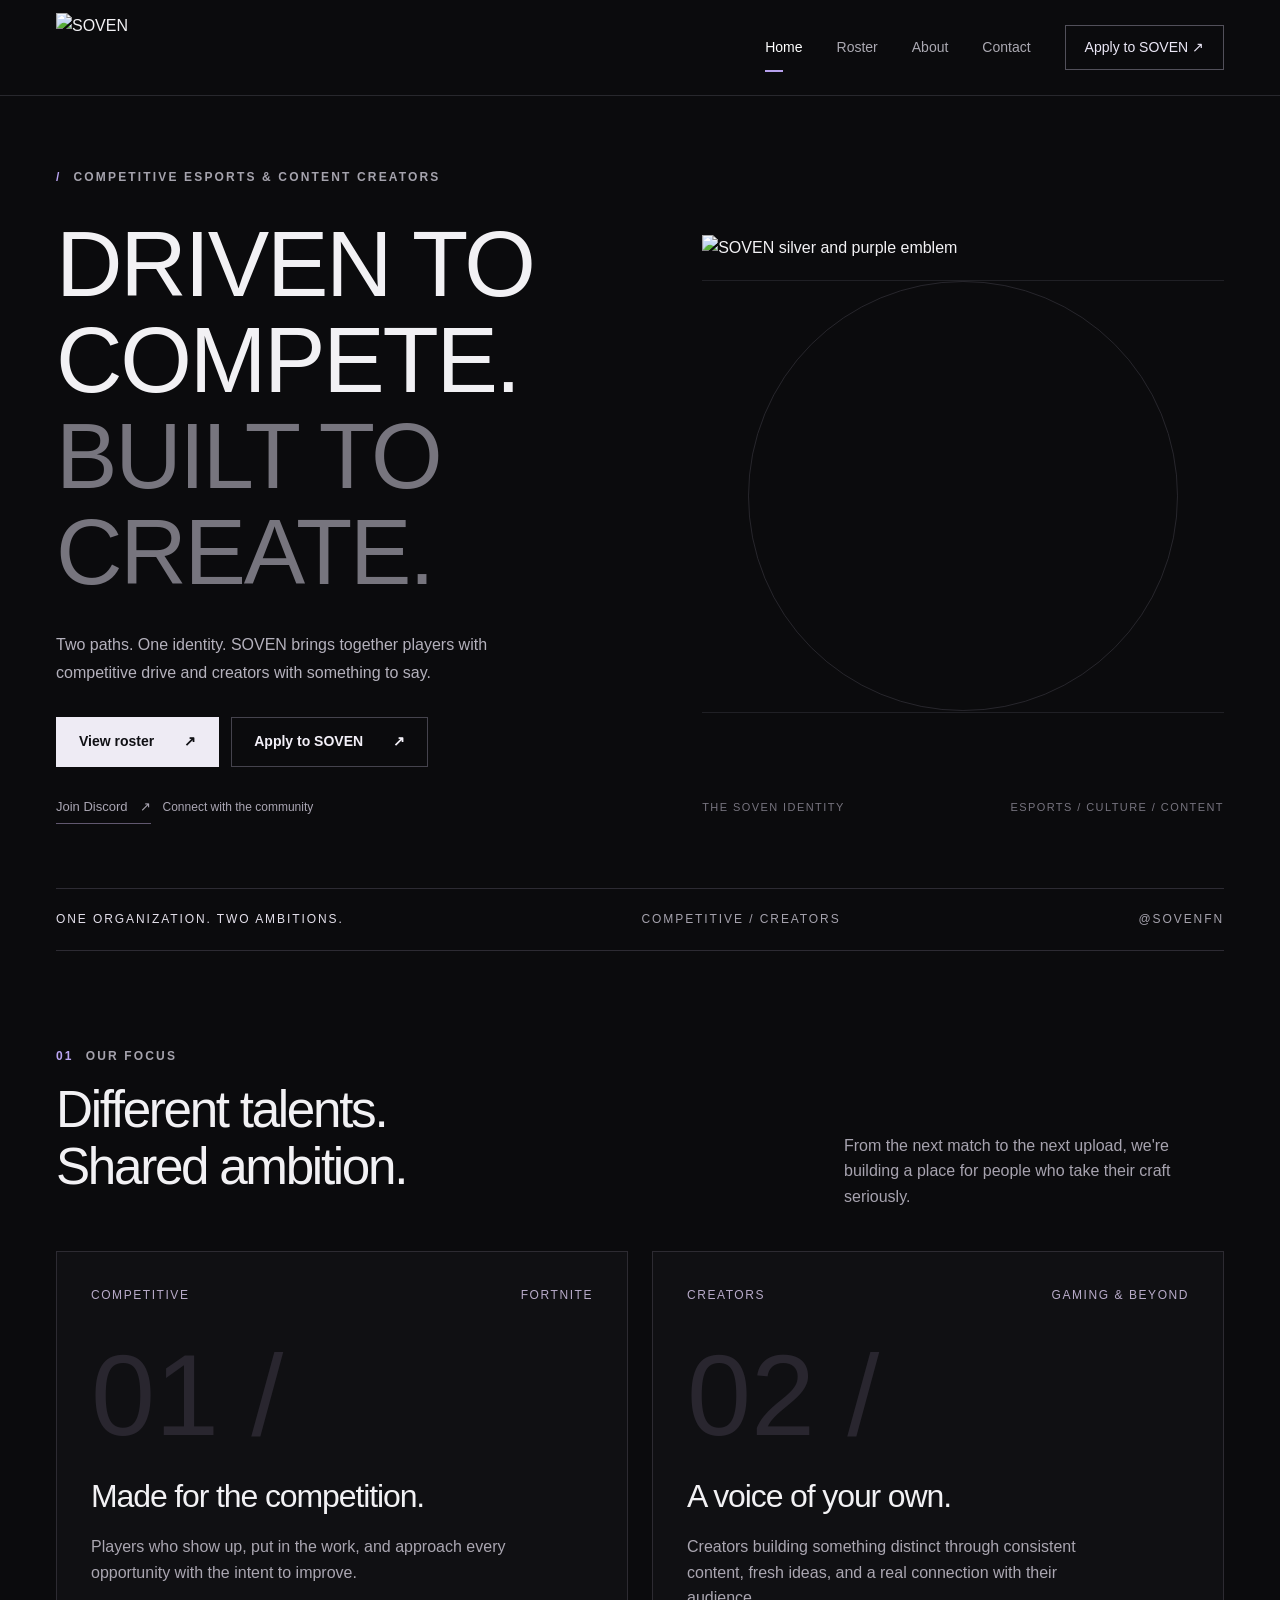
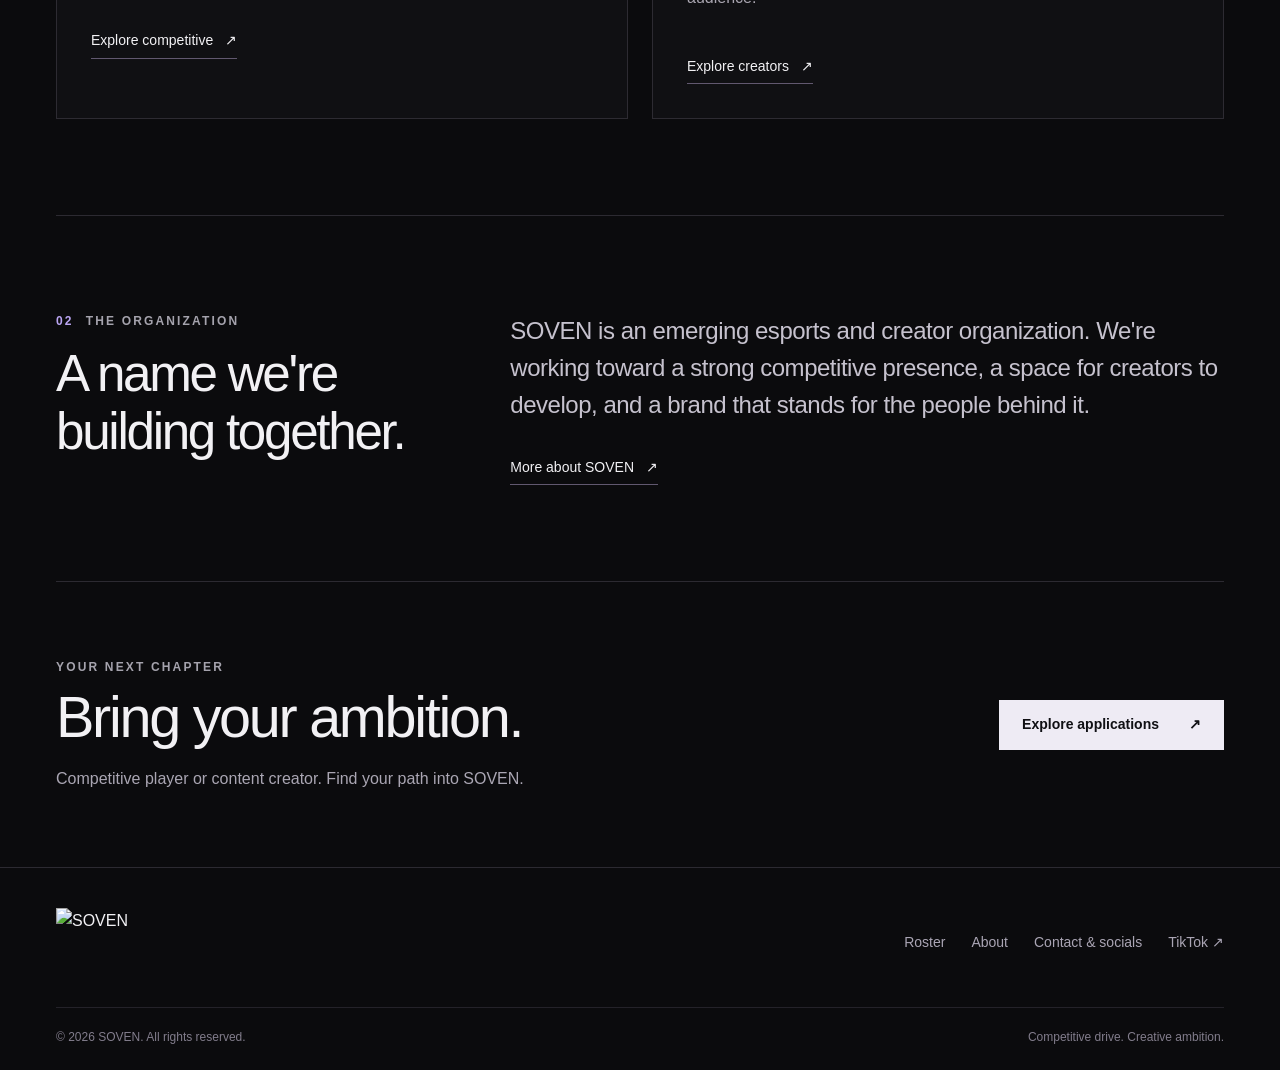
==== index.html @ 4619f9e5 "Add SOVEN website pages and application links" ====
<!doctype html>
<html lang="en">
<head>
<meta charset="utf-8">
<meta name="viewport" content="width=device-width, initial-scale=1">
<meta name="theme-color" content="#0b0b0d">
<title>SOVEN — Esports & Creators</title>
<meta name="description" content="SOVEN brings competitive players and content creators together. Explore the organization, meet the roster, and find your place.">
<meta property="og:title" content="SOVEN — Esports & Creators">
<meta property="og:description" content="Competitive drive. Creative ambition. One identity.">
<meta property="og:type" content="website">
<link rel="icon" href="assets/favicon.png">
<link rel="preload" href="assets/anton.ttf" as="font" type="font/ttf" crossorigin>
<link rel="stylesheet" href="styles.css">
<script src="site-config.js" defer>
</script>
<script src="site.js" defer>
</script>
<noscript>
<style>@media(max-width:700px){.header{height:auto}.header-inner{flex-wrap:wrap;padding-bottom:20px}.nav{position:static;display:flex;flex-wrap:wrap;width:100%;padding:0;border:0}.menu-toggle{display:none}}</style>
</noscript>
</head>
<body>
<a class="skip" href="#main">Skip to content</a>
<header class="header">
<div class="wrap header-inner">
<a class="brand" href="index.html" aria-label="SOVEN home">
<img src="assets/wordmark.webp" width="142" height="70" alt="SOVEN">
</a>
<button class="menu-toggle" aria-expanded="false" aria-controls="navigation">Menu</button>
<nav class="nav" id="navigation" aria-label="Main navigation">
<a href="index.html" aria-current="page">Home</a>
<a href="roster.html">Roster</a>
<a href="about.html">About</a>
<a href="contact.html">Contact</a>
<a class="nav-apply" href="apply.html">Apply to SOVEN <span aria-hidden="true">↗</span>
</a>
</nav>
</div>
</header>
<main id="main">
<section class="wrap hero">
<div class="hero-copy">
<div class="eyebrow">
<span class="slash">/</span>Competitive esports & content creators</div>
<h1>DRIVEN TO<br>COMPETE.<br>
<span class="muted-heading">BUILT TO<br>CREATE.</span>
</h1>
<p>Two paths. One identity. SOVEN brings together players with competitive drive and creators with something to say.</p>
<div class="actions">
<a class="button primary" href="roster.html">View roster <span aria-hidden="true">↗</span>
</a>
<a class="button" href="apply.html">Apply to SOVEN <span aria-hidden="true">↗</span>
</a>
</div>
<div class="hero-community">
<a class="text-link" href="contact.html#discord" data-discord>Join Discord <span aria-hidden="true">↗</span>
</a>
<span>Community invite coming soon</span>
</div>
</div>
<div class="hero-art">
<img src="assets/emblem.webp" width="800" height="800" alt="SOVEN silver and purple emblem" fetchpriority="high">
<div class="art-caption">
<span>THE SOVEN IDENTITY</span>
<span>ESPORTS / CULTURE / CONTENT</span>
</div>
</div>
</section>
<div class="wrap ribbon">
<strong>One organization. Two ambitions.</strong>
<span>Competitive / Creators</span>
<span>@SOVENFN</span>
</div>
<section class="wrap section">
<div class="section-heading">
<div>
<div class="eyebrow">
<span class="slash">01</span>Our focus</div>
<h2>Different talents.<br>Shared ambition.</h2>
</div>
<p>From the next match to the next upload, we're building a place for people who take their craft seriously.</p>
</div>
<div class="divisions">
<article class="division">
<div class="division-top">
<span>Competitive</span>
<span>Fortnite</span>
</div>
<div class="division-number" aria-hidden="true">01 /</div>
<h3>Made for the competition.</h3>
<p>Players who show up, put in the work, and approach every opportunity with the intent to improve.</p>
<a class="text-link" href="roster.html#competitive">Explore competitive <span aria-hidden="true">↗</span>
</a>
</article>
<article class="division">
<div class="division-top">
<span>Creators</span>
<span>Gaming & beyond</span>
</div>
<div class="division-number" aria-hidden="true">02 /</div>
<h3>A voice of your own.</h3>
<p>Creators building something distinct through consistent content, fresh ideas, and a real connection with their audience.</p>
<a class="text-link" href="roster.html#creators">Explore creators <span aria-hidden="true">↗</span>
</a>
</article>
</div>
</section>
<section class="wrap section about-teaser">
<div>
<div class="eyebrow">
<span class="slash">02</span>The organization</div>
<h2>A name we're<br>building together.</h2>
</div>
<div>
<p>SOVEN is an emerging esports and creator organization. We're working toward a strong competitive presence, a space for creators to develop, and a brand that stands for the people behind it.</p>
<a class="text-link" href="about.html">More about SOVEN <span aria-hidden="true">↗</span>
</a>
</div>
</section>
<section class="wrap cta-strip">
<div>
<div class="eyebrow">Your next chapter</div>
<h2>Bring your ambition.</h2>
<p>Competitive player or content creator. Find your path into SOVEN.</p>
</div>
<a class="button primary" href="apply.html">Explore applications <span aria-hidden="true">↗</span>
</a>
</section>
</main>
<footer class="footer">
<div class="wrap">
<div class="footer-top">
<a href="index.html" aria-label="SOVEN home">
<img src="assets/wordmark.webp" width="130" height="67" alt="SOVEN" loading="lazy">
</a>
<div class="footer-links">
<a href="roster.html">Roster</a>
<a href="about.html">About</a>
<a href="contact.html">Contact & socials</a>
<a href="https://www.tiktok.com/@sovenfn" data-tiktok target="_blank" rel="noopener noreferrer">TikTok ↗</a>
</div>
</div>
<div class="footer-bottom">
<span>© 2026 SOVEN. All rights reserved.</span>
<span>Competitive drive. Creative ambition.</span>
</div>
</div>
</footer>
</body>
</html>
---- styles.css ----
@font-face{font-family:SovenDisplay;
src:url('assets/anton.ttf') format('truetype');
font-weight:400;
font-style:normal;
font-display:swap}
*{box-sizing:border-box}
html{scroll-behavior:smooth;
scroll-padding-top:100px}
body{margin:0;
background:#0b0b0d;
color:#f2f1f4;
font-family:Arial,Helvetica,sans-serif;
font-size:16px;
line-height:1.6}
a{color:inherit;
text-decoration:none}
button,input,select,textarea{font:inherit}
button,a,input,textarea,select{-webkit-tap-highlight-color:transparent}
a:focus-visible,button:focus-visible,input:focus-visible,textarea:focus-visible,select:focus-visible{outline:2px solid #bdadf5;
outline-offset:5px}
button{cursor:pointer}
img{max-width:100%;
display:block}
::selection{background:#a28bdc;
color:#0b0b0d}
.wrap{width:min(1440px,calc(100% - 112px));
margin:auto}
.eyebrow{font-size:12px;
letter-spacing:.18em;
text-transform:uppercase;
font-weight:700;
color:#a5a3ad}
.eyebrow .slash{color:#baa5f2;
margin-right:12px}
.header{height:96px;
border-bottom:1px solid #28282d;
position:relative;
z-index:5;
background:#0b0b0d}
.header-inner{height:100%;
display:flex;
align-items:center;
justify-content:space-between;
gap:30px}
.brand img{width:142px;
height:70px;
object-fit:contain}
.nav{display:flex;
align-items:center;
gap:34px}
.nav a{font-size:14px;
color:#aba9b2;
transition:color .2s}
.nav a:hover,.nav a[aria-current=page]{color:#fff}
.nav a[aria-current=page]:not(.nav-apply){position:relative}
.nav a[aria-current=page]:not(.nav-apply):after{content:'';
position:absolute;
bottom:-13px;
left:0;
width:18px;
height:2px;
background:#b7a1ed}
.nav .nav-apply{color:#ece8f7;
border:1px solid #52505a;
padding:10px 19px}
.nav .nav-apply:hover{background:#eeecf4;
color:#101014}
.menu-toggle{display:none;
background:none;
border:1px solid #48464e;
color:white;
padding:8px 15px}
.hero{position:relative;
min-height:660px;
display:grid;
grid-template-columns:1.2fr 1fr;
align-items:center;
gap:20px;
padding-top:72px;
padding-bottom:64px}
.hero-copy{position:relative;
z-index:1}
.hero h1,.page-title,.statement{font-family:SovenDisplay,Impact,'Arial Narrow',Arial,sans-serif;
font-weight:400;
text-transform:uppercase;
letter-spacing:-.025em;
font-size:clamp(64px,7.2vw,104px);
line-height:.97;
margin:30px 0}
.muted-heading{color:#77757e}
.hero p{max-width:440px;
color:#b4b1bc;
margin:25px 0 30px;
line-height:1.75}
.hero-art{position:relative;
align-self:stretch;
display:flex;
align-items:center;
justify-content:center;
min-width:0}
.hero-art:before{content:'';
position:absolute;
width:82%;
aspect-ratio:1;
border:1px solid #27262c;
border-radius:50%}
.hero-art:after{content:'';
position:absolute;
inset:17% 0;
border-top:1px solid #202025;
border-bottom:1px solid #202025;
z-index:-1}
.hero-art img{width:100%;
height:auto;
max-width:550px;
position:relative;
animation:arrive 1s ease both}
.art-caption{position:absolute;
bottom:8px;
left:0;
right:0;
display:flex;
justify-content:space-between;
gap:20px;
font-size:11px;
color:#77747f;
letter-spacing:.13em}
.actions{display:flex;
gap:12px;
align-items:center;
flex-wrap:wrap}
.button{display:inline-flex;
align-items:center;
justify-content:space-between;
gap:30px;
min-height:50px;
padding:12px 22px;
border:1px solid #45434d;
background:transparent;
color:#f3f0f8;
font-size:14px;
font-weight:600;
transition:background .2s,color .2s,transform .2s}
.button:hover{background:#222127;
transform:translateY(-2px)}
.button.primary{background:#eeebf4;
color:#101014;
border-color:#eeebf4}
.button.primary:hover{background:#c6b3f4}
.text-link{display:inline-flex;
gap:12px;
align-items:center;
font-size:14px;
border-bottom:1px solid #61586f;
padding:6px 0}
.hero-community{margin-top:24px;
display:flex;
align-items:center;
gap:12px;
color:#aaa6b3;
font-size:12px}
.hero-community a{font-size:13px}
.ribbon{border-top:1px solid #2d2b33;
border-bottom:1px solid #2d2b33;
display:flex;
justify-content:space-between;
gap:20px;
padding:21px 0;
text-transform:uppercase;
letter-spacing:.16em;
font-size:12px;
color:#a5a2ad}
.ribbon strong{color:#e4e0eb;
font-weight:500}
.section{padding:96px 0;
border-bottom:1px solid #2c2a31}
.section-heading{display:flex;
justify-content:space-between;
align-items:flex-end;
gap:35px;
margin-bottom:42px}
.section-heading h2,.section h2{font-size:clamp(32px,4vw,52px);
font-weight:500;
line-height:1.12;
letter-spacing:-.045em;
margin:14px 0}
.section-heading p{max-width:380px;
margin:0;
color:#a7a3af}
.divisions{display:grid;
grid-template-columns:1fr 1fr;
gap:24px}
.division{padding:34px;
background:#101013;
border:1px solid #2d2b32;
position:relative;
overflow:hidden;
transition:border-color .2s}
.division:hover{border-color:#746580}
.division-top{display:flex;
align-items:center;
justify-content:space-between;
gap:20px;
color:#b8abc9;
font-size:12px;
letter-spacing:.13em;
text-transform:uppercase}
.division-number{font-size:clamp(76px,9vw,130px);
line-height:1;
color:#29262f;
font-family:SovenDisplay,Impact,Arial,sans-serif;
margin:32px 0 18px}
.division h3{font-size:32px;
font-weight:500;
letter-spacing:-.035em;
margin:12px 0}
.division p{color:#aaa6b1;
max-width:420px;
margin:10px 0 28px}
.division .text-link{margin-top:10px}
.about-teaser{display:grid;
grid-template-columns:.7fr 1.3fr;
gap:70px}
.about-teaser p{font-size:24px;
line-height:1.55;
letter-spacing:-.02em;
color:#c6c2ce;
margin:0 0 26px}
.cta-strip{padding:76px 0;
display:flex;
justify-content:space-between;
align-items:center;
gap:36px}
.cta-strip h2{font-size:clamp(34px,4.5vw,62px);
line-height:1.05;
letter-spacing:-.04em;
font-weight:500;
margin:10px 0 18px}
.cta-strip p{color:#aaa6b3;
margin:0}
.footer{border-top:1px solid #2c2a31;
padding:40px 0 22px}
.footer-top{display:flex;
justify-content:space-between;
gap:30px;
align-items:center}
.footer-top img{width:130px}
.footer-links{display:flex;
gap:26px;
font-size:14px;
color:#aaa5b4}
.footer-bottom{border-top:1px solid #242229;
margin-top:32px;
padding-top:20px;
display:flex;
justify-content:space-between;
gap:20px;
font-size:12px;
color:#827d8c}
.skip{position:fixed;
left:15px;
top:-100px;
padding:12px;
background:white;
color:black;
z-index:20}
.skip:focus{top:10px}
.page-intro{padding:82px 0 52px;
border-bottom:1px solid #2b2831}
.page-title{font-size:clamp(60px,8vw,108px);
margin:24px 0}
.lead{max-width:630px;
font-size:18px;
color:#b5afbe}
.tag{display:inline-flex;
border:1px solid #45404e;
padding:6px 10px;
font-size:12px;
color:#b9accb}
.page-tabs{display:flex;
gap:26px;
margin-top:30px}
.page-tabs a{padding:12px 0;
border-bottom:1px solid #9580b6;
font-size:14px}
.empty-roster{padding:50px;
border:1px solid #312c39;
display:flex;
align-items:center;
justify-content:space-between;
gap:30px;
background:#101013}
.empty-roster h3{font-size:26px;
font-weight:500;
margin:0 0 8px}
.empty-roster p{color:#aca5b6;
margin:0;
max-width:480px}
.empty-mark{width:85px;
opacity:.75;
flex-shrink:0}
.roster-grid{display:grid;
grid-template-columns:repeat(3,1fr);
gap:24px}
.profile{border:1px solid #35303c;
background:#111014;
overflow:hidden}
.profile>img,.profile-placeholder{width:100%;
aspect-ratio:4/5;
object-fit:cover;
background:#19161f}
.profile-placeholder{display:grid;
place-items:center;
font-size:80px;
color:#83758d}
.profile-body{padding:24px}
.profile h3{font-size:26px;
margin:0}
.profile p{color:#aaa0b6}
.profile-socials{display:flex;
gap:15px;
flex-wrap:wrap}
.profile-socials a{font-size:14px;
text-decoration:underline}
.intro-grid{display:grid;
grid-template-columns:1fr 1fr;
gap:72px}
.intro-grid h2{margin-top:0}
.intro-grid p{color:#b8afc1;
font-size:18px}
.principles{display:grid;
grid-template-columns:repeat(3,1fr);
gap:34px;
margin-top:50px}
.principles article{border-top:1px solid #51445f;
padding-top:24px}
.principles h3{font-size:22px;
font-weight:500}
.principles p{color:#afa7b8}
.social-list{border-top:1px solid #38303f}
.social-row{padding:30px 0;
border-bottom:1px solid #38303f;
display:grid;
grid-template-columns:1fr 1fr auto;
align-items:center;
gap:28px}
.social-row h2{font-size:28px;
margin:0}
.social-row p{color:#aaa0b6;
margin:0}
.unavailable{font-size:13px;
color:#a99bb9}
.notice{border-left:2px solid #aa93ce;
background:#18141e;
padding:18px 22px;
color:#bdb2c9;
font-size:14px;
margin:26px 0}
.application-layout{display:grid;
grid-template-columns:280px 1fr;
gap:72px;
padding:60px 0 90px}
.application-aside{align-self:start;
position:sticky;
top:30px}
.application-aside h2{font-size:26px;
font-weight:500;
line-height:1.2}
.application-aside p{color:#afa3bc;
font-size:14px}
.path-switch{display:flex;
border-bottom:1px solid #48404f;
gap:25px;
margin-bottom:32px}
.path-switch a{padding:15px 0;
font-size:16px;
color:#9f92af}
.path-switch a[aria-current=page]{border-bottom:2px solid #c0a3e5;
color:#fff}
.application-form fieldset{border:0;
border-bottom:1px solid #322a3b;
margin:0 0 32px;
padding:0 0 32px;
min-width:0}
.application-form legend{font-size:22px;
letter-spacing:-.02em;
margin-bottom:24px}
.fields{display:grid;
grid-template-columns:1fr 1fr;
gap:24px}
.field{display:flex;
flex-direction:column;
gap:8px;
min-width:0}
.field.full{grid-column:1/-1}
.field label{font-size:14px;
color:#e0d8e9}
.field input,.field textarea,.field select{width:100%;
background:#121016;
color:#f0eaf6;
border:1px solid #494050;
border-radius:0;
padding:12px 14px;
min-height:48px}
.field textarea{min-height:126px;
resize:vertical}
.field small{font-size:12px;
color:#a79ab5}
.form-actions{display:flex;
flex-wrap:wrap;
gap:14px}
.form-status{color:#c3afd9;
font-size:14px;
margin-top:18px}
.button:disabled{cursor:not-allowed;
opacity:.45;
transform:none}
.required-note{color:#a99cb7;
font-size:13px;
margin:0 0 25px}
.back-link{font-size:14px;
color:#baafc7}
.body-copy{max-width:720px}
.body-copy p{color:#b9afc5}
.not-found{text-align:center;
padding:100px 24px}
.not-found h1{font-size:70px}
@keyframes arrive{from{opacity:0;
transform:translateY(14px)}
to{opacity:1;
transform:none}
}
@media(min-width:1600px){.hero{min-height:760px}
}
@media(max-width:1000px){.wrap{width:calc(100% - 64px)}
.nav{gap:22px}
.hero{min-height:580px}
.hero h1{font-size:clamp(64px,8.6vw,100px)}
.hero-art img{width:115%;
max-width:none}
.application-layout{grid-template-columns:220px 1fr;
gap:35px}
.about-teaser{gap:35px}
.roster-grid{grid-template-columns:repeat(2,1fr)}
}
@media(max-width:700px){.wrap{width:calc(100% - 40px)}
.header{height:80px}
.brand img{width:112px;
height:64px}
.menu-toggle{display:block}
.nav{display:none;
position:absolute;
top:79px;
left:0;
right:0;
background:#101013;
border-bottom:1px solid #49404f;
padding:24px 20px;
align-items:stretch}
.nav.open{display:flex;
flex-direction:column;
gap:18px}
.nav a{padding:7px 0}
.nav a[aria-current=page]:after{display:none}
.nav .nav-apply{padding:12px}
.hero{grid-template-columns:1fr;
padding:46px 0 35px;
gap:10px}
.hero h1{font-size:clamp(64px,15vw,100px);
margin:25px 0}
.hero p{font-size:16px;
margin-top:22px}
.hero-art{height:310px;
max-width:350px;
width:100%;
margin:10px auto 0}
.hero-art img{width:90%;
height:290px;
object-fit:contain}
.hero-art:before{width:75%}
.art-caption{bottom:0;
font-size:10px}
.ribbon{font-size:10px;
letter-spacing:.1em;
gap:12px}
.ribbon span:last-child{display:none}
.section{padding:62px 0}
.section-heading{display:block;
margin-bottom:28px}
.section-heading p{margin-top:20px}
.divisions,.about-teaser,.intro-grid,.principles{grid-template-columns:1fr;
gap:24px}
.division{padding:26px}
.division-number{margin:28px 0 20px;
font-size:88px}
.about-teaser p{font-size:21px}
.cta-strip{align-items:flex-start;
flex-direction:column;
padding:55px 0}
.footer-top,.footer-bottom{align-items:flex-start;
flex-direction:column;
gap:20px}
.footer-links{flex-wrap:wrap;
gap:20px}
.page-intro{padding:48px 0 36px}
.page-title{font-size:clamp(36px,9vw,60px)}
.lead{font-size:17px}
.empty-roster{padding:27px;
flex-wrap:wrap}
.empty-mark{width:60px}
.roster-grid{grid-template-columns:1fr}
.application-layout{grid-template-columns:1fr;
gap:25px;
padding-top:35px}
.application-aside{position:static}
.fields{grid-template-columns:1fr;
gap:22px}
.field.full{grid-column:auto}
.path-switch{gap:20px}
.path-switch a{font-size:14px}
.social-row{grid-template-columns:1fr auto;
gap:12px}
.social-row p{grid-column:1/-1;
grid-row:2}
.social-row .button{padding:10px 15px;
gap:12px}
.social-row h2{font-size:24px}
.principles{margin-top:30px}
.intro-grid{gap:20px}
}
@media(prefers-reduced-motion:reduce){html{scroll-behavior:auto}
*,*:before,*:after{animation:none!important;
transition:none!important}
}

[hidden]{display:none!important}
.profile-body,.social-row p{overflow-wrap:anywhere}
#google-form-link{margin-bottom:32px}
.page-title{overflow-wrap:normal}
.application-layout>div{min-width:0}



.hero-art img{object-fit:contain}
.empty-mark{height:auto}
.footer-top img{height:auto}
.hero-community{flex-wrap:wrap}
.not-found h1{font-size:clamp(36px,8vw,70px)}
.profile>img{height:auto}
.hero h1{line-height:1.04}
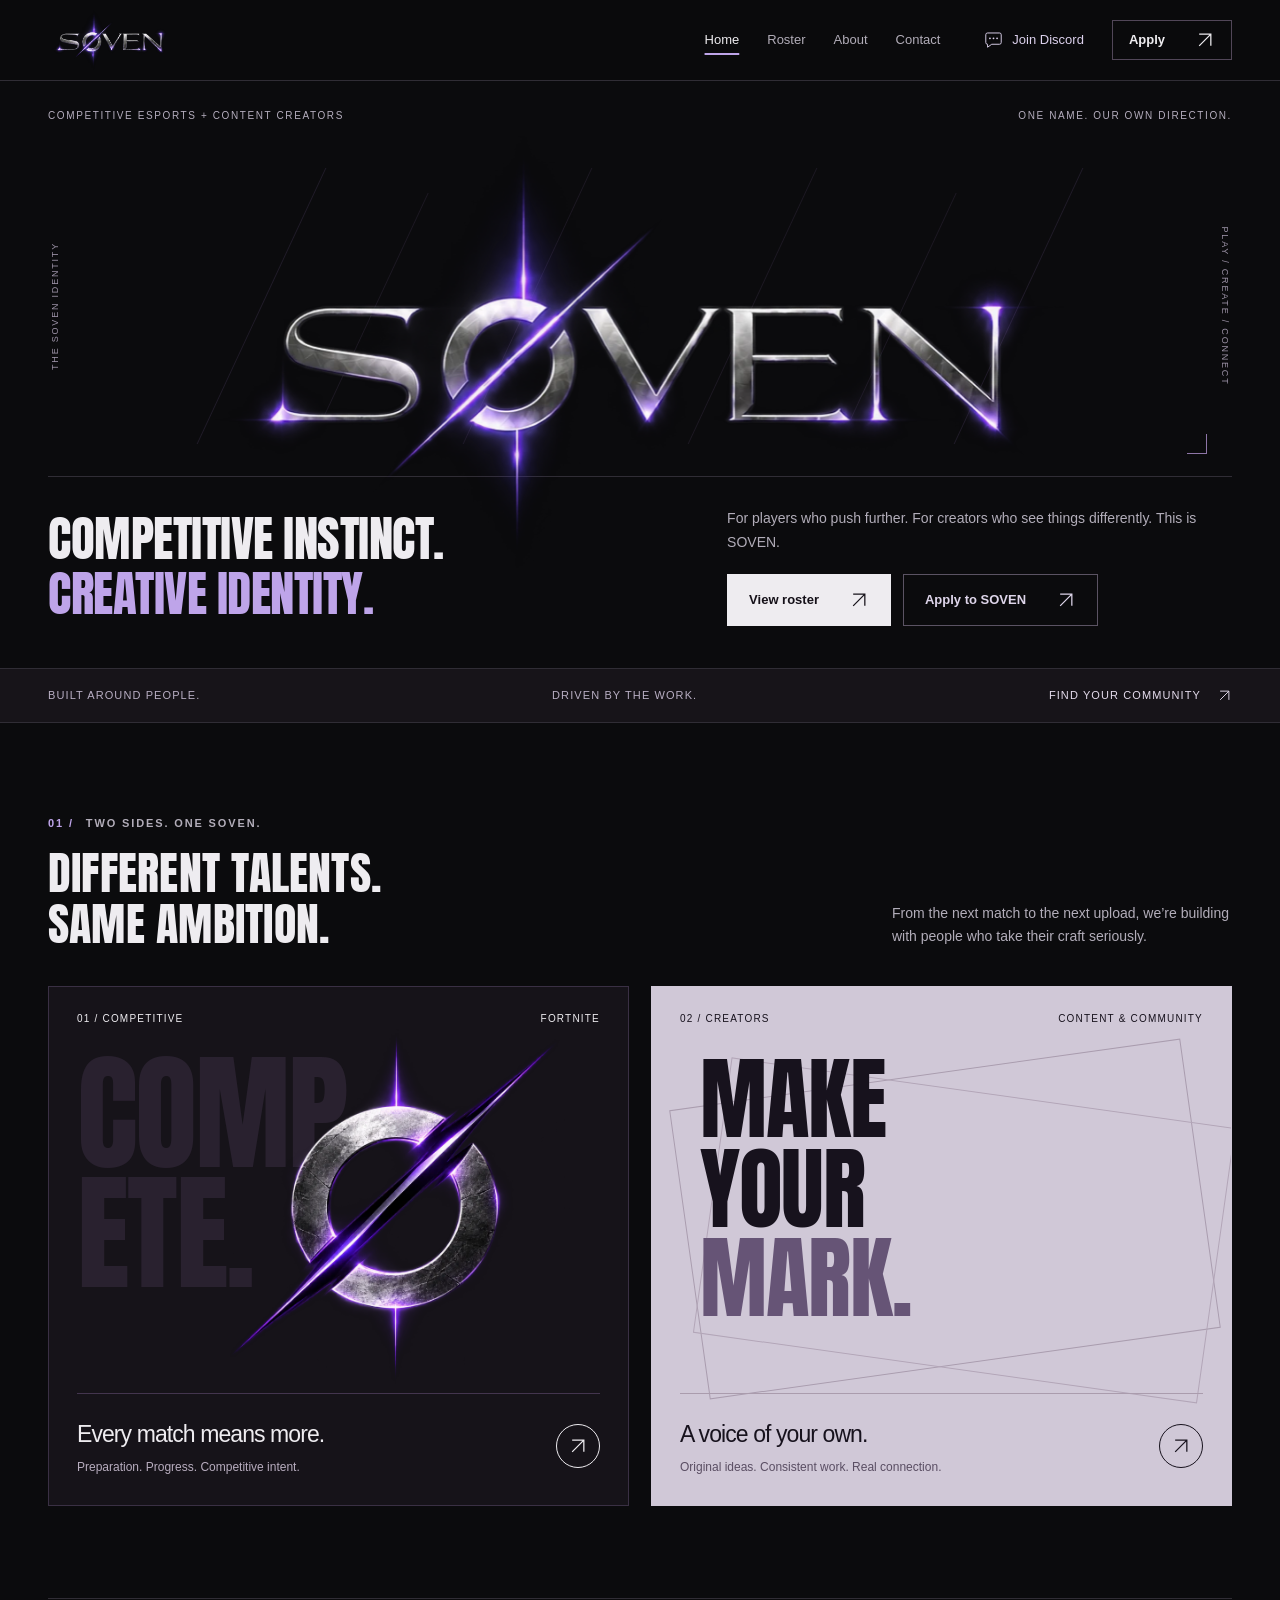
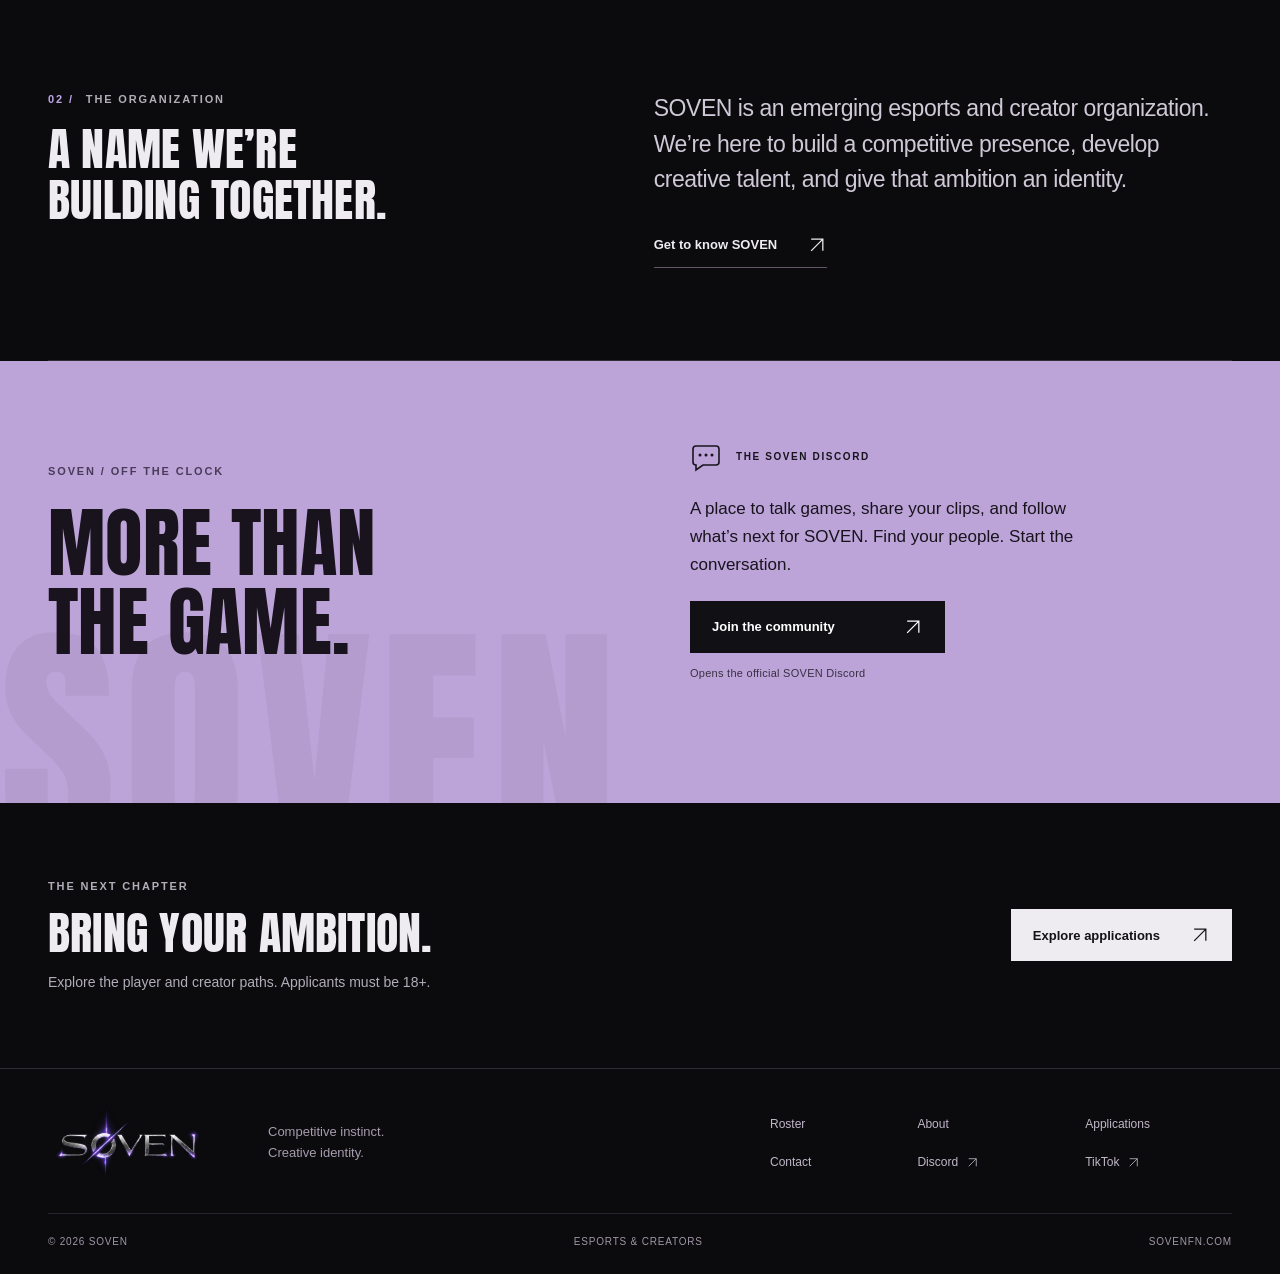
==== commit fd615aac: "Redesign SOVEN website and Discord experience Refresh all pages with SOVEN branding, stronger editor" ====
--- a/index.html
+++ b/index.html
@@ -1,151 +1,17 @@
-<!doctype html>
-<html lang="en">
-<head>
-<meta charset="utf-8">
-<meta name="viewport" content="width=device-width, initial-scale=1">
-<meta name="theme-color" content="#0b0b0d">
-<title>SOVEN — Esports & Creators</title>
-<meta name="description" content="SOVEN brings competitive players and content creators together. Explore the organization, meet the roster, and find your place.">
-<meta property="og:title" content="SOVEN — Esports & Creators">
-<meta property="og:description" content="Competitive drive. Creative ambition. One identity.">
-<meta property="og:type" content="website">
-<link rel="icon" href="assets/favicon.png">
-<link rel="preload" href="assets/anton.ttf" as="font" type="font/ttf" crossorigin>
-<link rel="stylesheet" href="styles.css">
-<script src="site-config.js" defer>
-</script>
-<script src="site.js" defer>
-</script>
-<noscript>
-<style>@media(max-width:700px){.header{height:auto}.header-inner{flex-wrap:wrap;padding-bottom:20px}.nav{position:static;display:flex;flex-wrap:wrap;width:100%;padding:0;border:0}.menu-toggle{display:none}}</style>
-</noscript>
-</head>
-<body>
-<a class="skip" href="#main">Skip to content</a>
-<header class="header">
-<div class="wrap header-inner">
-<a class="brand" href="index.html" aria-label="SOVEN home">
-<img src="assets/wordmark.webp" width="142" height="70" alt="SOVEN">
-</a>
-<button class="menu-toggle" aria-expanded="false" aria-controls="navigation">Menu</button>
-<nav class="nav" id="navigation" aria-label="Main navigation">
-<a href="index.html" aria-current="page">Home</a>
-<a href="roster.html">Roster</a>
-<a href="about.html">About</a>
-<a href="contact.html">Contact</a>
-<a class="nav-apply" href="apply.html">Apply to SOVEN <span aria-hidden="true">↗</span>
-</a>
-</nav>
-</div>
-</header>
-<main id="main">
-<section class="wrap hero">
-<div class="hero-copy">
-<div class="eyebrow">
-<span class="slash">/</span>Competitive esports & content creators</div>
-<h1>DRIVEN TO<br>COMPETE.<br>
-<span class="muted-heading">BUILT TO<br>CREATE.</span>
-</h1>
-<p>Two paths. One identity. SOVEN brings together players with competitive drive and creators with something to say.</p>
-<div class="actions">
-<a class="button primary" href="roster.html">View roster <span aria-hidden="true">↗</span>
-</a>
-<a class="button" href="apply.html">Apply to SOVEN <span aria-hidden="true">↗</span>
-</a>
-</div>
-<div class="hero-community">
-<a class="text-link" href="contact.html#discord" data-discord>Join Discord <span aria-hidden="true">↗</span>
-</a>
-<span>Community invite coming soon</span>
-</div>
-</div>
-<div class="hero-art">
-<img src="assets/emblem.webp" width="800" height="800" alt="SOVEN silver and purple emblem" fetchpriority="high">
-<div class="art-caption">
-<span>THE SOVEN IDENTITY</span>
-<span>ESPORTS / CULTURE / CONTENT</span>
-</div>
-</div>
-</section>
-<div class="wrap ribbon">
-<strong>One organization. Two ambitions.</strong>
-<span>Competitive / Creators</span>
-<span>@SOVENFN</span>
-</div>
-<section class="wrap section">
-<div class="section-heading">
-<div>
-<div class="eyebrow">
-<span class="slash">01</span>Our focus</div>
-<h2>Different talents.<br>Shared ambition.</h2>
-</div>
-<p>From the next match to the next upload, we're building a place for people who take their craft seriously.</p>
-</div>
-<div class="divisions">
-<article class="division">
-<div class="division-top">
-<span>Competitive</span>
-<span>Fortnite</span>
-</div>
-<div class="division-number" aria-hidden="true">01 /</div>
-<h3>Made for the competition.</h3>
-<p>Players who show up, put in the work, and approach every opportunity with the intent to improve.</p>
-<a class="text-link" href="roster.html#competitive">Explore competitive <span aria-hidden="true">↗</span>
-</a>
-</article>
-<article class="division">
-<div class="division-top">
-<span>Creators</span>
-<span>Gaming & beyond</span>
-</div>
-<div class="division-number" aria-hidden="true">02 /</div>
-<h3>A voice of your own.</h3>
-<p>Creators building something distinct through consistent content, fresh ideas, and a real connection with their audience.</p>
-<a class="text-link" href="roster.html#creators">Explore creators <span aria-hidden="true">↗</span>
-</a>
-</article>
-</div>
-</section>
-<section class="wrap section about-teaser">
-<div>
-<div class="eyebrow">
-<span class="slash">02</span>The organization</div>
-<h2>A name we're<br>building together.</h2>
-</div>
-<div>
-<p>SOVEN is an emerging esports and creator organization. We're working toward a strong competitive presence, a space for creators to develop, and a brand that stands for the people behind it.</p>
-<a class="text-link" href="about.html">More about SOVEN <span aria-hidden="true">↗</span>
-</a>
-</div>
-</section>
-<section class="wrap cta-strip">
-<div>
-<div class="eyebrow">Your next chapter</div>
-<h2>Bring your ambition.</h2>
-<p>Competitive player or content creator. Find your path into SOVEN.</p>
-</div>
-<a class="button primary" href="apply.html">Explore applications <span aria-hidden="true">↗</span>
-</a>
-</section>
-</main>
-<footer class="footer">
-<div class="wrap">
-<div class="footer-top">
-<a href="index.html" aria-label="SOVEN home">
-<img src="assets/wordmark.webp" width="130" height="67" alt="SOVEN" loading="lazy">
-</a>
-<div class="footer-links">
-<a href="roster.html">Roster</a>
-<a href="about.html">About</a>
-<a href="contact.html">Contact & socials</a>
-<a href="https://www.tiktok.com/@sovenfn" data-tiktok target="_blank" rel="noopener noreferrer">TikTok ↗</a>
-</div>
-</div>
-<div class="footer-bottom">
-<span>© 2026 SOVEN. All rights reserved.</span>
-<span>Competitive drive. Creative ambition.</span>
-</div>
-</div>
-</footer>
-</body>
-</html>
+<!doctype html><html lang="en"><head><meta charset="utf-8"><meta name="viewport" content="width=device-width, initial-scale=1"><meta name="theme-color" content="#0b0b0d"><title>SOVEN — Esports & Creators</title><meta name="description" content="Competitive instinct. Creative identity. Meet SOVEN, explore our players and creators, and join the community."><meta property="og:title" content="SOVEN — Esports & Creators"><meta property="og:description" content="Competitive instinct. Creative identity. Meet SOVEN, explore our players and creators, and join the community."><meta property="og:type" content="website"><meta property="og:url" content="https://sovenfn.com/"><meta property="og:image" content="https://sovenfn.com/assets/social-card.png"><meta property="og:image:alt" content="SOVEN — competitive esports and content creators"><meta name="twitter:card" content="summary_large_image"><link rel="canonical" href="https://sovenfn.com/"><link rel="icon" href="assets/favicon.png"><link rel="preload" href="assets/anton.ttf" as="font" type="font/ttf" crossorigin><link rel="stylesheet" href="styles.css?v=soven-20260913"><script src="site-config.js?v=soven-20260913" defer></script><script src="site.js?v=soven-20260913" defer></script><noscript><style>@media(max-width:800px){.header{position:relative}.header-inner{flex-wrap:wrap;padding-bottom:18px}.nav{position:static;display:flex;flex-wrap:wrap;width:100%;padding:0;border:0}.menu-toggle{display:none}}</style></noscript></head><body class="home"><a class="skip" href="#main">Skip to content</a>
+<header class="header"><div class="wrap header-inner">
+<a class="brand" href="index.html" aria-label="SOVEN home"><img src="assets/wordmark.webp" width="142" height="70" alt="SOVEN"></a>
+<button class="menu-toggle" aria-expanded="false" aria-controls="navigation"><span class="menu-label">Menu</span><span class="menu-lines" aria-hidden="true"></span></button>
+<nav class="nav" id="navigation" aria-label="Main navigation"><a href="index.html" aria-current="page">Home</a><a href="roster.html">Roster</a><a href="about.html">About</a><a href="contact.html">Contact</a>
+<a class="nav-discord" href="discord.html"><svg class="icon chat-icon" viewBox="0 0 32 32" fill="none" stroke="currentColor" stroke-width="1.6" aria-hidden="true" focusable="false"><path d="M6 5h20a3 3 0 0 1 3 3v13a3 3 0 0 1-3 3H13l-7 5v-5a3 3 0 0 1-3-3V8a3 3 0 0 1 3-3Z"/><path d="M10 14h.01M16 14h.01M22 14h.01" stroke-width="3" stroke-linecap="round"/></svg><span>Join Discord</span></a>
+<a class="button nav-apply" href="apply.html" ><span>Apply</span><svg class="icon arrow" viewBox="0 0 24 24" fill="none" stroke="currentColor" stroke-width="1.5" aria-hidden="true" focusable="false"><path d="M5 19 19 5M5 5h14v14"/></svg></a></nav></div></header><main id="main">
+<section class="home-hero"><div class="wrap"><div class="hero-topline"><span>COMPETITIVE ESPORTS + CONTENT CREATORS</span><span>ONE NAME. OUR OWN DIRECTION.</span></div>
+<div class="brand-stage"><span class="stage-side">THE SOVEN IDENTITY</span><div class="stage-lines" aria-hidden="true"></div><img class="hero-wordmark" src="assets/wordmark.webp" width="1000" height="510" alt="SOVEN" fetchpriority="high"><span class="stage-side right">PLAY / CREATE / CONNECT</span><span class="stage-corner" aria-hidden="true"></span></div>
+<div class="hero-bottom"><h1>COMPETITIVE INSTINCT.<br><span>CREATIVE IDENTITY.</span></h1><div class="hero-description"><p>For players who push further.<br> For creators who see things differently.<br> This is SOVEN.</p><div class="actions"><a class="button primary" href="roster.html" ><span>View roster</span><svg class="icon arrow" viewBox="0 0 24 24" fill="none" stroke="currentColor" stroke-width="1.5" aria-hidden="true" focusable="false"><path d="M5 19 19 5M5 5h14v14"/></svg></a><a class="button secondary" href="apply.html" ><span>Apply to SOVEN</span><svg class="icon arrow" viewBox="0 0 24 24" fill="none" stroke="currentColor" stroke-width="1.5" aria-hidden="true" focusable="false"><path d="M5 19 19 5M5 5h14v14"/></svg></a></div></div></div></div></section>
+<div class="identity-strip"><div class="wrap"><span>Built around people.</span><span>Driven by the work.</span><a href="discord.html">Find your community <svg class="icon arrow" viewBox="0 0 24 24" fill="none" stroke="currentColor" stroke-width="1.5" aria-hidden="true" focusable="false"><path d="M5 19 19 5M5 5h14v14"/></svg></a></div></div>
+<section class="wrap section focus-section"><div class="section-heading"><div><div class="eyebrow"><span class="section-index">01 /</span>Two sides. One SOVEN.</div><h2>DIFFERENT TALENTS.<br>SAME AMBITION.</h2></div><p>From the next match to the next upload, we’re building with people who take their craft seriously.</p></div>
+<div class="division-panels"><a class="division-panel competitive-panel" href="roster.html#competitive"><div class="panel-top"><span>01 / COMPETITIVE</span><span>FORTNITE</span></div><div class="panel-art" aria-hidden="true"><span class="panel-type">COMP<br>ETE.</span><img src="assets/emblem.webp" width="400" height="400" alt="" loading="lazy"></div><div class="panel-bottom"><div><h3>Every match means more.</h3><p>Preparation. Progress. Competitive intent.</p></div><span class="round-arrow"><svg class="icon arrow" viewBox="0 0 24 24" fill="none" stroke="currentColor" stroke-width="1.5" aria-hidden="true" focusable="false"><path d="M5 19 19 5M5 5h14v14"/></svg></span></div></a>
+<a class="division-panel creator-panel" href="roster.html#creators"><div class="panel-top"><span>02 / CREATORS</span><span>CONTENT &amp; COMMUNITY</span></div><div class="creator-art" aria-hidden="true"><span>MAKE<br>YOUR<br><i>MARK.</i></span><div class="crop-frame"></div></div><div class="panel-bottom"><div><h3>A voice of your own.</h3><p>Original ideas. Consistent work. Real connection.</p></div><span class="round-arrow"><svg class="icon arrow" viewBox="0 0 24 24" fill="none" stroke="currentColor" stroke-width="1.5" aria-hidden="true" focusable="false"><path d="M5 19 19 5M5 5h14v14"/></svg></span></div></a></div></section>
+<section class="wrap section about-teaser"><div><div class="eyebrow"><span class="section-index">02 /</span>The organization</div><h2>A NAME WE’RE<br>BUILDING TOGETHER.</h2></div><div><p>SOVEN is an emerging esports and creator organization. We’re here to build a competitive presence, develop creative talent, and give that ambition an identity.</p><a class="button text-button" href="about.html" ><span>Get to know SOVEN</span><svg class="icon arrow" viewBox="0 0 24 24" fill="none" stroke="currentColor" stroke-width="1.5" aria-hidden="true" focusable="false"><path d="M5 19 19 5M5 5h14v14"/></svg></a></div></section>
+<section class="community-section " aria-labelledby="community-title"><div class="wrap community-grid"><div class="community-heading"><div class="eyebrow">SOVEN / Off the clock</div><h2 id="community-title">MORE THAN<br>THE GAME.</h2></div><div class="community-copy"><div class="community-symbol"><svg class="icon chat-icon" viewBox="0 0 32 32" fill="none" stroke="currentColor" stroke-width="1.6" aria-hidden="true" focusable="false"><path d="M6 5h20a3 3 0 0 1 3 3v13a3 3 0 0 1-3 3H13l-7 5v-5a3 3 0 0 1-3-3V8a3 3 0 0 1 3-3Z"/><path d="M10 14h.01M16 14h.01M22 14h.01" stroke-width="3" stroke-linecap="round"/></svg><span>THE SOVEN DISCORD</span></div><p>A place to talk games, share your clips, and follow what’s next for SOVEN. Find your people. Start the conversation.</p><a class="button ink" href="https://discord.gg/PHqZQjW3sS" data-discord target="_blank" rel="noopener noreferrer"><span>Join the community</span><svg class="icon arrow" viewBox="0 0 24 24" fill="none" stroke="currentColor" stroke-width="1.5" aria-hidden="true" focusable="false"><path d="M5 19 19 5M5 5h14v14"/></svg></a><span class="link-note">Opens the official SOVEN Discord</span></div></div><div class="community-word" aria-hidden="true">SOVEN</div></section>
+<section class="wrap cta-strip"><div><div class="eyebrow">The next chapter</div><h2>BRING YOUR AMBITION.</h2><p>Explore the player and creator paths. Applicants must be 18+.</p></div><a class="button primary" href="apply.html" ><span>Explore applications</span><svg class="icon arrow" viewBox="0 0 24 24" fill="none" stroke="currentColor" stroke-width="1.5" aria-hidden="true" focusable="false"><path d="M5 19 19 5M5 5h14v14"/></svg></a></section></main><footer class="footer"><div class="wrap"><div class="footer-top"><a class="footer-brand" href="index.html" aria-label="SOVEN home"><img src="assets/wordmark.webp" width="160" height="80" alt="SOVEN" loading="lazy"></a><p>Competitive instinct.<br>Creative identity.</p><div class="footer-links"><a href="roster.html">Roster</a><a href="about.html">About</a><a href="apply.html">Applications</a><a href="contact.html">Contact</a><a href="discord.html">Discord <svg class="icon arrow" viewBox="0 0 24 24" fill="none" stroke="currentColor" stroke-width="1.5" aria-hidden="true" focusable="false"><path d="M5 19 19 5M5 5h14v14"/></svg></a><a href="https://www.tiktok.com/@sovenfn" target="_blank" rel="noopener noreferrer">TikTok <svg class="icon arrow" viewBox="0 0 24 24" fill="none" stroke="currentColor" stroke-width="1.5" aria-hidden="true" focusable="false"><path d="M5 19 19 5M5 5h14v14"/></svg></a></div></div><div class="footer-bottom"><span>© 2026 SOVEN</span><span>Esports &amp; creators</span><a href="index.html">SOVENFN.COM</a></div></div></footer></body></html>
--- a/styles.css
+++ b/styles.css
@@ -1,551 +1,25 @@
-@font-face{font-family:SovenDisplay;
-src:url('assets/anton.ttf') format('truetype');
-font-weight:400;
-font-style:normal;
-font-display:swap}
-*{box-sizing:border-box}
-html{scroll-behavior:smooth;
-scroll-padding-top:100px}
-body{margin:0;
-background:#0b0b0d;
-color:#f2f1f4;
-font-family:Arial,Helvetica,sans-serif;
-font-size:16px;
-line-height:1.6}
-a{color:inherit;
-text-decoration:none}
-button,input,select,textarea{font:inherit}
-button,a,input,textarea,select{-webkit-tap-highlight-color:transparent}
-a:focus-visible,button:focus-visible,input:focus-visible,textarea:focus-visible,select:focus-visible{outline:2px solid #bdadf5;
-outline-offset:5px}
-button{cursor:pointer}
-img{max-width:100%;
-display:block}
-::selection{background:#a28bdc;
-color:#0b0b0d}
-.wrap{width:min(1440px,calc(100% - 112px));
-margin:auto}
-.eyebrow{font-size:12px;
-letter-spacing:.18em;
-text-transform:uppercase;
-font-weight:700;
-color:#a5a3ad}
-.eyebrow .slash{color:#baa5f2;
-margin-right:12px}
-.header{height:96px;
-border-bottom:1px solid #28282d;
-position:relative;
-z-index:5;
-background:#0b0b0d}
-.header-inner{height:100%;
-display:flex;
-align-items:center;
-justify-content:space-between;
-gap:30px}
-.brand img{width:142px;
-height:70px;
-object-fit:contain}
-.nav{display:flex;
-align-items:center;
-gap:34px}
-.nav a{font-size:14px;
-color:#aba9b2;
-transition:color .2s}
-.nav a:hover,.nav a[aria-current=page]{color:#fff}
-.nav a[aria-current=page]:not(.nav-apply){position:relative}
-.nav a[aria-current=page]:not(.nav-apply):after{content:'';
-position:absolute;
-bottom:-13px;
-left:0;
-width:18px;
-height:2px;
-background:#b7a1ed}
-.nav .nav-apply{color:#ece8f7;
-border:1px solid #52505a;
-padding:10px 19px}
-.nav .nav-apply:hover{background:#eeecf4;
-color:#101014}
-.menu-toggle{display:none;
-background:none;
-border:1px solid #48464e;
-color:white;
-padding:8px 15px}
-.hero{position:relative;
-min-height:660px;
-display:grid;
-grid-template-columns:1.2fr 1fr;
-align-items:center;
-gap:20px;
-padding-top:72px;
-padding-bottom:64px}
-.hero-copy{position:relative;
-z-index:1}
-.hero h1,.page-title,.statement{font-family:SovenDisplay,Impact,'Arial Narrow',Arial,sans-serif;
-font-weight:400;
-text-transform:uppercase;
-letter-spacing:-.025em;
-font-size:clamp(64px,7.2vw,104px);
-line-height:.97;
-margin:30px 0}
-.muted-heading{color:#77757e}
-.hero p{max-width:440px;
-color:#b4b1bc;
-margin:25px 0 30px;
-line-height:1.75}
-.hero-art{position:relative;
-align-self:stretch;
-display:flex;
-align-items:center;
-justify-content:center;
-min-width:0}
-.hero-art:before{content:'';
-position:absolute;
-width:82%;
-aspect-ratio:1;
-border:1px solid #27262c;
-border-radius:50%}
-.hero-art:after{content:'';
-position:absolute;
-inset:17% 0;
-border-top:1px solid #202025;
-border-bottom:1px solid #202025;
-z-index:-1}
-.hero-art img{width:100%;
-height:auto;
-max-width:550px;
-position:relative;
-animation:arrive 1s ease both}
-.art-caption{position:absolute;
-bottom:8px;
-left:0;
-right:0;
-display:flex;
-justify-content:space-between;
-gap:20px;
-font-size:11px;
-color:#77747f;
-letter-spacing:.13em}
-.actions{display:flex;
-gap:12px;
-align-items:center;
-flex-wrap:wrap}
-.button{display:inline-flex;
-align-items:center;
-justify-content:space-between;
-gap:30px;
-min-height:50px;
-padding:12px 22px;
-border:1px solid #45434d;
-background:transparent;
-color:#f3f0f8;
-font-size:14px;
-font-weight:600;
-transition:background .2s,color .2s,transform .2s}
-.button:hover{background:#222127;
-transform:translateY(-2px)}
-.button.primary{background:#eeebf4;
-color:#101014;
-border-color:#eeebf4}
-.button.primary:hover{background:#c6b3f4}
-.text-link{display:inline-flex;
-gap:12px;
-align-items:center;
-font-size:14px;
-border-bottom:1px solid #61586f;
-padding:6px 0}
-.hero-community{margin-top:24px;
-display:flex;
-align-items:center;
-gap:12px;
-color:#aaa6b3;
-font-size:12px}
-.hero-community a{font-size:13px}
-.ribbon{border-top:1px solid #2d2b33;
-border-bottom:1px solid #2d2b33;
-display:flex;
-justify-content:space-between;
-gap:20px;
-padding:21px 0;
-text-transform:uppercase;
-letter-spacing:.16em;
-font-size:12px;
-color:#a5a2ad}
-.ribbon strong{color:#e4e0eb;
-font-weight:500}
-.section{padding:96px 0;
-border-bottom:1px solid #2c2a31}
-.section-heading{display:flex;
-justify-content:space-between;
-align-items:flex-end;
-gap:35px;
-margin-bottom:42px}
-.section-heading h2,.section h2{font-size:clamp(32px,4vw,52px);
-font-weight:500;
-line-height:1.12;
-letter-spacing:-.045em;
-margin:14px 0}
-.section-heading p{max-width:380px;
-margin:0;
-color:#a7a3af}
-.divisions{display:grid;
-grid-template-columns:1fr 1fr;
-gap:24px}
-.division{padding:34px;
-background:#101013;
-border:1px solid #2d2b32;
-position:relative;
-overflow:hidden;
-transition:border-color .2s}
-.division:hover{border-color:#746580}
-.division-top{display:flex;
-align-items:center;
-justify-content:space-between;
-gap:20px;
-color:#b8abc9;
-font-size:12px;
-letter-spacing:.13em;
-text-transform:uppercase}
-.division-number{font-size:clamp(76px,9vw,130px);
-line-height:1;
-color:#29262f;
-font-family:SovenDisplay,Impact,Arial,sans-serif;
-margin:32px 0 18px}
-.division h3{font-size:32px;
-font-weight:500;
-letter-spacing:-.035em;
-margin:12px 0}
-.division p{color:#aaa6b1;
-max-width:420px;
-margin:10px 0 28px}
-.division .text-link{margin-top:10px}
-.about-teaser{display:grid;
-grid-template-columns:.7fr 1.3fr;
-gap:70px}
-.about-teaser p{font-size:24px;
-line-height:1.55;
-letter-spacing:-.02em;
-color:#c6c2ce;
-margin:0 0 26px}
-.cta-strip{padding:76px 0;
-display:flex;
-justify-content:space-between;
-align-items:center;
-gap:36px}
-.cta-strip h2{font-size:clamp(34px,4.5vw,62px);
-line-height:1.05;
-letter-spacing:-.04em;
-font-weight:500;
-margin:10px 0 18px}
-.cta-strip p{color:#aaa6b3;
-margin:0}
-.footer{border-top:1px solid #2c2a31;
-padding:40px 0 22px}
-.footer-top{display:flex;
-justify-content:space-between;
-gap:30px;
-align-items:center}
-.footer-top img{width:130px}
-.footer-links{display:flex;
-gap:26px;
-font-size:14px;
-color:#aaa5b4}
-.footer-bottom{border-top:1px solid #242229;
-margin-top:32px;
-padding-top:20px;
-display:flex;
-justify-content:space-between;
-gap:20px;
-font-size:12px;
-color:#827d8c}
-.skip{position:fixed;
-left:15px;
-top:-100px;
-padding:12px;
-background:white;
-color:black;
-z-index:20}
-.skip:focus{top:10px}
-.page-intro{padding:82px 0 52px;
-border-bottom:1px solid #2b2831}
-.page-title{font-size:clamp(60px,8vw,108px);
-margin:24px 0}
-.lead{max-width:630px;
-font-size:18px;
-color:#b5afbe}
-.tag{display:inline-flex;
-border:1px solid #45404e;
-padding:6px 10px;
-font-size:12px;
-color:#b9accb}
-.page-tabs{display:flex;
-gap:26px;
-margin-top:30px}
-.page-tabs a{padding:12px 0;
-border-bottom:1px solid #9580b6;
-font-size:14px}
-.empty-roster{padding:50px;
-border:1px solid #312c39;
-display:flex;
-align-items:center;
-justify-content:space-between;
-gap:30px;
-background:#101013}
-.empty-roster h3{font-size:26px;
-font-weight:500;
-margin:0 0 8px}
-.empty-roster p{color:#aca5b6;
-margin:0;
-max-width:480px}
-.empty-mark{width:85px;
-opacity:.75;
-flex-shrink:0}
-.roster-grid{display:grid;
-grid-template-columns:repeat(3,1fr);
-gap:24px}
-.profile{border:1px solid #35303c;
-background:#111014;
-overflow:hidden}
-.profile>img,.profile-placeholder{width:100%;
-aspect-ratio:4/5;
-object-fit:cover;
-background:#19161f}
-.profile-placeholder{display:grid;
-place-items:center;
-font-size:80px;
-color:#83758d}
-.profile-body{padding:24px}
-.profile h3{font-size:26px;
-margin:0}
-.profile p{color:#aaa0b6}
-.profile-socials{display:flex;
-gap:15px;
-flex-wrap:wrap}
-.profile-socials a{font-size:14px;
-text-decoration:underline}
-.intro-grid{display:grid;
-grid-template-columns:1fr 1fr;
-gap:72px}
-.intro-grid h2{margin-top:0}
-.intro-grid p{color:#b8afc1;
-font-size:18px}
-.principles{display:grid;
-grid-template-columns:repeat(3,1fr);
-gap:34px;
-margin-top:50px}
-.principles article{border-top:1px solid #51445f;
-padding-top:24px}
-.principles h3{font-size:22px;
-font-weight:500}
-.principles p{color:#afa7b8}
-.social-list{border-top:1px solid #38303f}
-.social-row{padding:30px 0;
-border-bottom:1px solid #38303f;
-display:grid;
-grid-template-columns:1fr 1fr auto;
-align-items:center;
-gap:28px}
-.social-row h2{font-size:28px;
-margin:0}
-.social-row p{color:#aaa0b6;
-margin:0}
-.unavailable{font-size:13px;
-color:#a99bb9}
-.notice{border-left:2px solid #aa93ce;
-background:#18141e;
-padding:18px 22px;
-color:#bdb2c9;
-font-size:14px;
-margin:26px 0}
-.application-layout{display:grid;
-grid-template-columns:280px 1fr;
-gap:72px;
-padding:60px 0 90px}
-.application-aside{align-self:start;
-position:sticky;
-top:30px}
-.application-aside h2{font-size:26px;
-font-weight:500;
-line-height:1.2}
-.application-aside p{color:#afa3bc;
-font-size:14px}
-.path-switch{display:flex;
-border-bottom:1px solid #48404f;
-gap:25px;
-margin-bottom:32px}
-.path-switch a{padding:15px 0;
-font-size:16px;
-color:#9f92af}
-.path-switch a[aria-current=page]{border-bottom:2px solid #c0a3e5;
-color:#fff}
-.application-form fieldset{border:0;
-border-bottom:1px solid #322a3b;
-margin:0 0 32px;
-padding:0 0 32px;
-min-width:0}
-.application-form legend{font-size:22px;
-letter-spacing:-.02em;
-margin-bottom:24px}
-.fields{display:grid;
-grid-template-columns:1fr 1fr;
-gap:24px}
-.field{display:flex;
-flex-direction:column;
-gap:8px;
-min-width:0}
-.field.full{grid-column:1/-1}
-.field label{font-size:14px;
-color:#e0d8e9}
-.field input,.field textarea,.field select{width:100%;
-background:#121016;
-color:#f0eaf6;
-border:1px solid #494050;
-border-radius:0;
-padding:12px 14px;
-min-height:48px}
-.field textarea{min-height:126px;
-resize:vertical}
-.field small{font-size:12px;
-color:#a79ab5}
-.form-actions{display:flex;
-flex-wrap:wrap;
-gap:14px}
-.form-status{color:#c3afd9;
-font-size:14px;
-margin-top:18px}
-.button:disabled{cursor:not-allowed;
-opacity:.45;
-transform:none}
-.required-note{color:#a99cb7;
-font-size:13px;
-margin:0 0 25px}
-.back-link{font-size:14px;
-color:#baafc7}
-.body-copy{max-width:720px}
-.body-copy p{color:#b9afc5}
-.not-found{text-align:center;
-padding:100px 24px}
-.not-found h1{font-size:70px}
-@keyframes arrive{from{opacity:0;
-transform:translateY(14px)}
-to{opacity:1;
-transform:none}
-}
-@media(min-width:1600px){.hero{min-height:760px}
-}
-@media(max-width:1000px){.wrap{width:calc(100% - 64px)}
-.nav{gap:22px}
-.hero{min-height:580px}
-.hero h1{font-size:clamp(64px,8.6vw,100px)}
-.hero-art img{width:115%;
-max-width:none}
-.application-layout{grid-template-columns:220px 1fr;
-gap:35px}
-.about-teaser{gap:35px}
-.roster-grid{grid-template-columns:repeat(2,1fr)}
-}
-@media(max-width:700px){.wrap{width:calc(100% - 40px)}
-.header{height:80px}
-.brand img{width:112px;
-height:64px}
-.menu-toggle{display:block}
-.nav{display:none;
-position:absolute;
-top:79px;
-left:0;
-right:0;
-background:#101013;
-border-bottom:1px solid #49404f;
-padding:24px 20px;
-align-items:stretch}
-.nav.open{display:flex;
-flex-direction:column;
-gap:18px}
-.nav a{padding:7px 0}
-.nav a[aria-current=page]:after{display:none}
-.nav .nav-apply{padding:12px}
-.hero{grid-template-columns:1fr;
-padding:46px 0 35px;
-gap:10px}
-.hero h1{font-size:clamp(64px,15vw,100px);
-margin:25px 0}
-.hero p{font-size:16px;
-margin-top:22px}
-.hero-art{height:310px;
-max-width:350px;
-width:100%;
-margin:10px auto 0}
-.hero-art img{width:90%;
-height:290px;
-object-fit:contain}
-.hero-art:before{width:75%}
-.art-caption{bottom:0;
-font-size:10px}
-.ribbon{font-size:10px;
-letter-spacing:.1em;
-gap:12px}
-.ribbon span:last-child{display:none}
-.section{padding:62px 0}
-.section-heading{display:block;
-margin-bottom:28px}
-.section-heading p{margin-top:20px}
-.divisions,.about-teaser,.intro-grid,.principles{grid-template-columns:1fr;
-gap:24px}
-.division{padding:26px}
-.division-number{margin:28px 0 20px;
-font-size:88px}
-.about-teaser p{font-size:21px}
-.cta-strip{align-items:flex-start;
-flex-direction:column;
-padding:55px 0}
-.footer-top,.footer-bottom{align-items:flex-start;
-flex-direction:column;
-gap:20px}
-.footer-links{flex-wrap:wrap;
-gap:20px}
-.page-intro{padding:48px 0 36px}
-.page-title{font-size:clamp(36px,9vw,60px)}
-.lead{font-size:17px}
-.empty-roster{padding:27px;
-flex-wrap:wrap}
-.empty-mark{width:60px}
-.roster-grid{grid-template-columns:1fr}
-.application-layout{grid-template-columns:1fr;
-gap:25px;
-padding-top:35px}
-.application-aside{position:static}
-.fields{grid-template-columns:1fr;
-gap:22px}
-.field.full{grid-column:auto}
-.path-switch{gap:20px}
-.path-switch a{font-size:14px}
-.social-row{grid-template-columns:1fr auto;
-gap:12px}
-.social-row p{grid-column:1/-1;
-grid-row:2}
-.social-row .button{padding:10px 15px;
-gap:12px}
-.social-row h2{font-size:24px}
-.principles{margin-top:30px}
-.intro-grid{gap:20px}
-}
-@media(prefers-reduced-motion:reduce){html{scroll-behavior:auto}
-*,*:before,*:after{animation:none!important;
-transition:none!important}
-}
-
-[hidden]{display:none!important}
-.profile-body,.social-row p{overflow-wrap:anywhere}
-#google-form-link{margin-bottom:32px}
-.page-title{overflow-wrap:normal}
-.application-layout>div{min-width:0}
-
-
-
-.hero-art img{object-fit:contain}
-.empty-mark{height:auto}
-.footer-top img{height:auto}
-.hero-community{flex-wrap:wrap}
-.not-found h1{font-size:clamp(36px,8vw,70px)}
-.profile>img{height:auto}
-.hero h1{line-height:1.04}
-
+/* SOVEN — a lightweight editorial identity. All fonts and artwork are local. */
+@font-face{font-family:SovenDisplay;src:url('assets/anton.ttf') format('truetype');font-weight:400;font-style:normal;font-display:swap}
+:root{--bg:#0b0b0d;--surface:#141317;--line:#302d35;--ink:#eeecf0;--muted:#b2adb9;--accent:#bea4e9;--display:SovenDisplay,Impact,'Arial Narrow',sans-serif}
+*{box-sizing:border-box}html{scroll-behavior:smooth;scroll-padding-top:110px}body{margin:0;background:var(--bg);color:var(--ink);font:16px/1.6 Arial,Helvetica,sans-serif;-webkit-font-smoothing:antialiased}a{color:inherit;text-decoration:none}button,input,select,textarea{font:inherit}button{cursor:pointer}img{max-width:100%;display:block}button,a{-webkit-tap-highlight-color:transparent}::selection{background:var(--accent);color:var(--bg)}a:focus-visible,button:focus-visible,input:focus-visible,textarea:focus-visible,select:focus-visible{outline:2px solid var(--accent);outline-offset:5px}[hidden]{display:none!important}
+.wrap{width:min(1360px,calc(100% - 96px));margin-inline:auto}.eyebrow{display:flex;align-items:center;gap:12px;font-size:11px;letter-spacing:.17em;line-height:1.6;font-weight:600;text-transform:uppercase;color:var(--muted)}.section-index,.slash{color:var(--accent)}.icon{width:20px;height:20px;flex-shrink:0;vertical-align:middle}.arrow{transition:transform .25s}.button:hover .arrow,.division-panel:hover .arrow,.contact-discord:hover .arrow{transform:translate(2px,-2px)}.chat-icon{width:25px;height:25px}
+.header{position:sticky;top:0;z-index:20;background:#0b0b0df5;border-bottom:1px solid var(--line);backdrop-filter:blur(12px)}.header-inner{min-height:80px;display:flex;align-items:center;justify-content:space-between;gap:28px}.brand{flex-shrink:0}.brand img{width:125px;height:62px;object-fit:contain}.nav{display:flex;align-items:center;gap:28px}.nav>a{font-size:13px;color:var(--muted);transition:color .2s}.nav>a:hover,.nav>a[aria-current=page]{color:var(--ink)}.nav>a[aria-current=page]:not(.button){text-decoration:underline;text-underline-offset:9px;text-decoration-color:var(--accent);text-decoration-thickness:2px}.nav .nav-discord{display:flex;align-items:center;gap:9px;margin-left:16px;color:#ddd2ee}.nav-discord .chat-icon{width:19px;height:19px}.nav .nav-apply{min-height:40px;padding:8px 16px;color:var(--ink);border-color:#514658}.menu-toggle{display:none}.skip{position:fixed;z-index:100;top:-100px;left:16px;background:white;color:#111;padding:12px 20px}.skip:focus{top:12px}
+.button{display:inline-flex;align-items:center;justify-content:space-between;gap:30px;min-height:52px;border:1px solid #5b5363;padding:13px 21px;font-weight:600;font-size:13px;line-height:1.5;transition:background .22s,border-color .22s,color .22s}.button:hover{background:#242029;border-color:var(--accent)}.button.primary{background:var(--ink);color:#151119;border-color:var(--ink)}.button.primary:hover{background:var(--accent);border-color:var(--accent)}.button.ink{background:#111014;color:white;border-color:#111014}.button.ink:hover{background:#302537}.button.secondary{color:#ded5ea}.button.text-button{border:0;border-bottom:1px solid #615568;padding:12px 0;min-height:44px}.button.text-button:hover{background:transparent;border-color:var(--accent);color:var(--accent)}.actions{display:flex;align-items:center;gap:12px;flex-wrap:wrap}.link-note{display:block;margin:12px 0 0;font-size:11px;letter-spacing:.025em;opacity:.8}.text-link,.back-link{display:inline-flex;align-items:center;gap:12px;border-bottom:1px solid #605368;padding:10px 0;font-size:14px}.small-copy{font-size:13px;color:var(--muted)}.small-copy a,.notice a{text-decoration:underline;text-underline-offset:3px}
+/* Opening brand plate */
+.home-hero{overflow:hidden;border-bottom:1px solid var(--line)}.hero-topline{display:flex;justify-content:space-between;gap:20px;padding-top:27px;color:#b5aebe;font-size:10px;letter-spacing:.16em}.brand-stage{position:relative;display:grid;place-items:center;height:340px;margin-top:12px;isolation:isolate}.hero-wordmark{width:min(85%,850px);height:100%;object-fit:contain;animation:brand-enter 1.3s cubic-bezier(.2,.7,.2,1) both}.stage-lines{position:absolute;inset:32px 18%;z-index:-1;border-inline:1px solid #211c29;transform:skew(-25deg)}.stage-lines:before,.stage-lines:after{content:'';position:absolute;inset:25px 15%;border-inline:1px solid #1d1923}.stage-lines:after{inset:0 35%}.stage-side{position:absolute;left:0;top:50%;writing-mode:vertical-rl;transform:rotate(180deg) translateY(50%);font-size:9px;letter-spacing:.2em;color:#9d93a7}.stage-side.right{left:auto;right:0;transform:translateY(-50%)}.stage-corner{position:absolute;bottom:22px;right:25px;width:20px;height:20px;border-right:1px solid #8e76a7;border-bottom:1px solid #8e76a7}.hero-bottom{border-top:1px solid var(--line);padding:30px 0 42px;display:grid;grid-template-columns:1.25fr 1fr;gap:48px;align-items:center}.hero-bottom h1{font:400 clamp(31px,3.8vw,56px)/1.14 var(--display);letter-spacing:-.01em;margin:0}.hero-bottom h1 span{color:var(--accent)}.hero-description{display:grid;grid-template-columns:1fr;gap:19px}.hero-description p{color:var(--muted);font-size:14px;line-height:1.7;margin:0}.hero-description p br{display:none}.hero-description p br:after{content:' '}.identity-strip{background:#171419;border-bottom:1px solid var(--line)}.identity-strip .wrap{display:flex;justify-content:space-between;gap:20px;align-items:center;padding:18px 0;font-size:11px;letter-spacing:.1em;text-transform:uppercase;color:#b9afc4}.identity-strip a{display:flex;align-items:center;gap:16px;color:#e5dced}.identity-strip .icon{width:15px;height:15px}
+.section{padding:92px 0;border-bottom:1px solid var(--line)}.section-heading{display:flex;justify-content:space-between;align-items:end;gap:48px;margin-bottom:36px}.section h2,.section-heading h2,.cta-strip h2,.community-heading h2{font:400 clamp(30px,3.6vw,51px)/1.12 var(--display);letter-spacing:.005em;margin:14px 0 0}.section-heading>p{max-width:340px;color:var(--muted);font-size:14px;margin:0 0 3px}.division-panels{display:grid;grid-template-columns:1fr 1fr;gap:22px}.division-panel{position:relative;display:block;overflow:hidden;min-width:0;padding:24px 28px 28px;transition:transform .3s}.division-panel:hover{transform:translateY(-4px)}.competitive-panel{background:#161319;border:1px solid #3a3044}.creator-panel{background:#d0c8d7;color:#17121d;border:1px solid #d0c8d7}.panel-top{display:flex;justify-content:space-between;gap:16px;font-size:10px;letter-spacing:.12em;position:relative;z-index:2}.panel-art,.creator-art{height:310px;position:relative;margin:28px 0}.panel-type{font:400 clamp(90px,10vw,150px)/.9 var(--display);color:#29212f;letter-spacing:-.02em;position:relative;z-index:0}.panel-art img{position:absolute;right:-25px;top:-26px;width:88%;height:355px;object-fit:contain;transition:transform .6s}.competitive-panel:hover img{transform:translateY(-6px) rotate(2deg)}.creator-art>span{position:absolute;left:20px;top:0;font:400 clamp(72px,7vw,101px)/1 var(--display);z-index:1;letter-spacing:-.015em}.creator-art i{font-style:normal;color:#665476}.crop-frame{position:absolute;inset:18px 0 0 7px;border:1px solid #aa9daf;transform:rotate(-8deg)}.crop-frame:after{content:'';position:absolute;inset:20px -15px -8px 20px;border:1px solid #b3a6b8;transform:rotate(16deg)}.panel-bottom{position:relative;z-index:2;display:flex;align-items:center;justify-content:space-between;gap:15px;border-top:1px solid #43354e;padding-top:22px}.creator-panel .panel-bottom{border-color:#aa9cad}.panel-bottom h3{font-size:23px;letter-spacing:-.04em;font-weight:500;margin:0 0 5px}.panel-bottom p{font-size:12px;color:#b8adbf;margin:0}.creator-panel .panel-bottom p{color:#5a4e63}.round-arrow{display:grid;place-items:center;border:1px solid currentColor;width:44px;height:44px;border-radius:50%;flex-shrink:0}.about-teaser{display:grid;grid-template-columns:1fr 1.1fr;gap:80px}.about-teaser p{font-size:23px;line-height:1.55;letter-spacing:-.02em;color:#cfc8d7;margin:0 0 25px}
+/* Community is a signature lavender panel, not an embedded third-party widget. */
+.community-section{position:relative;background:#bca4d8;color:#18131d;overflow:hidden;padding:80px 0 120px}.community-grid{position:relative;z-index:1;display:grid;grid-template-columns:1fr 1fr;gap:100px;align-items:center}.community-heading .eyebrow{color:#493b59}.community-heading h2{font-size:clamp(52px,6vw,84px);line-height:1.02;margin-top:24px}.community-copy p{font-size:17px;line-height:1.65;max-width:410px;margin:22px 0}.community-symbol{display:flex;gap:14px;align-items:center;font-size:10px;letter-spacing:.16em;font-weight:700}.community-symbol .chat-icon{width:32px;height:32px}.community-copy .button{min-width:255px}.community-word{position:absolute;bottom:-65px;left:0;font:400 250px/1 var(--display);letter-spacing:.035em;color:#18131d0c;white-space:nowrap;pointer-events:none}.community-section.compact{padding:70px 0 95px}.cta-strip{display:flex;align-items:center;justify-content:space-between;gap:30px;padding:75px 0}.cta-strip h2{margin:12px 0}.cta-strip p{font-size:14px;color:var(--muted);margin:0}
+.footer{border-top:1px solid var(--line);padding:34px 0 24px}.footer-top{display:grid;grid-template-columns:180px 1fr 1fr;align-items:center;gap:40px;padding-bottom:30px}.footer-brand img{width:160px;height:80px;object-fit:contain}.footer-top>p{font-size:13px;color:#a79caf;line-height:1.6}.footer-links{display:grid;grid-template-columns:repeat(3,auto);gap:12px 24px;font-size:12px;color:#c0b7c8}.footer-links a{display:flex;align-items:center;gap:8px;min-height:26px}.footer-links a:hover{color:var(--accent)}.footer-links .icon{height:13px;width:13px}.footer-bottom{border-top:1px solid #28232e;padding-top:20px;display:flex;justify-content:space-between;gap:20px;font-size:10px;letter-spacing:.08em;text-transform:uppercase;color:#a097a8}
+/* Interior pages */
+.page-intro{position:relative;isolation:isolate;overflow:hidden;padding:66px 0 44px;border-bottom:1px solid var(--line)}.page-title{font:400 clamp(52px,7.6vw,108px)/1.08 var(--display);letter-spacing:-.01em;margin:24px 0;color:#eee9f2;position:relative;z-index:1}.lead{font-size:17px;color:var(--muted);max-width:600px;line-height:1.65;position:relative;z-index:1}.intro-emblem{position:absolute;right:0;top:10px;width:320px;height:320px;object-fit:contain;opacity:.16;z-index:-1;transform:rotate(8deg)}.page-tabs{display:flex;gap:28px;margin-top:25px}.page-tabs a{font-size:12px;padding:12px 0;border-bottom:1px solid #9784ad;color:#d3c6e0}.empty-roster{display:flex;gap:32px;align-items:center;padding:42px;border:1px solid #3b3243;background:#131016}.empty-mark{width:110px;height:110px;object-fit:contain}.empty-roster h3{font-size:27px;font-weight:500;letter-spacing:-.025em;margin:8px 0}.empty-roster p{color:var(--muted);font-size:14px;margin:0;max-width:490px}.tag{display:inline-flex;border:1px solid #504259;color:#bfaecb;font-size:10px;padding:7px 12px;white-space:nowrap;margin-left:auto}.creators-layout{display:grid;grid-template-columns:1.1fr 1fr;gap:70px;align-items:center}.roster-grid{display:grid;grid-template-columns:repeat(auto-fit,minmax(min(100%,280px),1fr));gap:24px}.profile{background:#141017;border:1px solid #3b3044;overflow:hidden;max-width:480px;width:100%}.profile>img,.profile-placeholder{width:100%;aspect-ratio:5/4;object-fit:cover;position:relative;background:#1b1422}.profile-placeholder{display:grid;place-items:center;isolation:isolate;overflow:hidden;font:400 125px/1 var(--display);color:#89739c;letter-spacing:.02em}.profile-placeholder:before{content:'';position:absolute;inset:25px 25px 50px;border:1px solid #52405e;transform:skew(-15deg);z-index:-1}.profile-placeholder:after{content:'SOVEN / CREATORS';position:absolute;bottom:20px;left:24px;font:10px/1.5 Arial,sans-serif;letter-spacing:.17em;color:#b4a2c2}.profile-body{padding:24px 28px;overflow-wrap:anywhere}.profile h3{font-size:30px;line-height:1.2;font-weight:500;margin:0 0 10px}.profile-name-tag{display:inline-block;font-size:11px;letter-spacing:.09em;vertical-align:super;color:#c9b2df;margin-right:5px}.profile p{color:var(--muted);font-size:13px;margin:8px 0 22px}.profile-socials{border-top:1px solid var(--line);padding-top:14px;display:flex;gap:24px;flex-wrap:wrap}.profile-socials a{display:flex;gap:20px;align-items:center;font-size:12px;min-height:30px}.profile-socials .icon{width:16px;height:16px}.roster-editorial>p{font:400 clamp(32px,4vw,56px)/1.15 var(--display);color:#b8a8c6;margin:20px 0}.roster-editorial>div{max-width:320px;font-size:14px;color:var(--muted)}.intro-grid{display:grid;grid-template-columns:1fr 1fr;gap:70px}.body-copy p{color:var(--muted);margin:0 0 23px}.principles{display:grid;grid-template-columns:repeat(3,1fr);gap:36px;margin-top:38px}.principles article{border-top:1px solid #5a4468;padding-top:22px}.principle-index{font:400 36px/1 var(--display);color:#9b7cb6}.principles h3{font-size:21px;letter-spacing:-.025em;font-weight:500;margin:20px 0 10px}.principles p{font-size:14px;color:var(--muted);margin:0}.divisions{display:grid;grid-template-columns:1fr 1fr;gap:24px}.division{background:#16111b;padding:30px;border:1px solid #463650;min-width:0}.division-top{display:flex;justify-content:space-between;gap:16px;font-size:11px;letter-spacing:.13em;text-transform:uppercase;color:#c3a8d9}.division h3{font:400 clamp(40px,4.4vw,62px)/1.1 var(--display);margin:38px 0 22px}.division p{font-size:14px;color:var(--muted);max-width:420px;margin:0 0 30px}.notice{background:#1d1723;border-left:2px solid #ad87cb;padding:20px 24px;color:#cfc1dc;font-size:14px;line-height:1.7;margin:26px 0}.notice strong{display:block;color:#eee6f4;margin-bottom:4px}.eligibility{font-size:12px;color:#d2c4de;display:flex;align-items:center;gap:12px;margin:26px 0 0}.eligibility>span{border:1px solid #9272ab;padding:5px 8px;color:#ddc8ee;font-weight:700;flex-shrink:0}
+/* Contact and shareable Discord landing */
+.contact-section{display:grid;grid-template-columns:1fr 1.25fr;gap:56px}.contact-discord{background:#bca4d8;color:#19121e;padding:32px;display:flex;flex-direction:column;justify-content:space-between;min-height:360px}.contact-discord h2{font-size:65px;margin:26px 0}.contact-discord-bottom{display:flex;justify-content:space-between;gap:24px;align-items:center}.contact-discord-bottom p{font-size:13px}.social-row{display:flex;justify-content:space-between;gap:25px;align-items:center;padding:27px 0;border-bottom:1px solid var(--line);min-width:0}.social-row:first-child{padding-top:0}.social-row h2{font-size:36px;margin:12px 0 6px}.social-row p{font-size:13px;color:var(--muted);margin:0;overflow-wrap:anywhere}.social-row .button{white-space:nowrap}.social-row .eyebrow{font-size:10px}.discord-landing{display:grid;grid-template-columns:1fr 1fr;gap:70px;padding-block:60px 75px;align-items:center}.discord-identity{background:#141018;border:1px solid #3e304a;padding:30px;position:relative;overflow:hidden}.discord-identity:before{content:'';position:absolute;inset:90px 50px;border:1px solid #392941;transform:skew(-15deg);pointer-events:none}.discord-identity>img{width:100%;height:auto;position:relative;margin-block:40px}.discord-identity .eyebrow{font-size:10px;color:#c4afd5}.identity-label{display:flex;justify-content:space-between;gap:20px;padding-top:20px;border-top:1px solid #493651;font-size:10px;letter-spacing:.13em;color:#b7a0c6}.discord-invite>.community-symbol{color:#bca4d8}.discord-invite h1{font:400 clamp(42px,4.5vw,65px)/1.08 var(--display);margin:24px 0}.discord-invite h1 span{color:var(--accent)}.discord-invite .lead{font-size:15px;max-width:440px}.discord-join{margin-top:12px;width:100%;max-width:440px;min-height:58px}.invite-details{margin-top:28px;border-top:1px solid #3d2e49}.invite-details>div{display:flex;gap:22px;padding:16px 0;border-bottom:1px solid #33283c;align-items:center}.invite-details>div>span{font-size:11px;color:#b59ac7}.invite-details p{font-size:12px;color:var(--muted);margin:0}.invite-details strong{display:block;color:#e6dfed;font-size:14px;font-weight:500;margin-bottom:2px}
+/* Application drafts retain native labels, validation and local download. */
+.application-layout{display:grid;grid-template-columns:260px minmax(0,1fr);gap:64px;padding-block:55px 80px}.application-aside{position:sticky;top:110px;align-self:start}.application-aside h2{font-size:25px;line-height:1.2;font-weight:500;letter-spacing:-.03em}.application-aside p{font-size:13px;color:var(--muted)}.application-aside .notice{font-size:12px;padding:15px}.path-switch{display:flex;gap:28px;border-bottom:1px solid #4b3a58;margin-bottom:25px}.path-switch a{font-size:14px;padding:12px 0;color:var(--muted)}.path-switch a[aria-current=page]{color:#f1e4fa;border-bottom:2px solid var(--accent)}.required-note,.unavailable{font-size:12px;color:var(--muted)}#google-form-link{margin:0 0 32px;min-height:56px}.application-form fieldset{border:0;border-bottom:1px solid #3e3149;margin:0 0 30px;padding:0 0 32px;min-width:0}.application-form legend{font-size:23px;letter-spacing:-.02em;margin-bottom:24px;padding:0}.fields{display:grid;grid-template-columns:1fr 1fr;gap:22px}.field{display:flex;flex-direction:column;gap:8px;min-width:0}.field.full{grid-column:1/-1}.field label{font-size:13px;color:#e6d9ee}.field input,.field textarea,.field select{width:100%;background:#141017;color:#f4eff8;border:1px solid #56435f;border-radius:0;padding:12px 14px;min-height:48px}.field input:hover,.field textarea:hover{border-color:#a287b0}.field textarea{min-height:126px;resize:vertical}.field small{font-size:12px;color:#b5a3c2}.form-actions{display:flex;gap:15px;flex-wrap:wrap}.button:disabled{cursor:not-allowed;opacity:.5}.form-status{font-size:14px;color:#d5b8e9}.not-found{padding:100px 0;min-height:60vh}.not-found h1{font:400 clamp(48px,7vw,90px)/1.1 var(--display)}.not-found p{color:var(--muted)}
+@keyframes brand-enter{from{opacity:.1;transform:translateY(15px) scale(.98)}to{opacity:1;transform:none}}
+@media(min-width:1600px){.brand-stage{height:420px}.hero-bottom{padding-block:40px 50px}.hero-description{grid-template-columns:1fr}.hero-description p{max-width:420px}}
+@media(max-width:1100px){.wrap{width:calc(100% - 64px)}.nav{gap:20px}.nav .nav-discord{margin-left:0}.hero-bottom{gap:30px;grid-template-columns:1.05fr 1fr}.hero-bottom h1{font-size:36px}.hero-description .button{padding:12px 16px;gap:20px}.community-grid{gap:50px}.creator-art>span{font-size:83px}.panel-art,.creator-art{height:280px}.panel-art img{height:300px}.panel-bottom h3{font-size:21px}.panel-bottom p{max-width:240px}.about-teaser{gap:40px}.intro-grid{gap:45px}.creators-layout{gap:45px}.contact-section{gap:35px}.social-row{align-items:start;flex-direction:column;gap:12px}.social-row .button{padding-top:5px}.discord-landing{gap:42px}.discord-identity{padding:24px}.application-layout{gap:36px;grid-template-columns:230px minmax(0,1fr)}}
+@media(max-width:800px){.wrap{width:calc(100% - 40px)}.header-inner{min-height:72px}.brand img{width:115px;height:58px}.menu-toggle{display:flex;align-items:center;gap:13px;background:none;color:white;border:1px solid #4b3e54;padding:10px 13px;font-size:12px;min-height:42px}.menu-lines{position:relative;width:17px;height:12px;display:block;border-block:1px solid currentColor;transition:transform .2s}.menu-toggle[aria-expanded=true] .menu-lines{border-bottom:0;transform:rotate(45deg);height:1px}.menu-toggle[aria-expanded=true] .menu-lines:after{content:'';width:17px;border-top:1px solid currentColor;position:absolute;top:-1px;left:0;transform:rotate(90deg)}.nav{display:none;position:absolute;top:100%;left:0;right:0;padding:22px 20px 28px;background:#100d13;border-bottom:1px solid #50405b;box-shadow:0 15px 30px #0005}.nav.open{display:grid;grid-template-columns:1fr 1fr;gap:10px 20px}.nav>a{min-height:44px;display:flex;align-items:center;padding:10px 0;font-size:14px}.nav>a[aria-current=page]:not(.button){text-underline-offset:5px}.nav .nav-discord{border:1px solid #4e3e58;padding:12px;font-size:12px;gap:8px}.nav .nav-apply{font-size:12px;padding:12px;min-height:48px;gap:12px}.hero-topline{padding-top:22px;font-size:9px;letter-spacing:.1em}.hero-topline>span:last-child{display:none}.brand-stage{height:270px}.hero-wordmark{width:95%}.stage-side{display:none}.stage-lines{inset:28px 14%}.stage-corner{width:14px;height:14px;right:0}.hero-bottom{grid-template-columns:1fr;gap:21px;padding:24px 0 30px}.hero-bottom h1{font-size:clamp(30px,5.7vw,43px)}.hero-description{gap:22px}.hero-description p{max-width:490px;font-size:14px}.hero-description p br{display:initial}.hero-description .actions{flex-wrap:nowrap}.hero-description .button{flex:1;max-width:240px;gap:15px;min-height:50px}.identity-strip .wrap{font-size:9px;letter-spacing:.05em;padding-block:16px}.identity-strip span:nth-child(2){display:none}.identity-strip a{gap:10px}.section{padding:60px 0}.section-heading{display:block;margin-bottom:28px}.section-heading>p{margin-top:22px;max-width:430px}.section-heading>.button{margin-top:18px}.section h2,.section-heading h2{font-size:clamp(32px,5.5vw,43px)}.division-panels{gap:16px}.division-panel{padding:22px}.panel-top{font-size:9px;letter-spacing:.08em}.panel-top span:last-child{display:none}.panel-type{font-size:90px}.panel-art,.creator-art{height:215px;margin:26px 0}.panel-art img{height:250px;width:120%;max-width:none;right:-35px;top:-10px}.creator-art>span{font-size:65px;left:5px}.panel-bottom{align-items:start}.panel-bottom h3{font-size:20px}.panel-bottom p{font-size:11px}.round-arrow{width:36px;height:36px}.round-arrow .icon{width:17px;height:17px}.about-teaser{grid-template-columns:1fr;gap:28px}.about-teaser p{font-size:21px;max-width:640px}.community-section,.community-section.compact{padding:55px 0 75px}.community-grid{gap:35px}.community-heading h2{font-size:52px}.community-copy p{font-size:14px}.community-copy .button{min-width:0;width:100%;gap:20px}.community-symbol{font-size:9px;letter-spacing:.1em}.community-word{font-size:190px;bottom:-48px}.cta-strip{padding:55px 0}.cta-strip h2{font-size:33px}.cta-strip p{font-size:13px}.footer-top{grid-template-columns:1fr 1fr;gap:20px}.footer-top>p{text-align:right}.footer-links{grid-column:1/-1;grid-template-columns:repeat(3,1fr);gap:8px 20px}.footer-links a{min-height:36px}.page-intro{padding:48px 0 34px}.page-title{font-size:clamp(46px,8vw,76px);margin:24px 0 20px}.lead{font-size:16px}.intro-emblem{width:230px;height:230px;right:-50px;top:10px;opacity:.11}.page-tabs{gap:24px}.page-tabs a{font-size:11px}.empty-roster{padding:28px;gap:25px;flex-wrap:wrap}.empty-mark{width:80px;height:80px}.empty-roster>div{flex:1;min-width:200px}.empty-roster h3{font-size:23px}.tag{margin-left:0}.creators-layout{grid-template-columns:1.2fr 1fr;gap:28px}.roster-editorial>p{font-size:32px}.roster-editorial>.eyebrow{font-size:9px}.roster-editorial>div{font-size:12px}.profile-body{padding:24px}.profile-placeholder{font-size:100px}.intro-grid{grid-template-columns:1fr;gap:28px}.body-copy{max-width:630px}.principles{gap:22px}.principles h3{font-size:19px}.principles p{font-size:13px}.division{padding:25px}.division h3{font-size:42px}.division .button{gap:20px;font-size:12px}.contact-section{grid-template-columns:1fr 1fr;gap:30px}.contact-discord{padding:26px;min-height:330px}.contact-discord h2{font-size:50px}.contact-discord-bottom p{font-size:12px}.social-row .eyebrow{font-size:9px}.social-row h2{font-size:32px}.discord-landing{grid-template-columns:.9fr 1.1fr;gap:30px;padding-block:40px 55px}.discord-identity{padding:20px}.discord-identity>img{margin-block:38px}.discord-identity .eyebrow{font-size:9px}.identity-label{font-size:8px;letter-spacing:.08em;flex-wrap:wrap;gap:8px}.discord-invite h1{font-size:42px}.discord-invite .lead{font-size:14px}.discord-invite .button{font-size:12px;gap:20px}.application-layout{grid-template-columns:1fr;padding-top:32px;gap:24px}.application-aside{position:static}.application-aside h2{margin-bottom:10px}.application-aside .notice{max-width:none}.application-aside p{max-width:600px}.path-switch a{min-height:48px}.application-page .page-title{font-size:clamp(43px,8vw,72px)}}
+@media(max-width:540px){.brand-stage{height:205px;margin-top:0}.hero-wordmark{width:100%}.hero-topline{font-size:8px;letter-spacing:.09em}.hero-bottom h1{font-size:clamp(28px,7.3vw,40px);line-height:1.17}.hero-description .button{font-size:12px;padding:13px;gap:12px}.hero-description .button .icon{width:17px;height:17px}.hero-description p{font-size:13px;line-height:1.65}.identity-strip .wrap{gap:15px;font-size:8px}.identity-strip .icon{width:13px;height:13px}.division-panels,.divisions{grid-template-columns:1fr;gap:20px}.division-panel{padding:24px}.panel-top span:last-child{display:block}.panel-art,.creator-art{height:270px}.panel-type{font-size:125px}.panel-art img{height:320px;width:100%;right:-20px;top:-25px}.creator-art>span{font-size:86px;left:20px}.panel-bottom h3{font-size:23px}.panel-bottom p{font-size:12px}.round-arrow{width:41px;height:41px}.community-grid{grid-template-columns:1fr;gap:28px}.community-heading h2{font-size:58px;line-height:1}.community-copy p{font-size:15px;max-width:410px}.community-copy .button{min-height:58px}.community-symbol{font-size:10px}.community-section .link-note{font-size:10px}.community-word{font-size:145px;bottom:-36px}.cta-strip{flex-direction:column;align-items:start;gap:24px}.cta-strip>.button{width:100%;min-height:54px}.footer-top>p{font-size:11px}.footer-brand img{width:132px;height:67px}.footer-bottom{font-size:9px;flex-wrap:wrap;gap:14px}.footer-bottom>span:nth-child(2){display:none}.footer-links{font-size:11px}.page-title{font-size:clamp(40px,10.4vw,60px)}.page-intro .eyebrow{font-size:10px}.page-tabs{gap:20px}.eligibility{font-size:11px;align-items:start}.eligibility>span{padding:3px 7px}.empty-roster{padding:26px;gap:18px}.empty-roster>div{flex-basis:100%}.empty-mark{width:88px;height:88px}.empty-roster .tag{margin-top:8px}.creators-layout{grid-template-columns:1fr;gap:32px}.profile{max-width:none}.profile-placeholder{font-size:125px}.roster-editorial>p{font-size:38px}.roster-editorial>div{font-size:14px;max-width:100%}.principles{grid-template-columns:1fr;gap:30px}.principles h3{font-size:23px}.principles p{font-size:14px;max-width:420px}.principle-index{font-size:32px}.division{padding:26px}.division h3{font-size:clamp(38px,11vw,52px)}.division .button{width:100%}.notice{padding:18px;font-size:13px}.contact-section{grid-template-columns:1fr;gap:38px}.contact-discord{min-height:330px;padding:28px}.contact-discord h2{font-size:62px}.social-row{flex-direction:row;align-items:center;gap:20px;padding-block:25px}.social-row .button{font-size:11px;gap:12px}.social-row p{font-size:12px}.social-row>div{min-width:0}.social-row .eyebrow{font-size:8px;letter-spacing:.08em}.social-row h2{font-size:32px}.discord-landing{display:flex;flex-direction:column;gap:32px;padding-top:25px}.discord-identity{width:100%;padding:18px 22px;min-height:0}.discord-identity>img{height:185px;width:auto;max-width:100%;margin:14px auto}.discord-identity:before{inset:55px 65px 60px}.identity-label{font-size:8px;flex-wrap:nowrap;padding-top:12px}.discord-identity .eyebrow{justify-content:center;font-size:9px}.discord-invite{width:100%}.discord-invite h1{font-size:clamp(42px,12vw,63px);margin-block:22px}.discord-invite>.community-symbol{font-size:10px}.discord-invite .lead{font-size:15px}.discord-invite .button{min-height:60px;font-size:14px}.discord-invite .link-note{font-size:10px}.invite-details strong{font-size:15px}.invite-details p{font-size:13px}.small-copy{font-size:12px}.fields{grid-template-columns:1fr;gap:22px}.field.full{grid-column:auto}.field input,.field select,.field textarea{font-size:16px}.path-switch{gap:24px}.path-switch a{font-size:12px}.form-actions .button{width:100%}.application-page .page-title{font-size:clamp(40px,10vw,58px)}.application-form legend{font-size:21px}.application-aside .notice{font-size:13px}#google-form-link{width:100%}.back-link{font-size:12px}.intro-grid h2{overflow-wrap:normal}}
+@media(prefers-reduced-motion:reduce){html{scroll-behavior:auto}*,*:before,*:after{animation:none!important;transition:none!important}}
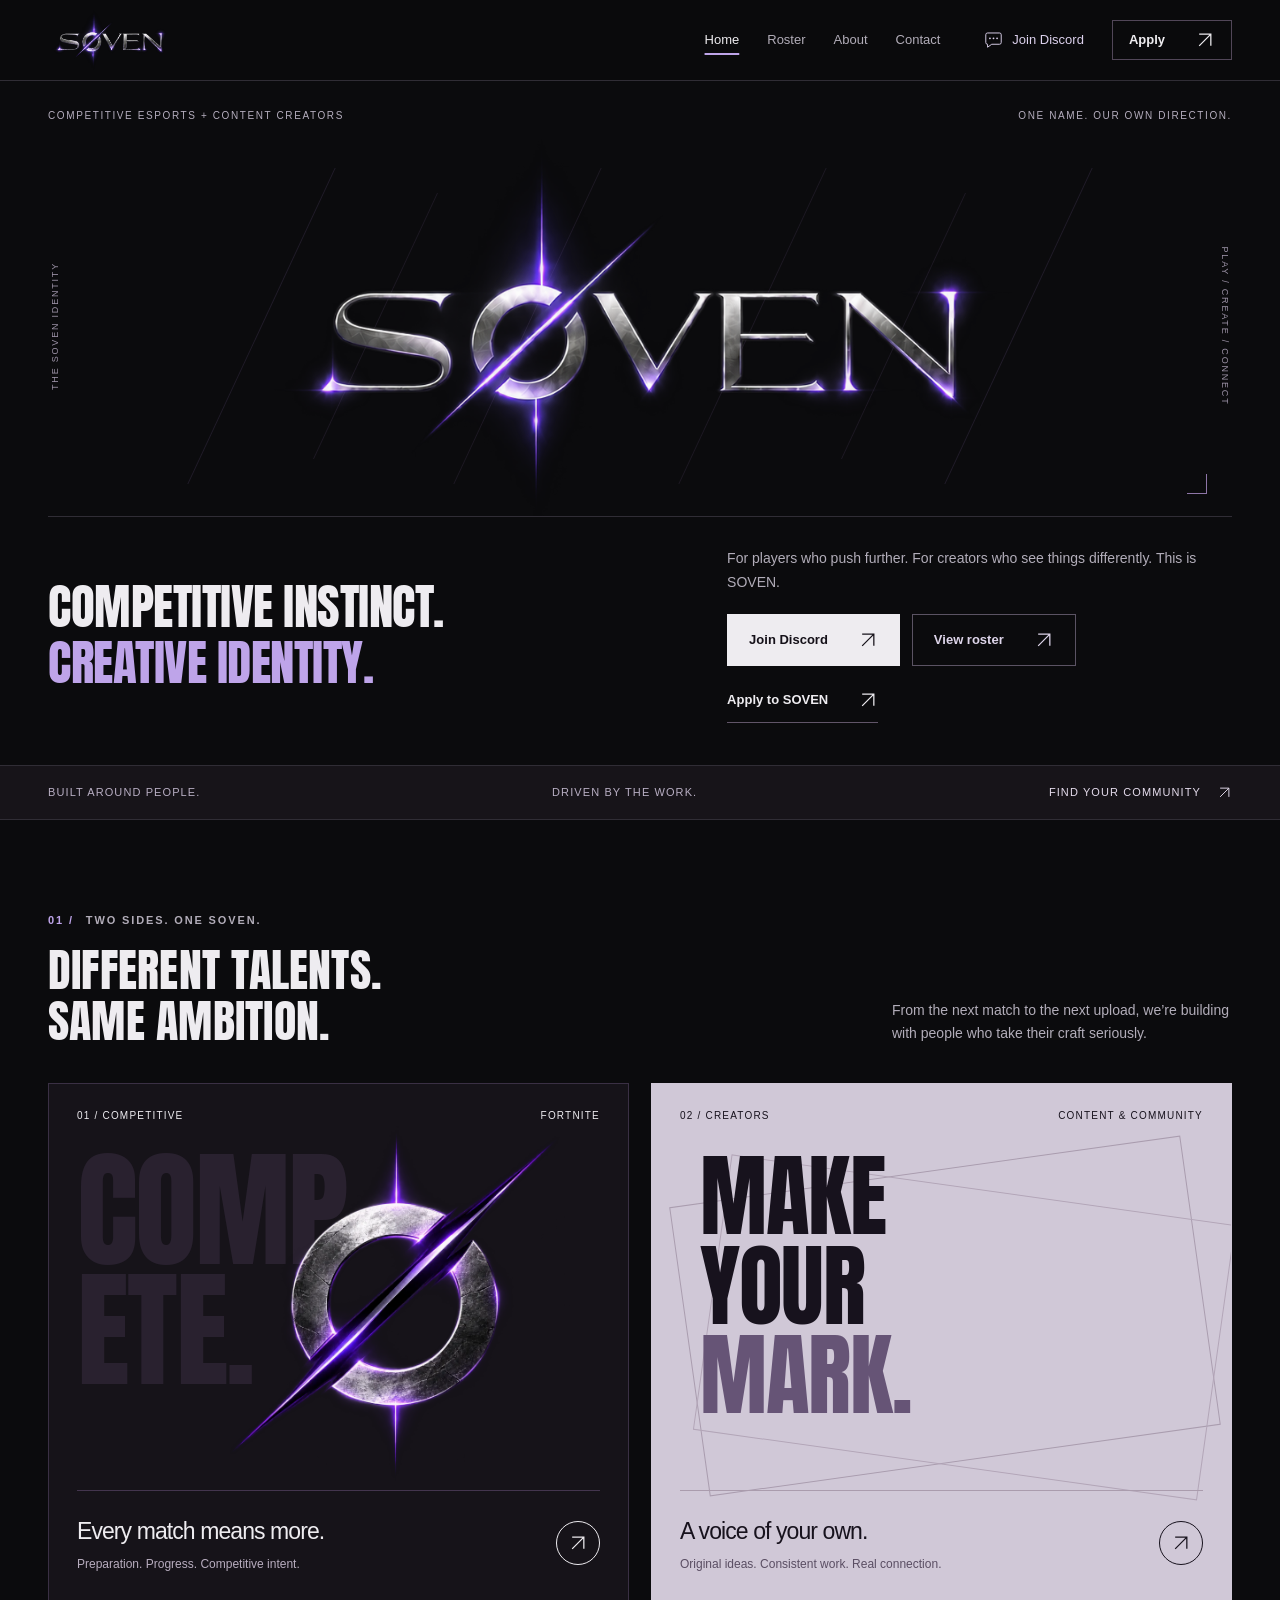
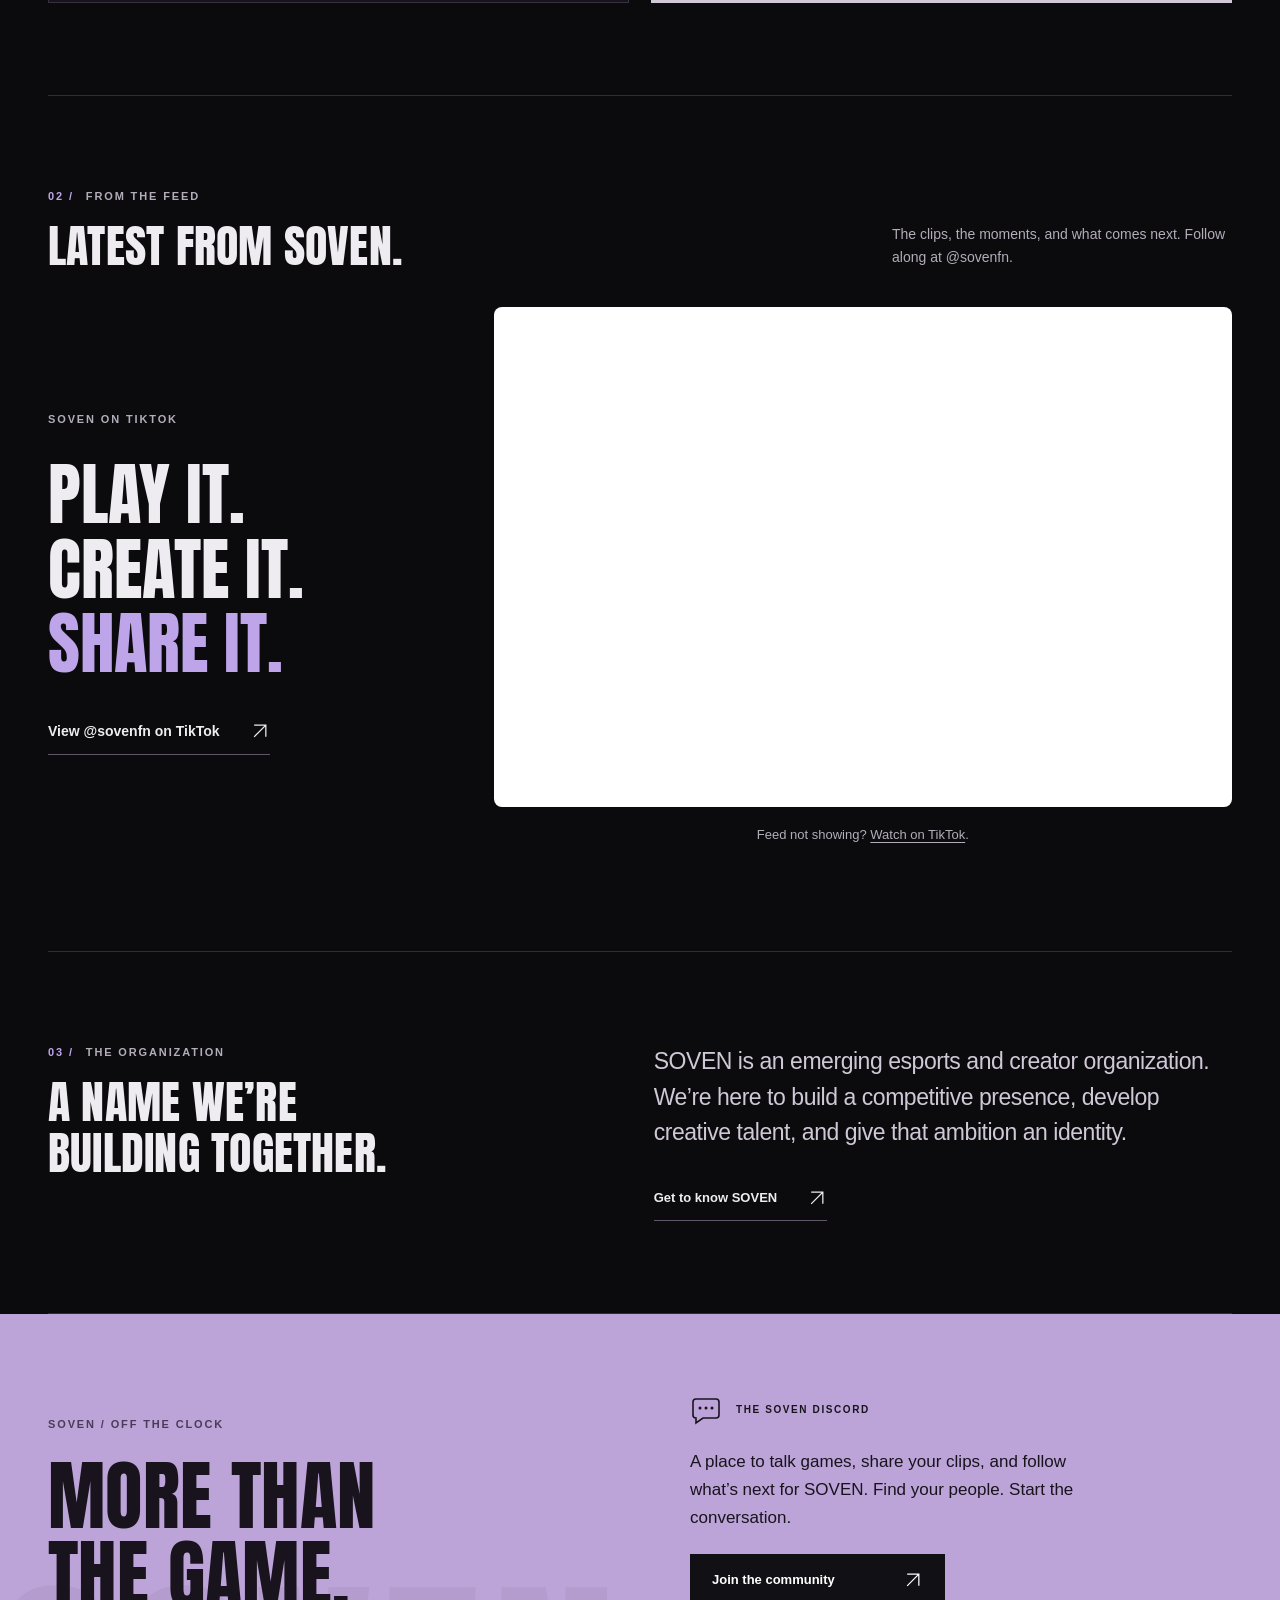
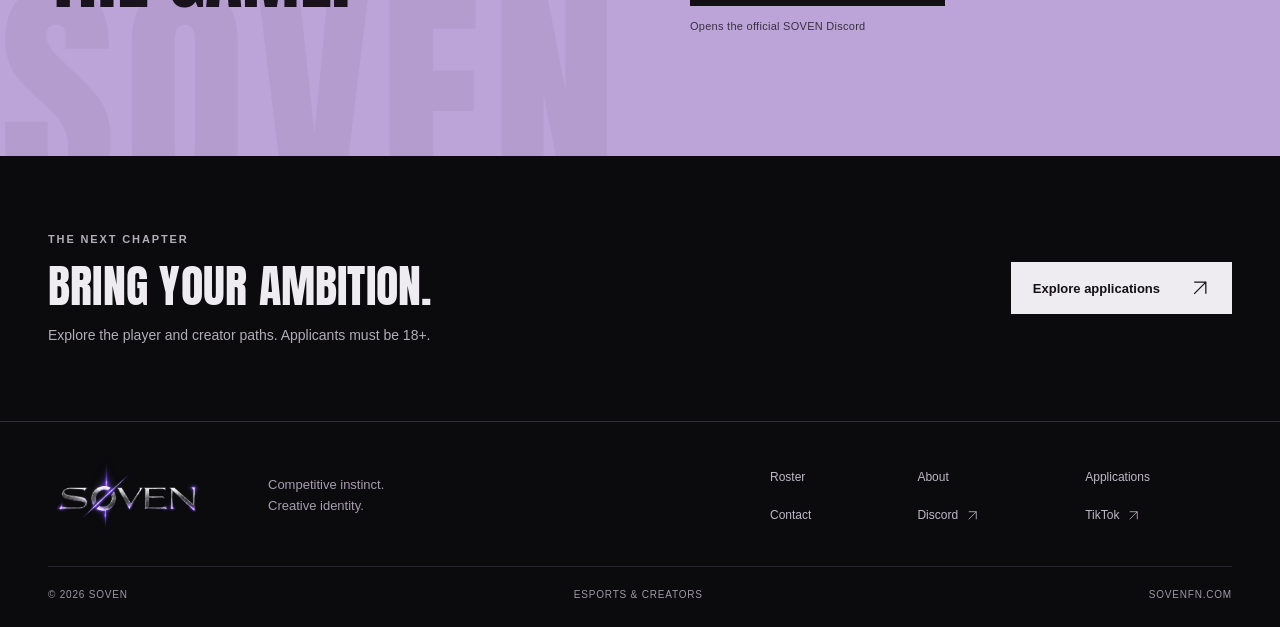
==== commit e21af201: "Show recent TikTok posts and prioritize Discord access Add TikTok hosted profile feed with a permane" ====
--- a/index.html
+++ b/index.html
@@ -1,17 +1,19 @@
-<!doctype html><html lang="en"><head><meta charset="utf-8"><meta name="viewport" content="width=device-width, initial-scale=1"><meta name="theme-color" content="#0b0b0d"><title>SOVEN — Esports & Creators</title><meta name="description" content="Competitive instinct. Creative identity. Meet SOVEN, explore our players and creators, and join the community."><meta property="og:title" content="SOVEN — Esports & Creators"><meta property="og:description" content="Competitive instinct. Creative identity. Meet SOVEN, explore our players and creators, and join the community."><meta property="og:type" content="website"><meta property="og:url" content="https://sovenfn.com/"><meta property="og:image" content="https://sovenfn.com/assets/social-card.png"><meta property="og:image:alt" content="SOVEN — competitive esports and content creators"><meta name="twitter:card" content="summary_large_image"><link rel="canonical" href="https://sovenfn.com/"><link rel="icon" href="assets/favicon.png"><link rel="preload" href="assets/anton.ttf" as="font" type="font/ttf" crossorigin><link rel="stylesheet" href="styles.css?v=soven-20260913"><script src="site-config.js?v=soven-20260913" defer></script><script src="site.js?v=soven-20260913" defer></script><noscript><style>@media(max-width:800px){.header{position:relative}.header-inner{flex-wrap:wrap;padding-bottom:18px}.nav{position:static;display:flex;flex-wrap:wrap;width:100%;padding:0;border:0}.menu-toggle{display:none}}</style></noscript></head><body class="home"><a class="skip" href="#main">Skip to content</a>
+<!doctype html><html lang="en"><head><meta charset="utf-8"><meta name="viewport" content="width=device-width, initial-scale=1"><meta name="theme-color" content="#0b0b0d"><title>SOVEN — Esports & Creators</title><meta name="description" content="Competitive instinct. Creative identity. Meet SOVEN, explore our players and creators, and join the community."><meta property="og:title" content="SOVEN — Esports & Creators"><meta property="og:description" content="Competitive instinct. Creative identity. Meet SOVEN, explore our players and creators, and join the community."><meta property="og:type" content="website"><meta property="og:url" content="https://sovenfn.com/"><meta property="og:image" content="https://sovenfn.com/assets/social-card.png"><meta property="og:image:alt" content="SOVEN — competitive esports and content creators"><meta name="twitter:card" content="summary_large_image"><link rel="canonical" href="https://sovenfn.com/"><link rel="icon" href="assets/favicon.png"><link rel="preload" href="assets/anton.ttf" as="font" type="font/ttf" crossorigin><link rel="stylesheet" href="styles.css?v=soven-20260913-social"><script src="site-config.js?v=soven-20260913-social" defer></script><script src="site.js?v=soven-20260913-social" defer></script><noscript><style>@media(max-width:800px){.header{position:relative}.header-inner{flex-wrap:wrap;padding-bottom:18px}.nav{position:static;display:flex;flex-wrap:wrap;width:100%;padding:0;border:0}.menu-toggle{display:none}}</style></noscript></head><body class="home"><a class="skip" href="#main">Skip to content</a>
 <header class="header"><div class="wrap header-inner">
 <a class="brand" href="index.html" aria-label="SOVEN home"><img src="assets/wordmark.webp" width="142" height="70" alt="SOVEN"></a>
+<a class="mobile-discord" href="https://discord.gg/PHqZQjW3sS" data-discord target="_blank" rel="noopener noreferrer"><svg class="icon chat-icon" viewBox="0 0 32 32" fill="none" stroke="currentColor" stroke-width="1.6" aria-hidden="true" focusable="false"><path d="M6 5h20a3 3 0 0 1 3 3v13a3 3 0 0 1-3 3H13l-7 5v-5a3 3 0 0 1-3-3V8a3 3 0 0 1 3-3Z"/><path d="M10 14h.01M16 14h.01M22 14h.01" stroke-width="3" stroke-linecap="round"/></svg><span>Join Discord</span></a>
 <button class="menu-toggle" aria-expanded="false" aria-controls="navigation"><span class="menu-label">Menu</span><span class="menu-lines" aria-hidden="true"></span></button>
 <nav class="nav" id="navigation" aria-label="Main navigation"><a href="index.html" aria-current="page">Home</a><a href="roster.html">Roster</a><a href="about.html">About</a><a href="contact.html">Contact</a>
 <a class="nav-discord" href="discord.html"><svg class="icon chat-icon" viewBox="0 0 32 32" fill="none" stroke="currentColor" stroke-width="1.6" aria-hidden="true" focusable="false"><path d="M6 5h20a3 3 0 0 1 3 3v13a3 3 0 0 1-3 3H13l-7 5v-5a3 3 0 0 1-3-3V8a3 3 0 0 1 3-3Z"/><path d="M10 14h.01M16 14h.01M22 14h.01" stroke-width="3" stroke-linecap="round"/></svg><span>Join Discord</span></a>
 <a class="button nav-apply" href="apply.html" ><span>Apply</span><svg class="icon arrow" viewBox="0 0 24 24" fill="none" stroke="currentColor" stroke-width="1.5" aria-hidden="true" focusable="false"><path d="M5 19 19 5M5 5h14v14"/></svg></a></nav></div></header><main id="main">
 <section class="home-hero"><div class="wrap"><div class="hero-topline"><span>COMPETITIVE ESPORTS + CONTENT CREATORS</span><span>ONE NAME. OUR OWN DIRECTION.</span></div>
-<div class="brand-stage"><span class="stage-side">THE SOVEN IDENTITY</span><div class="stage-lines" aria-hidden="true"></div><img class="hero-wordmark" src="assets/wordmark.webp" width="1000" height="510" alt="SOVEN" fetchpriority="high"><span class="stage-side right">PLAY / CREATE / CONNECT</span><span class="stage-corner" aria-hidden="true"></span></div>
-<div class="hero-bottom"><h1>COMPETITIVE INSTINCT.<br><span>CREATIVE IDENTITY.</span></h1><div class="hero-description"><p>For players who push further.<br> For creators who see things differently.<br> This is SOVEN.</p><div class="actions"><a class="button primary" href="roster.html" ><span>View roster</span><svg class="icon arrow" viewBox="0 0 24 24" fill="none" stroke="currentColor" stroke-width="1.5" aria-hidden="true" focusable="false"><path d="M5 19 19 5M5 5h14v14"/></svg></a><a class="button secondary" href="apply.html" ><span>Apply to SOVEN</span><svg class="icon arrow" viewBox="0 0 24 24" fill="none" stroke="currentColor" stroke-width="1.5" aria-hidden="true" focusable="false"><path d="M5 19 19 5M5 5h14v14"/></svg></a></div></div></div></div></section>
+<div class="brand-stage"><span class="stage-side">THE SOVEN IDENTITY</span><div class="stage-lines" aria-hidden="true"></div><div class="hero-wordmark hero-selected"><img src="assets/hero-wordmark.png" width="945" height="1680" alt="SOVEN" fetchpriority="high"></div><span class="stage-side right">PLAY / CREATE / CONNECT</span><span class="stage-corner" aria-hidden="true"></span></div>
+<div class="hero-bottom"><h1>COMPETITIVE INSTINCT.<br><span>CREATIVE IDENTITY.</span></h1><div class="hero-description"><p>For players who push further.<br> For creators who see things differently.<br> This is SOVEN.</p><div class="actions"><a class="button primary" href="https://discord.gg/PHqZQjW3sS" data-discord target="_blank" rel="noopener noreferrer"><span>Join Discord</span><svg class="icon arrow" viewBox="0 0 24 24" fill="none" stroke="currentColor" stroke-width="1.5" aria-hidden="true" focusable="false"><path d="M5 19 19 5M5 5h14v14"/></svg></a><a class="button secondary" href="roster.html" ><span>View roster</span><svg class="icon arrow" viewBox="0 0 24 24" fill="none" stroke="currentColor" stroke-width="1.5" aria-hidden="true" focusable="false"><path d="M5 19 19 5M5 5h14v14"/></svg></a><a class="button text-button" href="apply.html" ><span>Apply to SOVEN</span><svg class="icon arrow" viewBox="0 0 24 24" fill="none" stroke="currentColor" stroke-width="1.5" aria-hidden="true" focusable="false"><path d="M5 19 19 5M5 5h14v14"/></svg></a></div></div></div></div></section>
 <div class="identity-strip"><div class="wrap"><span>Built around people.</span><span>Driven by the work.</span><a href="discord.html">Find your community <svg class="icon arrow" viewBox="0 0 24 24" fill="none" stroke="currentColor" stroke-width="1.5" aria-hidden="true" focusable="false"><path d="M5 19 19 5M5 5h14v14"/></svg></a></div></div>
 <section class="wrap section focus-section"><div class="section-heading"><div><div class="eyebrow"><span class="section-index">01 /</span>Two sides. One SOVEN.</div><h2>DIFFERENT TALENTS.<br>SAME AMBITION.</h2></div><p>From the next match to the next upload, we’re building with people who take their craft seriously.</p></div>
 <div class="division-panels"><a class="division-panel competitive-panel" href="roster.html#competitive"><div class="panel-top"><span>01 / COMPETITIVE</span><span>FORTNITE</span></div><div class="panel-art" aria-hidden="true"><span class="panel-type">COMP<br>ETE.</span><img src="assets/emblem.webp" width="400" height="400" alt="" loading="lazy"></div><div class="panel-bottom"><div><h3>Every match means more.</h3><p>Preparation. Progress. Competitive intent.</p></div><span class="round-arrow"><svg class="icon arrow" viewBox="0 0 24 24" fill="none" stroke="currentColor" stroke-width="1.5" aria-hidden="true" focusable="false"><path d="M5 19 19 5M5 5h14v14"/></svg></span></div></a>
 <a class="division-panel creator-panel" href="roster.html#creators"><div class="panel-top"><span>02 / CREATORS</span><span>CONTENT &amp; COMMUNITY</span></div><div class="creator-art" aria-hidden="true"><span>MAKE<br>YOUR<br><i>MARK.</i></span><div class="crop-frame"></div></div><div class="panel-bottom"><div><h3>A voice of your own.</h3><p>Original ideas. Consistent work. Real connection.</p></div><span class="round-arrow"><svg class="icon arrow" viewBox="0 0 24 24" fill="none" stroke="currentColor" stroke-width="1.5" aria-hidden="true" focusable="false"><path d="M5 19 19 5M5 5h14v14"/></svg></span></div></a></div></section>
-<section class="wrap section about-teaser"><div><div class="eyebrow"><span class="section-index">02 /</span>The organization</div><h2>A NAME WE’RE<br>BUILDING TOGETHER.</h2></div><div><p>SOVEN is an emerging esports and creator organization. We’re here to build a competitive presence, develop creative talent, and give that ambition an identity.</p><a class="button text-button" href="about.html" ><span>Get to know SOVEN</span><svg class="icon arrow" viewBox="0 0 24 24" fill="none" stroke="currentColor" stroke-width="1.5" aria-hidden="true" focusable="false"><path d="M5 19 19 5M5 5h14v14"/></svg></a></div></section>
+<section class="wrap section latest-section" id="latest" aria-labelledby="latest-title"><div class="section-heading"><div><div class="eyebrow"><span class="section-index">02 /</span>From the feed</div><h2 id="latest-title">LATEST FROM SOVEN.</h2></div><p>The clips, the moments, and what comes next. Follow along at @sovenfn.</p></div><div class="tiktok-layout"><div class="tiktok-editorial"><span class="eyebrow">SOVEN ON TIKTOK</span><p>PLAY IT.<br>CREATE IT.<br><span>SHARE IT.</span></p><a class="button text-button" href="https://www.tiktok.com/@sovenfn" target="_blank" rel="noopener noreferrer"><span>View @sovenfn on TikTok</span><svg class="icon arrow" viewBox="0 0 24 24" fill="none" stroke="currentColor" stroke-width="1.5" aria-hidden="true" focusable="false"><path d="M5 19 19 5M5 5h14v14"/></svg></a></div><div class="tiktok-feed"><iframe class="tiktok-profile" src="https://www.tiktok.com/embed/@sovenfn" title="Recent posts from SOVEN on TikTok" width="720" height="540" loading="eager" allow="fullscreen" referrerpolicy="strict-origin-when-cross-origin"></iframe><p class="small-copy tiktok-fallback">Feed not showing? <a href="https://www.tiktok.com/@sovenfn" target="_blank" rel="noopener noreferrer">Watch on TikTok</a>.</p></div></div></section>
+<section class="wrap section about-teaser"><div><div class="eyebrow"><span class="section-index">03 /</span>The organization</div><h2>A NAME WE’RE<br>BUILDING TOGETHER.</h2></div><div><p>SOVEN is an emerging esports and creator organization. We’re here to build a competitive presence, develop creative talent, and give that ambition an identity.</p><a class="button text-button" href="about.html" ><span>Get to know SOVEN</span><svg class="icon arrow" viewBox="0 0 24 24" fill="none" stroke="currentColor" stroke-width="1.5" aria-hidden="true" focusable="false"><path d="M5 19 19 5M5 5h14v14"/></svg></a></div></section>
 <section class="community-section " aria-labelledby="community-title"><div class="wrap community-grid"><div class="community-heading"><div class="eyebrow">SOVEN / Off the clock</div><h2 id="community-title">MORE THAN<br>THE GAME.</h2></div><div class="community-copy"><div class="community-symbol"><svg class="icon chat-icon" viewBox="0 0 32 32" fill="none" stroke="currentColor" stroke-width="1.6" aria-hidden="true" focusable="false"><path d="M6 5h20a3 3 0 0 1 3 3v13a3 3 0 0 1-3 3H13l-7 5v-5a3 3 0 0 1-3-3V8a3 3 0 0 1 3-3Z"/><path d="M10 14h.01M16 14h.01M22 14h.01" stroke-width="3" stroke-linecap="round"/></svg><span>THE SOVEN DISCORD</span></div><p>A place to talk games, share your clips, and follow what’s next for SOVEN. Find your people. Start the conversation.</p><a class="button ink" href="https://discord.gg/PHqZQjW3sS" data-discord target="_blank" rel="noopener noreferrer"><span>Join the community</span><svg class="icon arrow" viewBox="0 0 24 24" fill="none" stroke="currentColor" stroke-width="1.5" aria-hidden="true" focusable="false"><path d="M5 19 19 5M5 5h14v14"/></svg></a><span class="link-note">Opens the official SOVEN Discord</span></div></div><div class="community-word" aria-hidden="true">SOVEN</div></section>
 <section class="wrap cta-strip"><div><div class="eyebrow">The next chapter</div><h2>BRING YOUR AMBITION.</h2><p>Explore the player and creator paths. Applicants must be 18+.</p></div><a class="button primary" href="apply.html" ><span>Explore applications</span><svg class="icon arrow" viewBox="0 0 24 24" fill="none" stroke="currentColor" stroke-width="1.5" aria-hidden="true" focusable="false"><path d="M5 19 19 5M5 5h14v14"/></svg></a></section></main><footer class="footer"><div class="wrap"><div class="footer-top"><a class="footer-brand" href="index.html" aria-label="SOVEN home"><img src="assets/wordmark.webp" width="160" height="80" alt="SOVEN" loading="lazy"></a><p>Competitive instinct.<br>Creative identity.</p><div class="footer-links"><a href="roster.html">Roster</a><a href="about.html">About</a><a href="apply.html">Applications</a><a href="contact.html">Contact</a><a href="discord.html">Discord <svg class="icon arrow" viewBox="0 0 24 24" fill="none" stroke="currentColor" stroke-width="1.5" aria-hidden="true" focusable="false"><path d="M5 19 19 5M5 5h14v14"/></svg></a><a href="https://www.tiktok.com/@sovenfn" target="_blank" rel="noopener noreferrer">TikTok <svg class="icon arrow" viewBox="0 0 24 24" fill="none" stroke="currentColor" stroke-width="1.5" aria-hidden="true" focusable="false"><path d="M5 19 19 5M5 5h14v14"/></svg></a></div></div><div class="footer-bottom"><span>© 2026 SOVEN</span><span>Esports &amp; creators</span><a href="index.html">SOVENFN.COM</a></div></div></footer></body></html>
--- a/styles.css
+++ b/styles.css
@@ -23,3 +23,17 @@
 @media(max-width:800px){.wrap{width:calc(100% - 40px)}.header-inner{min-height:72px}.brand img{width:115px;height:58px}.menu-toggle{display:flex;align-items:center;gap:13px;background:none;color:white;border:1px solid #4b3e54;padding:10px 13px;font-size:12px;min-height:42px}.menu-lines{position:relative;width:17px;height:12px;display:block;border-block:1px solid currentColor;transition:transform .2s}.menu-toggle[aria-expanded=true] .menu-lines{border-bottom:0;transform:rotate(45deg);height:1px}.menu-toggle[aria-expanded=true] .menu-lines:after{content:'';width:17px;border-top:1px solid currentColor;position:absolute;top:-1px;left:0;transform:rotate(90deg)}.nav{display:none;position:absolute;top:100%;left:0;right:0;padding:22px 20px 28px;background:#100d13;border-bottom:1px solid #50405b;box-shadow:0 15px 30px #0005}.nav.open{display:grid;grid-template-columns:1fr 1fr;gap:10px 20px}.nav>a{min-height:44px;display:flex;align-items:center;padding:10px 0;font-size:14px}.nav>a[aria-current=page]:not(.button){text-underline-offset:5px}.nav .nav-discord{border:1px solid #4e3e58;padding:12px;font-size:12px;gap:8px}.nav .nav-apply{font-size:12px;padding:12px;min-height:48px;gap:12px}.hero-topline{padding-top:22px;font-size:9px;letter-spacing:.1em}.hero-topline>span:last-child{display:none}.brand-stage{height:270px}.hero-wordmark{width:95%}.stage-side{display:none}.stage-lines{inset:28px 14%}.stage-corner{width:14px;height:14px;right:0}.hero-bottom{grid-template-columns:1fr;gap:21px;padding:24px 0 30px}.hero-bottom h1{font-size:clamp(30px,5.7vw,43px)}.hero-description{gap:22px}.hero-description p{max-width:490px;font-size:14px}.hero-description p br{display:initial}.hero-description .actions{flex-wrap:nowrap}.hero-description .button{flex:1;max-width:240px;gap:15px;min-height:50px}.identity-strip .wrap{font-size:9px;letter-spacing:.05em;padding-block:16px}.identity-strip span:nth-child(2){display:none}.identity-strip a{gap:10px}.section{padding:60px 0}.section-heading{display:block;margin-bottom:28px}.section-heading>p{margin-top:22px;max-width:430px}.section-heading>.button{margin-top:18px}.section h2,.section-heading h2{font-size:clamp(32px,5.5vw,43px)}.division-panels{gap:16px}.division-panel{padding:22px}.panel-top{font-size:9px;letter-spacing:.08em}.panel-top span:last-child{display:none}.panel-type{font-size:90px}.panel-art,.creator-art{height:215px;margin:26px 0}.panel-art img{height:250px;width:120%;max-width:none;right:-35px;top:-10px}.creator-art>span{font-size:65px;left:5px}.panel-bottom{align-items:start}.panel-bottom h3{font-size:20px}.panel-bottom p{font-size:11px}.round-arrow{width:36px;height:36px}.round-arrow .icon{width:17px;height:17px}.about-teaser{grid-template-columns:1fr;gap:28px}.about-teaser p{font-size:21px;max-width:640px}.community-section,.community-section.compact{padding:55px 0 75px}.community-grid{gap:35px}.community-heading h2{font-size:52px}.community-copy p{font-size:14px}.community-copy .button{min-width:0;width:100%;gap:20px}.community-symbol{font-size:9px;letter-spacing:.1em}.community-word{font-size:190px;bottom:-48px}.cta-strip{padding:55px 0}.cta-strip h2{font-size:33px}.cta-strip p{font-size:13px}.footer-top{grid-template-columns:1fr 1fr;gap:20px}.footer-top>p{text-align:right}.footer-links{grid-column:1/-1;grid-template-columns:repeat(3,1fr);gap:8px 20px}.footer-links a{min-height:36px}.page-intro{padding:48px 0 34px}.page-title{font-size:clamp(46px,8vw,76px);margin:24px 0 20px}.lead{font-size:16px}.intro-emblem{width:230px;height:230px;right:-50px;top:10px;opacity:.11}.page-tabs{gap:24px}.page-tabs a{font-size:11px}.empty-roster{padding:28px;gap:25px;flex-wrap:wrap}.empty-mark{width:80px;height:80px}.empty-roster>div{flex:1;min-width:200px}.empty-roster h3{font-size:23px}.tag{margin-left:0}.creators-layout{grid-template-columns:1.2fr 1fr;gap:28px}.roster-editorial>p{font-size:32px}.roster-editorial>.eyebrow{font-size:9px}.roster-editorial>div{font-size:12px}.profile-body{padding:24px}.profile-placeholder{font-size:100px}.intro-grid{grid-template-columns:1fr;gap:28px}.body-copy{max-width:630px}.principles{gap:22px}.principles h3{font-size:19px}.principles p{font-size:13px}.division{padding:25px}.division h3{font-size:42px}.division .button{gap:20px;font-size:12px}.contact-section{grid-template-columns:1fr 1fr;gap:30px}.contact-discord{padding:26px;min-height:330px}.contact-discord h2{font-size:50px}.contact-discord-bottom p{font-size:12px}.social-row .eyebrow{font-size:9px}.social-row h2{font-size:32px}.discord-landing{grid-template-columns:.9fr 1.1fr;gap:30px;padding-block:40px 55px}.discord-identity{padding:20px}.discord-identity>img{margin-block:38px}.discord-identity .eyebrow{font-size:9px}.identity-label{font-size:8px;letter-spacing:.08em;flex-wrap:wrap;gap:8px}.discord-invite h1{font-size:42px}.discord-invite .lead{font-size:14px}.discord-invite .button{font-size:12px;gap:20px}.application-layout{grid-template-columns:1fr;padding-top:32px;gap:24px}.application-aside{position:static}.application-aside h2{margin-bottom:10px}.application-aside .notice{max-width:none}.application-aside p{max-width:600px}.path-switch a{min-height:48px}.application-page .page-title{font-size:clamp(43px,8vw,72px)}}
 @media(max-width:540px){.brand-stage{height:205px;margin-top:0}.hero-wordmark{width:100%}.hero-topline{font-size:8px;letter-spacing:.09em}.hero-bottom h1{font-size:clamp(28px,7.3vw,40px);line-height:1.17}.hero-description .button{font-size:12px;padding:13px;gap:12px}.hero-description .button .icon{width:17px;height:17px}.hero-description p{font-size:13px;line-height:1.65}.identity-strip .wrap{gap:15px;font-size:8px}.identity-strip .icon{width:13px;height:13px}.division-panels,.divisions{grid-template-columns:1fr;gap:20px}.division-panel{padding:24px}.panel-top span:last-child{display:block}.panel-art,.creator-art{height:270px}.panel-type{font-size:125px}.panel-art img{height:320px;width:100%;right:-20px;top:-25px}.creator-art>span{font-size:86px;left:20px}.panel-bottom h3{font-size:23px}.panel-bottom p{font-size:12px}.round-arrow{width:41px;height:41px}.community-grid{grid-template-columns:1fr;gap:28px}.community-heading h2{font-size:58px;line-height:1}.community-copy p{font-size:15px;max-width:410px}.community-copy .button{min-height:58px}.community-symbol{font-size:10px}.community-section .link-note{font-size:10px}.community-word{font-size:145px;bottom:-36px}.cta-strip{flex-direction:column;align-items:start;gap:24px}.cta-strip>.button{width:100%;min-height:54px}.footer-top>p{font-size:11px}.footer-brand img{width:132px;height:67px}.footer-bottom{font-size:9px;flex-wrap:wrap;gap:14px}.footer-bottom>span:nth-child(2){display:none}.footer-links{font-size:11px}.page-title{font-size:clamp(40px,10.4vw,60px)}.page-intro .eyebrow{font-size:10px}.page-tabs{gap:20px}.eligibility{font-size:11px;align-items:start}.eligibility>span{padding:3px 7px}.empty-roster{padding:26px;gap:18px}.empty-roster>div{flex-basis:100%}.empty-mark{width:88px;height:88px}.empty-roster .tag{margin-top:8px}.creators-layout{grid-template-columns:1fr;gap:32px}.profile{max-width:none}.profile-placeholder{font-size:125px}.roster-editorial>p{font-size:38px}.roster-editorial>div{font-size:14px;max-width:100%}.principles{grid-template-columns:1fr;gap:30px}.principles h3{font-size:23px}.principles p{font-size:14px;max-width:420px}.principle-index{font-size:32px}.division{padding:26px}.division h3{font-size:clamp(38px,11vw,52px)}.division .button{width:100%}.notice{padding:18px;font-size:13px}.contact-section{grid-template-columns:1fr;gap:38px}.contact-discord{min-height:330px;padding:28px}.contact-discord h2{font-size:62px}.social-row{flex-direction:row;align-items:center;gap:20px;padding-block:25px}.social-row .button{font-size:11px;gap:12px}.social-row p{font-size:12px}.social-row>div{min-width:0}.social-row .eyebrow{font-size:8px;letter-spacing:.08em}.social-row h2{font-size:32px}.discord-landing{display:flex;flex-direction:column;gap:32px;padding-top:25px}.discord-identity{width:100%;padding:18px 22px;min-height:0}.discord-identity>img{height:185px;width:auto;max-width:100%;margin:14px auto}.discord-identity:before{inset:55px 65px 60px}.identity-label{font-size:8px;flex-wrap:nowrap;padding-top:12px}.discord-identity .eyebrow{justify-content:center;font-size:9px}.discord-invite{width:100%}.discord-invite h1{font-size:clamp(42px,12vw,63px);margin-block:22px}.discord-invite>.community-symbol{font-size:10px}.discord-invite .lead{font-size:15px}.discord-invite .button{min-height:60px;font-size:14px}.discord-invite .link-note{font-size:10px}.invite-details strong{font-size:15px}.invite-details p{font-size:13px}.small-copy{font-size:12px}.fields{grid-template-columns:1fr;gap:22px}.field.full{grid-column:auto}.field input,.field select,.field textarea{font-size:16px}.path-switch{gap:24px}.path-switch a{font-size:12px}.form-actions .button{width:100%}.application-page .page-title{font-size:clamp(40px,10vw,58px)}.application-form legend{font-size:21px}.application-aside .notice{font-size:13px}#google-form-link{width:100%}.back-link{font-size:12px}.intro-grid h2{overflow-wrap:normal}}
 @media(prefers-reduced-motion:reduce){html{scroll-behavior:auto}*,*:before,*:after{animation:none!important;transition:none!important}}
+/* Community shortcuts and official TikTok profile feed */
+.mobile-discord{display:none}.tiktok-layout{display:grid;grid-template-columns:minmax(0,.7fr) minmax(288px,1.3fr);gap:48px;align-items:center}.tiktok-editorial>p{font-family:var(--display);font-size:clamp(42px,5.4vw,74px);line-height:1.08;margin:28px 0}.tiktok-editorial>p>span{color:var(--accent)}.tiktok-editorial .button{font-size:14px}.tiktok-feed{min-width:0}.tiktok-feed .tiktok-embed{width:100%;margin:0 auto;border:0}.tiktok-feed iframe{max-width:100%}.tiktok-fallback{margin-top:18px;text-align:center}.tiktok-embed>section{padding:32px;background:var(--surface);border:1px solid var(--line);font-size:14px}.tiktok-embed>section>a{text-decoration:underline}
+@media(max-width:800px){.mobile-discord{display:inline-flex;align-items:center;gap:7px;min-height:44px;font-size:12px;font-weight:600;color:var(--accent);margin-left:auto;white-space:nowrap}.mobile-discord .chat-icon{width:19px;height:19px}.header-inner{gap:14px}.tiktok-layout{grid-template-columns:1fr;gap:28px}.tiktok-editorial>p{font-size:48px}.tiktok-editorial>p br{display:none}.tiktok-editorial>p br:after{content:' '}.tiktok-editorial>p{display:none}.tiktok-editorial .eyebrow{display:none}.tiktok-feed{max-width:720px;width:100%;justify-self:center}}
+@media(max-width:400px){.header-inner{gap:10px}.header .brand img{width:87px;height:54px}.menu-toggle{padding:9px 10px;gap:8px}.mobile-discord{font-size:11px;gap:5px}.mobile-discord .chat-icon{width:17px;height:17px}.latest-section{width:calc(100% - 32px)}.tiktok-editorial .button{font-size:13px}}
+/* Place the original portrait PNG without changing the logo artwork. */
+.hero-selected{position:relative;aspect-ratio:2/1;height:auto;max-height:100%;overflow:hidden}.hero-selected>img{position:absolute;width:100%;height:auto;max-width:none;top:50%;left:0;transform:translateY(-47%)}
+
+@media(max-width:600px){.hero-description .actions{display:grid;grid-template-columns:1fr 1fr;align-items:stretch}.hero-description .actions>.primary{grid-column:1/-1}.hero-description .actions>.button{width:100%;gap:12px;min-height:52px;white-space:nowrap}.hero-description .actions>.text-button{padding-inline:12px;font-size:12px}}
+
+.tiktok-profile{display:block;width:100%;height:540px;border:0;border-radius:8px;background:#fff}
+@media(max-width:600px){.hero-description .actions>.button{max-width:none}}
+.tiktok-profile{height:500px}@media(max-width:800px){.tiktok-profile{height:420px}}@media(min-width:801px){.brand-stage{height:380px}.hero-selected{width:min(85%,760px)}}
+@media(max-width:340px){.latest-section{width:calc(100% - 16px)}.latest-section>.section-heading,.tiktok-editorial{padding-inline:8px}}
+@media(max-width:340px){.hero-description .actions{grid-template-columns:minmax(0,1fr) minmax(0,1.15fr)}.hero-description .actions>.button{min-width:0;padding-inline:10px;gap:8px;font-size:11px}.hero-description .actions>.text-button{padding-inline:6px;gap:6px}}
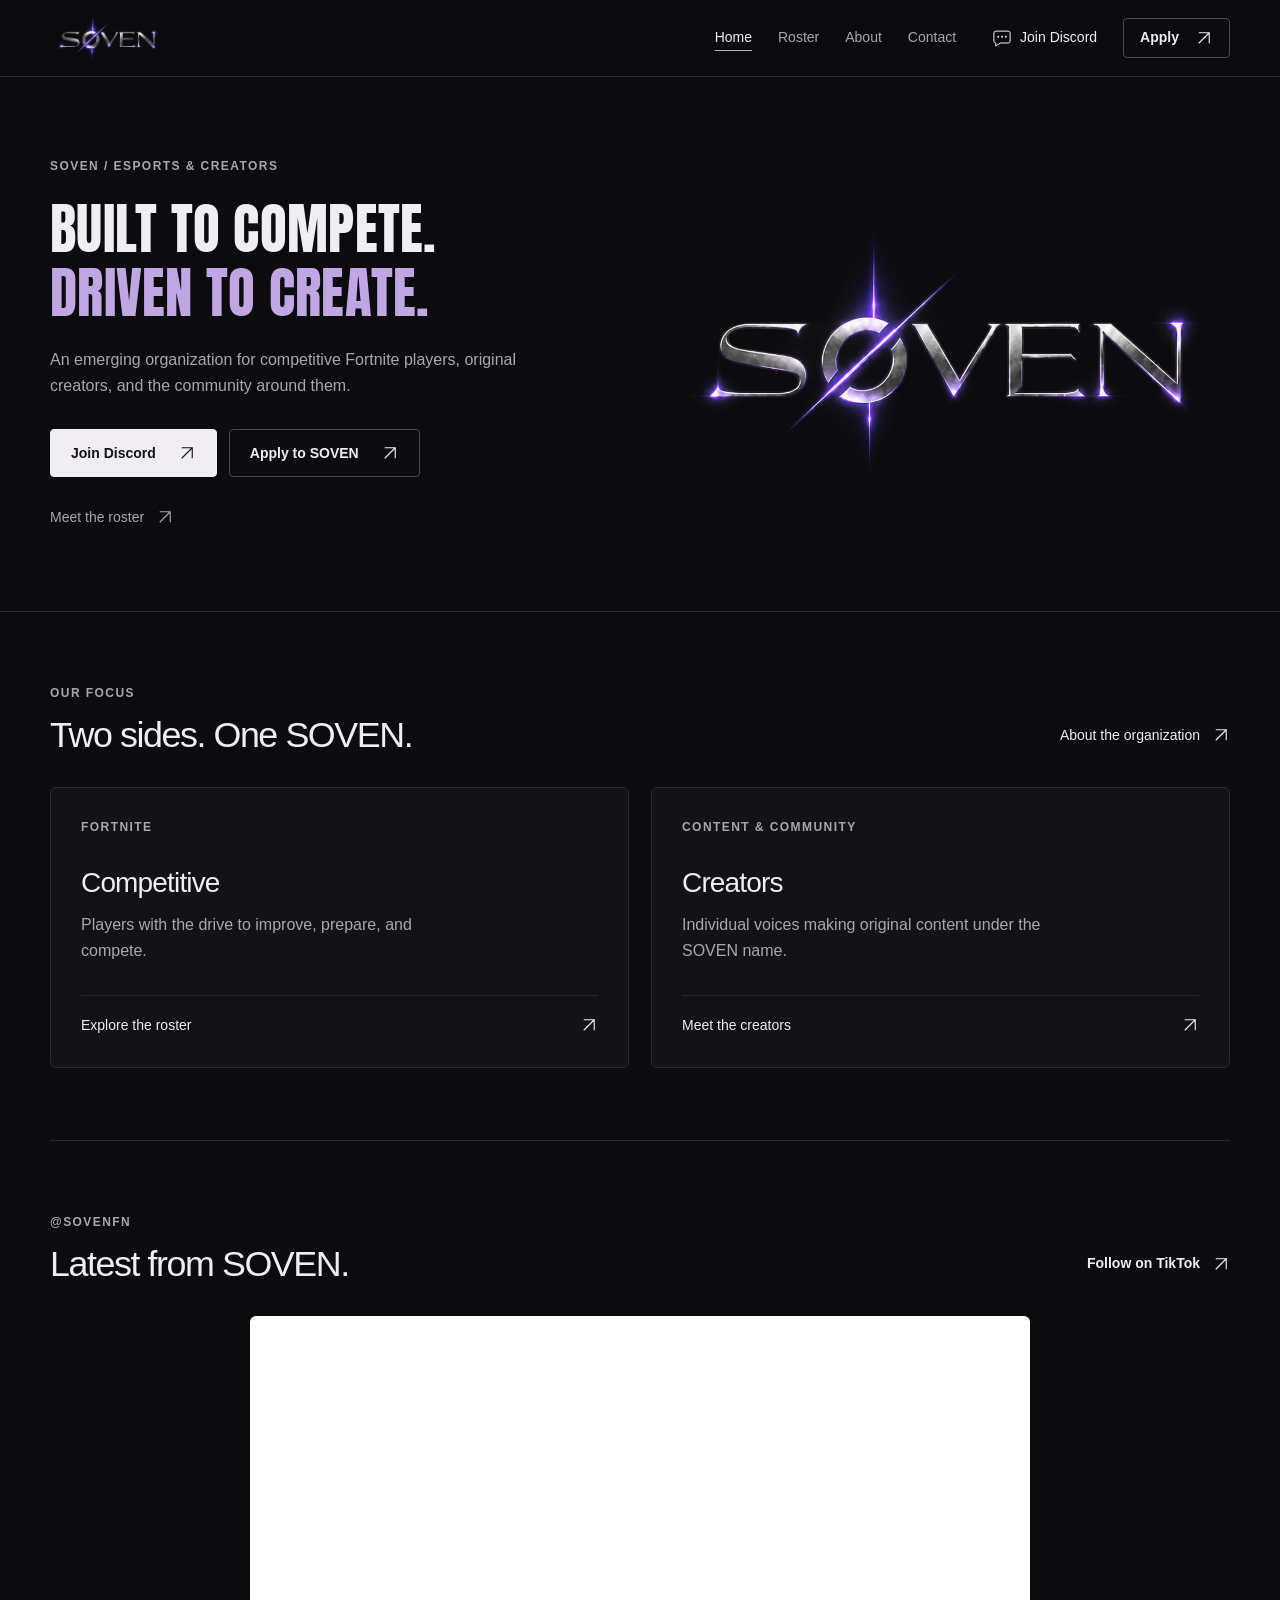
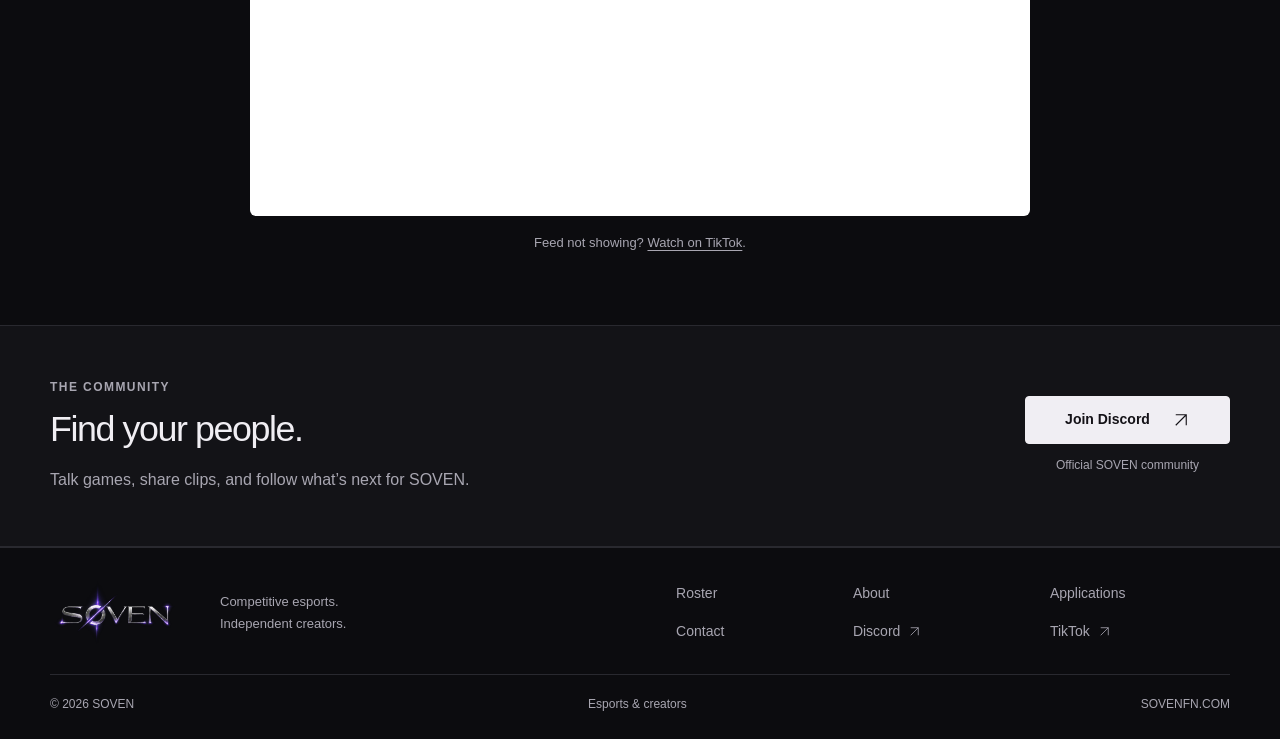
==== commit c77345ae: "Refine SOVEN with cleaner layouts and quieter motion Simplify homepage sections, reduce decorative e" ====
--- a/index.html
+++ b/index.html
@@ -1,4 +1,4 @@
-<!doctype html><html lang="en"><head><meta charset="utf-8"><meta name="viewport" content="width=device-width, initial-scale=1"><meta name="theme-color" content="#0b0b0d"><title>SOVEN — Esports & Creators</title><meta name="description" content="Competitive instinct. Creative identity. Meet SOVEN, explore our players and creators, and join the community."><meta property="og:title" content="SOVEN — Esports & Creators"><meta property="og:description" content="Competitive instinct. Creative identity. Meet SOVEN, explore our players and creators, and join the community."><meta property="og:type" content="website"><meta property="og:url" content="https://sovenfn.com/"><meta property="og:image" content="https://sovenfn.com/assets/social-card.png"><meta property="og:image:alt" content="SOVEN — competitive esports and content creators"><meta name="twitter:card" content="summary_large_image"><link rel="canonical" href="https://sovenfn.com/"><link rel="icon" href="assets/favicon.png"><link rel="preload" href="assets/anton.ttf" as="font" type="font/ttf" crossorigin><link rel="stylesheet" href="styles.css?v=soven-20260913-social"><script src="site-config.js?v=soven-20260913-social" defer></script><script src="site.js?v=soven-20260913-social" defer></script><noscript><style>@media(max-width:800px){.header{position:relative}.header-inner{flex-wrap:wrap;padding-bottom:18px}.nav{position:static;display:flex;flex-wrap:wrap;width:100%;padding:0;border:0}.menu-toggle{display:none}}</style></noscript></head><body class="home"><a class="skip" href="#main">Skip to content</a>
+<!doctype html><html lang="en"><head><meta charset="utf-8"><meta name="viewport" content="width=device-width, initial-scale=1"><meta name="theme-color" content="#0b0b0d"><title>SOVEN — Esports & Creators</title><meta name="description" content="SOVEN is an emerging esports and creator organization. Explore our roster, watch the latest content, and join the community."><meta property="og:title" content="SOVEN — Esports & Creators"><meta property="og:description" content="SOVEN is an emerging esports and creator organization. Explore our roster, watch the latest content, and join the community."><meta property="og:type" content="website"><meta property="og:url" content="https://sovenfn.com/"><meta property="og:image" content="https://sovenfn.com/assets/social-card.png"><meta property="og:image:alt" content="SOVEN — competitive esports and content creators"><meta name="twitter:card" content="summary_large_image"><link rel="canonical" href="https://sovenfn.com/"><link rel="icon" href="assets/favicon.png"><link rel="preload" href="assets/anton.ttf" as="font" type="font/ttf" crossorigin><link rel="stylesheet" href="styles.css?v=soven-20260919-clean"><script src="site-config.js?v=soven-20260919-clean" defer></script><script src="site.js?v=soven-20260919-clean" defer></script><noscript><style>@media(max-width:800px){.header{position:relative}.header-inner{flex-wrap:wrap;padding-bottom:18px}.nav{position:static;display:flex;flex-wrap:wrap;width:100%;padding:0;border:0}.menu-toggle{display:none}}</style></noscript></head><body class="home"><a class="skip" href="#main">Skip to content</a>
 <header class="header"><div class="wrap header-inner">
 <a class="brand" href="index.html" aria-label="SOVEN home"><img src="assets/wordmark.webp" width="142" height="70" alt="SOVEN"></a>
 <a class="mobile-discord" href="https://discord.gg/PHqZQjW3sS" data-discord target="_blank" rel="noopener noreferrer"><svg class="icon chat-icon" viewBox="0 0 32 32" fill="none" stroke="currentColor" stroke-width="1.6" aria-hidden="true" focusable="false"><path d="M6 5h20a3 3 0 0 1 3 3v13a3 3 0 0 1-3 3H13l-7 5v-5a3 3 0 0 1-3-3V8a3 3 0 0 1 3-3Z"/><path d="M10 14h.01M16 14h.01M22 14h.01" stroke-width="3" stroke-linecap="round"/></svg><span>Join Discord</span></a>
@@ -6,14 +6,7 @@
 <nav class="nav" id="navigation" aria-label="Main navigation"><a href="index.html" aria-current="page">Home</a><a href="roster.html">Roster</a><a href="about.html">About</a><a href="contact.html">Contact</a>
 <a class="nav-discord" href="discord.html"><svg class="icon chat-icon" viewBox="0 0 32 32" fill="none" stroke="currentColor" stroke-width="1.6" aria-hidden="true" focusable="false"><path d="M6 5h20a3 3 0 0 1 3 3v13a3 3 0 0 1-3 3H13l-7 5v-5a3 3 0 0 1-3-3V8a3 3 0 0 1 3-3Z"/><path d="M10 14h.01M16 14h.01M22 14h.01" stroke-width="3" stroke-linecap="round"/></svg><span>Join Discord</span></a>
 <a class="button nav-apply" href="apply.html" ><span>Apply</span><svg class="icon arrow" viewBox="0 0 24 24" fill="none" stroke="currentColor" stroke-width="1.5" aria-hidden="true" focusable="false"><path d="M5 19 19 5M5 5h14v14"/></svg></a></nav></div></header><main id="main">
-<section class="home-hero"><div class="wrap"><div class="hero-topline"><span>COMPETITIVE ESPORTS + CONTENT CREATORS</span><span>ONE NAME. OUR OWN DIRECTION.</span></div>
-<div class="brand-stage"><span class="stage-side">THE SOVEN IDENTITY</span><div class="stage-lines" aria-hidden="true"></div><div class="hero-wordmark hero-selected"><img src="assets/hero-wordmark.png" width="945" height="1680" alt="SOVEN" fetchpriority="high"></div><span class="stage-side right">PLAY / CREATE / CONNECT</span><span class="stage-corner" aria-hidden="true"></span></div>
-<div class="hero-bottom"><h1>COMPETITIVE INSTINCT.<br><span>CREATIVE IDENTITY.</span></h1><div class="hero-description"><p>For players who push further.<br> For creators who see things differently.<br> This is SOVEN.</p><div class="actions"><a class="button primary" href="https://discord.gg/PHqZQjW3sS" data-discord target="_blank" rel="noopener noreferrer"><span>Join Discord</span><svg class="icon arrow" viewBox="0 0 24 24" fill="none" stroke="currentColor" stroke-width="1.5" aria-hidden="true" focusable="false"><path d="M5 19 19 5M5 5h14v14"/></svg></a><a class="button secondary" href="roster.html" ><span>View roster</span><svg class="icon arrow" viewBox="0 0 24 24" fill="none" stroke="currentColor" stroke-width="1.5" aria-hidden="true" focusable="false"><path d="M5 19 19 5M5 5h14v14"/></svg></a><a class="button text-button" href="apply.html" ><span>Apply to SOVEN</span><svg class="icon arrow" viewBox="0 0 24 24" fill="none" stroke="currentColor" stroke-width="1.5" aria-hidden="true" focusable="false"><path d="M5 19 19 5M5 5h14v14"/></svg></a></div></div></div></div></section>
-<div class="identity-strip"><div class="wrap"><span>Built around people.</span><span>Driven by the work.</span><a href="discord.html">Find your community <svg class="icon arrow" viewBox="0 0 24 24" fill="none" stroke="currentColor" stroke-width="1.5" aria-hidden="true" focusable="false"><path d="M5 19 19 5M5 5h14v14"/></svg></a></div></div>
-<section class="wrap section focus-section"><div class="section-heading"><div><div class="eyebrow"><span class="section-index">01 /</span>Two sides. One SOVEN.</div><h2>DIFFERENT TALENTS.<br>SAME AMBITION.</h2></div><p>From the next match to the next upload, we’re building with people who take their craft seriously.</p></div>
-<div class="division-panels"><a class="division-panel competitive-panel" href="roster.html#competitive"><div class="panel-top"><span>01 / COMPETITIVE</span><span>FORTNITE</span></div><div class="panel-art" aria-hidden="true"><span class="panel-type">COMP<br>ETE.</span><img src="assets/emblem.webp" width="400" height="400" alt="" loading="lazy"></div><div class="panel-bottom"><div><h3>Every match means more.</h3><p>Preparation. Progress. Competitive intent.</p></div><span class="round-arrow"><svg class="icon arrow" viewBox="0 0 24 24" fill="none" stroke="currentColor" stroke-width="1.5" aria-hidden="true" focusable="false"><path d="M5 19 19 5M5 5h14v14"/></svg></span></div></a>
-<a class="division-panel creator-panel" href="roster.html#creators"><div class="panel-top"><span>02 / CREATORS</span><span>CONTENT &amp; COMMUNITY</span></div><div class="creator-art" aria-hidden="true"><span>MAKE<br>YOUR<br><i>MARK.</i></span><div class="crop-frame"></div></div><div class="panel-bottom"><div><h3>A voice of your own.</h3><p>Original ideas. Consistent work. Real connection.</p></div><span class="round-arrow"><svg class="icon arrow" viewBox="0 0 24 24" fill="none" stroke="currentColor" stroke-width="1.5" aria-hidden="true" focusable="false"><path d="M5 19 19 5M5 5h14v14"/></svg></span></div></a></div></section>
-<section class="wrap section latest-section" id="latest" aria-labelledby="latest-title"><div class="section-heading"><div><div class="eyebrow"><span class="section-index">02 /</span>From the feed</div><h2 id="latest-title">LATEST FROM SOVEN.</h2></div><p>The clips, the moments, and what comes next. Follow along at @sovenfn.</p></div><div class="tiktok-layout"><div class="tiktok-editorial"><span class="eyebrow">SOVEN ON TIKTOK</span><p>PLAY IT.<br>CREATE IT.<br><span>SHARE IT.</span></p><a class="button text-button" href="https://www.tiktok.com/@sovenfn" target="_blank" rel="noopener noreferrer"><span>View @sovenfn on TikTok</span><svg class="icon arrow" viewBox="0 0 24 24" fill="none" stroke="currentColor" stroke-width="1.5" aria-hidden="true" focusable="false"><path d="M5 19 19 5M5 5h14v14"/></svg></a></div><div class="tiktok-feed"><iframe class="tiktok-profile" src="https://www.tiktok.com/embed/@sovenfn" title="Recent posts from SOVEN on TikTok" width="720" height="540" loading="eager" allow="fullscreen" referrerpolicy="strict-origin-when-cross-origin"></iframe><p class="small-copy tiktok-fallback">Feed not showing? <a href="https://www.tiktok.com/@sovenfn" target="_blank" rel="noopener noreferrer">Watch on TikTok</a>.</p></div></div></section>
-<section class="wrap section about-teaser"><div><div class="eyebrow"><span class="section-index">03 /</span>The organization</div><h2>A NAME WE’RE<br>BUILDING TOGETHER.</h2></div><div><p>SOVEN is an emerging esports and creator organization. We’re here to build a competitive presence, develop creative talent, and give that ambition an identity.</p><a class="button text-button" href="about.html" ><span>Get to know SOVEN</span><svg class="icon arrow" viewBox="0 0 24 24" fill="none" stroke="currentColor" stroke-width="1.5" aria-hidden="true" focusable="false"><path d="M5 19 19 5M5 5h14v14"/></svg></a></div></section>
-<section class="community-section " aria-labelledby="community-title"><div class="wrap community-grid"><div class="community-heading"><div class="eyebrow">SOVEN / Off the clock</div><h2 id="community-title">MORE THAN<br>THE GAME.</h2></div><div class="community-copy"><div class="community-symbol"><svg class="icon chat-icon" viewBox="0 0 32 32" fill="none" stroke="currentColor" stroke-width="1.6" aria-hidden="true" focusable="false"><path d="M6 5h20a3 3 0 0 1 3 3v13a3 3 0 0 1-3 3H13l-7 5v-5a3 3 0 0 1-3-3V8a3 3 0 0 1 3-3Z"/><path d="M10 14h.01M16 14h.01M22 14h.01" stroke-width="3" stroke-linecap="round"/></svg><span>THE SOVEN DISCORD</span></div><p>A place to talk games, share your clips, and follow what’s next for SOVEN. Find your people. Start the conversation.</p><a class="button ink" href="https://discord.gg/PHqZQjW3sS" data-discord target="_blank" rel="noopener noreferrer"><span>Join the community</span><svg class="icon arrow" viewBox="0 0 24 24" fill="none" stroke="currentColor" stroke-width="1.5" aria-hidden="true" focusable="false"><path d="M5 19 19 5M5 5h14v14"/></svg></a><span class="link-note">Opens the official SOVEN Discord</span></div></div><div class="community-word" aria-hidden="true">SOVEN</div></section>
-<section class="wrap cta-strip"><div><div class="eyebrow">The next chapter</div><h2>BRING YOUR AMBITION.</h2><p>Explore the player and creator paths. Applicants must be 18+.</p></div><a class="button primary" href="apply.html" ><span>Explore applications</span><svg class="icon arrow" viewBox="0 0 24 24" fill="none" stroke="currentColor" stroke-width="1.5" aria-hidden="true" focusable="false"><path d="M5 19 19 5M5 5h14v14"/></svg></a></section></main><footer class="footer"><div class="wrap"><div class="footer-top"><a class="footer-brand" href="index.html" aria-label="SOVEN home"><img src="assets/wordmark.webp" width="160" height="80" alt="SOVEN" loading="lazy"></a><p>Competitive instinct.<br>Creative identity.</p><div class="footer-links"><a href="roster.html">Roster</a><a href="about.html">About</a><a href="apply.html">Applications</a><a href="contact.html">Contact</a><a href="discord.html">Discord <svg class="icon arrow" viewBox="0 0 24 24" fill="none" stroke="currentColor" stroke-width="1.5" aria-hidden="true" focusable="false"><path d="M5 19 19 5M5 5h14v14"/></svg></a><a href="https://www.tiktok.com/@sovenfn" target="_blank" rel="noopener noreferrer">TikTok <svg class="icon arrow" viewBox="0 0 24 24" fill="none" stroke="currentColor" stroke-width="1.5" aria-hidden="true" focusable="false"><path d="M5 19 19 5M5 5h14v14"/></svg></a></div></div><div class="footer-bottom"><span>© 2026 SOVEN</span><span>Esports &amp; creators</span><a href="index.html">SOVENFN.COM</a></div></div></footer></body></html>+<section class="home-hero"><div class="wrap home-intro"><div class="hero-copy"><div class="eyebrow">SOVEN / Esports &amp; creators</div><h1>Built to compete.<br><span>Driven to create.</span></h1><p>An emerging organization for competitive Fortnite players, original creators, and the community around them.</p><div class="actions"><a class="button primary" href="https://discord.gg/PHqZQjW3sS" data-discord target="_blank" rel="noopener noreferrer"><span>Join Discord</span><svg class="icon arrow" viewBox="0 0 24 24" fill="none" stroke="currentColor" stroke-width="1.5" aria-hidden="true" focusable="false"><path d="M5 19 19 5M5 5h14v14"/></svg></a><a class="button secondary" href="apply.html" ><span>Apply to SOVEN</span><svg class="icon arrow" viewBox="0 0 24 24" fill="none" stroke="currentColor" stroke-width="1.5" aria-hidden="true" focusable="false"><path d="M5 19 19 5M5 5h14v14"/></svg></a></div><a class="hero-roster" href="roster.html">Meet the roster <svg class="icon arrow" viewBox="0 0 24 24" fill="none" stroke="currentColor" stroke-width="1.5" aria-hidden="true" focusable="false"><path d="M5 19 19 5M5 5h14v14"/></svg></a></div><div class="brand-stage"><div class="hero-wordmark hero-selected"><img src="assets/hero-wordmark.png" width="941" height="1672" alt="SOVEN" fetchpriority="high"></div></div></div></section>
+<section class="wrap section focus-section"><div class="section-heading"><div><div class="eyebrow">Our focus</div><h2>Two sides. One SOVEN.</h2></div><a class="text-link" href="about.html">About the organization <svg class="icon arrow" viewBox="0 0 24 24" fill="none" stroke="currentColor" stroke-width="1.5" aria-hidden="true" focusable="false"><path d="M5 19 19 5M5 5h14v14"/></svg></a></div><div class="focus-grid"><a class="focus-card" href="roster.html#competitive"><span class="eyebrow">Fortnite</span><h3>Competitive</h3><p>Players with the drive to improve, prepare, and compete.</p><span class="card-link">Explore the roster <svg class="icon arrow" viewBox="0 0 24 24" fill="none" stroke="currentColor" stroke-width="1.5" aria-hidden="true" focusable="false"><path d="M5 19 19 5M5 5h14v14"/></svg></span></a><a class="focus-card" href="roster.html#creators"><span class="eyebrow">Content &amp; community</span><h3>Creators</h3><p>Individual voices making original content under the SOVEN name.</p><span class="card-link">Meet the creators <svg class="icon arrow" viewBox="0 0 24 24" fill="none" stroke="currentColor" stroke-width="1.5" aria-hidden="true" focusable="false"><path d="M5 19 19 5M5 5h14v14"/></svg></span></a></div></section>
+<section class="wrap section latest-section" id="latest" aria-labelledby="latest-title"><div class="section-heading"><div><div class="eyebrow">@sovenfn</div><h2 id="latest-title">Latest from SOVEN.</h2></div><a class="button text-button" href="https://www.tiktok.com/@sovenfn" target="_blank" rel="noopener noreferrer"><span>Follow on TikTok</span><svg class="icon arrow" viewBox="0 0 24 24" fill="none" stroke="currentColor" stroke-width="1.5" aria-hidden="true" focusable="false"><path d="M5 19 19 5M5 5h14v14"/></svg></a></div><div class="tiktok-feed"><iframe class="tiktok-profile" src="https://www.tiktok.com/embed/@sovenfn" title="Recent posts from SOVEN on TikTok" width="720" height="500" loading="eager" allow="fullscreen" referrerpolicy="strict-origin-when-cross-origin"></iframe><p class="small-copy tiktok-fallback">Feed not showing? <a href="https://www.tiktok.com/@sovenfn" target="_blank" rel="noopener noreferrer">Watch on TikTok</a>.</p></div></section>
+<section class="community-section" aria-labelledby="community-title"><div class="wrap community-grid"><div><div class="eyebrow">The community</div><h2 id="community-title">Find your people.</h2><p>Talk games, share clips, and follow what’s next for SOVEN.</p></div><div class="community-action"><a class="button primary" href="https://discord.gg/PHqZQjW3sS" data-discord target="_blank" rel="noopener noreferrer"><span>Join Discord</span><svg class="icon arrow" viewBox="0 0 24 24" fill="none" stroke="currentColor" stroke-width="1.5" aria-hidden="true" focusable="false"><path d="M5 19 19 5M5 5h14v14"/></svg></a><span class="link-note">Official SOVEN community</span></div></div></section></main><footer class="footer"><div class="wrap"><div class="footer-top"><a class="footer-brand" href="index.html" aria-label="SOVEN home"><img src="assets/wordmark.webp" width="160" height="80" alt="SOVEN" loading="lazy"></a><p>Competitive esports.<br>Independent creators.</p><div class="footer-links"><a href="roster.html">Roster</a><a href="about.html">About</a><a href="apply.html">Applications</a><a href="contact.html">Contact</a><a href="discord.html">Discord <svg class="icon arrow" viewBox="0 0 24 24" fill="none" stroke="currentColor" stroke-width="1.5" aria-hidden="true" focusable="false"><path d="M5 19 19 5M5 5h14v14"/></svg></a><a href="https://www.tiktok.com/@sovenfn" target="_blank" rel="noopener noreferrer">TikTok <svg class="icon arrow" viewBox="0 0 24 24" fill="none" stroke="currentColor" stroke-width="1.5" aria-hidden="true" focusable="false"><path d="M5 19 19 5M5 5h14v14"/></svg></a></div></div><div class="footer-bottom"><span>© 2026 SOVEN</span><span>Esports &amp; creators</span><a href="index.html">SOVENFN.COM</a></div></div></footer></body></html>
--- a/styles.css
+++ b/styles.css
@@ -1,39 +1,28 @@
-/* SOVEN — a lightweight editorial identity. All fonts and artwork are local. */
+/* SOVEN — restrained typography, consistent spacing, original brand artwork. */
 @font-face{font-family:SovenDisplay;src:url('assets/anton.ttf') format('truetype');font-weight:400;font-style:normal;font-display:swap}
-:root{--bg:#0b0b0d;--surface:#141317;--line:#302d35;--ink:#eeecf0;--muted:#b2adb9;--accent:#bea4e9;--display:SovenDisplay,Impact,'Arial Narrow',sans-serif}
-*{box-sizing:border-box}html{scroll-behavior:smooth;scroll-padding-top:110px}body{margin:0;background:var(--bg);color:var(--ink);font:16px/1.6 Arial,Helvetica,sans-serif;-webkit-font-smoothing:antialiased}a{color:inherit;text-decoration:none}button,input,select,textarea{font:inherit}button{cursor:pointer}img{max-width:100%;display:block}button,a{-webkit-tap-highlight-color:transparent}::selection{background:var(--accent);color:var(--bg)}a:focus-visible,button:focus-visible,input:focus-visible,textarea:focus-visible,select:focus-visible{outline:2px solid var(--accent);outline-offset:5px}[hidden]{display:none!important}
-.wrap{width:min(1360px,calc(100% - 96px));margin-inline:auto}.eyebrow{display:flex;align-items:center;gap:12px;font-size:11px;letter-spacing:.17em;line-height:1.6;font-weight:600;text-transform:uppercase;color:var(--muted)}.section-index,.slash{color:var(--accent)}.icon{width:20px;height:20px;flex-shrink:0;vertical-align:middle}.arrow{transition:transform .25s}.button:hover .arrow,.division-panel:hover .arrow,.contact-discord:hover .arrow{transform:translate(2px,-2px)}.chat-icon{width:25px;height:25px}
-.header{position:sticky;top:0;z-index:20;background:#0b0b0df5;border-bottom:1px solid var(--line);backdrop-filter:blur(12px)}.header-inner{min-height:80px;display:flex;align-items:center;justify-content:space-between;gap:28px}.brand{flex-shrink:0}.brand img{width:125px;height:62px;object-fit:contain}.nav{display:flex;align-items:center;gap:28px}.nav>a{font-size:13px;color:var(--muted);transition:color .2s}.nav>a:hover,.nav>a[aria-current=page]{color:var(--ink)}.nav>a[aria-current=page]:not(.button){text-decoration:underline;text-underline-offset:9px;text-decoration-color:var(--accent);text-decoration-thickness:2px}.nav .nav-discord{display:flex;align-items:center;gap:9px;margin-left:16px;color:#ddd2ee}.nav-discord .chat-icon{width:19px;height:19px}.nav .nav-apply{min-height:40px;padding:8px 16px;color:var(--ink);border-color:#514658}.menu-toggle{display:none}.skip{position:fixed;z-index:100;top:-100px;left:16px;background:white;color:#111;padding:12px 20px}.skip:focus{top:12px}
-.button{display:inline-flex;align-items:center;justify-content:space-between;gap:30px;min-height:52px;border:1px solid #5b5363;padding:13px 21px;font-weight:600;font-size:13px;line-height:1.5;transition:background .22s,border-color .22s,color .22s}.button:hover{background:#242029;border-color:var(--accent)}.button.primary{background:var(--ink);color:#151119;border-color:var(--ink)}.button.primary:hover{background:var(--accent);border-color:var(--accent)}.button.ink{background:#111014;color:white;border-color:#111014}.button.ink:hover{background:#302537}.button.secondary{color:#ded5ea}.button.text-button{border:0;border-bottom:1px solid #615568;padding:12px 0;min-height:44px}.button.text-button:hover{background:transparent;border-color:var(--accent);color:var(--accent)}.actions{display:flex;align-items:center;gap:12px;flex-wrap:wrap}.link-note{display:block;margin:12px 0 0;font-size:11px;letter-spacing:.025em;opacity:.8}.text-link,.back-link{display:inline-flex;align-items:center;gap:12px;border-bottom:1px solid #605368;padding:10px 0;font-size:14px}.small-copy{font-size:13px;color:var(--muted)}.small-copy a,.notice a{text-decoration:underline;text-underline-offset:3px}
-/* Opening brand plate */
-.home-hero{overflow:hidden;border-bottom:1px solid var(--line)}.hero-topline{display:flex;justify-content:space-between;gap:20px;padding-top:27px;color:#b5aebe;font-size:10px;letter-spacing:.16em}.brand-stage{position:relative;display:grid;place-items:center;height:340px;margin-top:12px;isolation:isolate}.hero-wordmark{width:min(85%,850px);height:100%;object-fit:contain;animation:brand-enter 1.3s cubic-bezier(.2,.7,.2,1) both}.stage-lines{position:absolute;inset:32px 18%;z-index:-1;border-inline:1px solid #211c29;transform:skew(-25deg)}.stage-lines:before,.stage-lines:after{content:'';position:absolute;inset:25px 15%;border-inline:1px solid #1d1923}.stage-lines:after{inset:0 35%}.stage-side{position:absolute;left:0;top:50%;writing-mode:vertical-rl;transform:rotate(180deg) translateY(50%);font-size:9px;letter-spacing:.2em;color:#9d93a7}.stage-side.right{left:auto;right:0;transform:translateY(-50%)}.stage-corner{position:absolute;bottom:22px;right:25px;width:20px;height:20px;border-right:1px solid #8e76a7;border-bottom:1px solid #8e76a7}.hero-bottom{border-top:1px solid var(--line);padding:30px 0 42px;display:grid;grid-template-columns:1.25fr 1fr;gap:48px;align-items:center}.hero-bottom h1{font:400 clamp(31px,3.8vw,56px)/1.14 var(--display);letter-spacing:-.01em;margin:0}.hero-bottom h1 span{color:var(--accent)}.hero-description{display:grid;grid-template-columns:1fr;gap:19px}.hero-description p{color:var(--muted);font-size:14px;line-height:1.7;margin:0}.hero-description p br{display:none}.hero-description p br:after{content:' '}.identity-strip{background:#171419;border-bottom:1px solid var(--line)}.identity-strip .wrap{display:flex;justify-content:space-between;gap:20px;align-items:center;padding:18px 0;font-size:11px;letter-spacing:.1em;text-transform:uppercase;color:#b9afc4}.identity-strip a{display:flex;align-items:center;gap:16px;color:#e5dced}.identity-strip .icon{width:15px;height:15px}
-.section{padding:92px 0;border-bottom:1px solid var(--line)}.section-heading{display:flex;justify-content:space-between;align-items:end;gap:48px;margin-bottom:36px}.section h2,.section-heading h2,.cta-strip h2,.community-heading h2{font:400 clamp(30px,3.6vw,51px)/1.12 var(--display);letter-spacing:.005em;margin:14px 0 0}.section-heading>p{max-width:340px;color:var(--muted);font-size:14px;margin:0 0 3px}.division-panels{display:grid;grid-template-columns:1fr 1fr;gap:22px}.division-panel{position:relative;display:block;overflow:hidden;min-width:0;padding:24px 28px 28px;transition:transform .3s}.division-panel:hover{transform:translateY(-4px)}.competitive-panel{background:#161319;border:1px solid #3a3044}.creator-panel{background:#d0c8d7;color:#17121d;border:1px solid #d0c8d7}.panel-top{display:flex;justify-content:space-between;gap:16px;font-size:10px;letter-spacing:.12em;position:relative;z-index:2}.panel-art,.creator-art{height:310px;position:relative;margin:28px 0}.panel-type{font:400 clamp(90px,10vw,150px)/.9 var(--display);color:#29212f;letter-spacing:-.02em;position:relative;z-index:0}.panel-art img{position:absolute;right:-25px;top:-26px;width:88%;height:355px;object-fit:contain;transition:transform .6s}.competitive-panel:hover img{transform:translateY(-6px) rotate(2deg)}.creator-art>span{position:absolute;left:20px;top:0;font:400 clamp(72px,7vw,101px)/1 var(--display);z-index:1;letter-spacing:-.015em}.creator-art i{font-style:normal;color:#665476}.crop-frame{position:absolute;inset:18px 0 0 7px;border:1px solid #aa9daf;transform:rotate(-8deg)}.crop-frame:after{content:'';position:absolute;inset:20px -15px -8px 20px;border:1px solid #b3a6b8;transform:rotate(16deg)}.panel-bottom{position:relative;z-index:2;display:flex;align-items:center;justify-content:space-between;gap:15px;border-top:1px solid #43354e;padding-top:22px}.creator-panel .panel-bottom{border-color:#aa9cad}.panel-bottom h3{font-size:23px;letter-spacing:-.04em;font-weight:500;margin:0 0 5px}.panel-bottom p{font-size:12px;color:#b8adbf;margin:0}.creator-panel .panel-bottom p{color:#5a4e63}.round-arrow{display:grid;place-items:center;border:1px solid currentColor;width:44px;height:44px;border-radius:50%;flex-shrink:0}.about-teaser{display:grid;grid-template-columns:1fr 1.1fr;gap:80px}.about-teaser p{font-size:23px;line-height:1.55;letter-spacing:-.02em;color:#cfc8d7;margin:0 0 25px}
-/* Community is a signature lavender panel, not an embedded third-party widget. */
-.community-section{position:relative;background:#bca4d8;color:#18131d;overflow:hidden;padding:80px 0 120px}.community-grid{position:relative;z-index:1;display:grid;grid-template-columns:1fr 1fr;gap:100px;align-items:center}.community-heading .eyebrow{color:#493b59}.community-heading h2{font-size:clamp(52px,6vw,84px);line-height:1.02;margin-top:24px}.community-copy p{font-size:17px;line-height:1.65;max-width:410px;margin:22px 0}.community-symbol{display:flex;gap:14px;align-items:center;font-size:10px;letter-spacing:.16em;font-weight:700}.community-symbol .chat-icon{width:32px;height:32px}.community-copy .button{min-width:255px}.community-word{position:absolute;bottom:-65px;left:0;font:400 250px/1 var(--display);letter-spacing:.035em;color:#18131d0c;white-space:nowrap;pointer-events:none}.community-section.compact{padding:70px 0 95px}.cta-strip{display:flex;align-items:center;justify-content:space-between;gap:30px;padding:75px 0}.cta-strip h2{margin:12px 0}.cta-strip p{font-size:14px;color:var(--muted);margin:0}
-.footer{border-top:1px solid var(--line);padding:34px 0 24px}.footer-top{display:grid;grid-template-columns:180px 1fr 1fr;align-items:center;gap:40px;padding-bottom:30px}.footer-brand img{width:160px;height:80px;object-fit:contain}.footer-top>p{font-size:13px;color:#a79caf;line-height:1.6}.footer-links{display:grid;grid-template-columns:repeat(3,auto);gap:12px 24px;font-size:12px;color:#c0b7c8}.footer-links a{display:flex;align-items:center;gap:8px;min-height:26px}.footer-links a:hover{color:var(--accent)}.footer-links .icon{height:13px;width:13px}.footer-bottom{border-top:1px solid #28232e;padding-top:20px;display:flex;justify-content:space-between;gap:20px;font-size:10px;letter-spacing:.08em;text-transform:uppercase;color:#a097a8}
+:root{--bg:#0c0c0f;--surface:#131317;--line:#29292f;--ink:#f0eef3;--muted:#a8a6b1;--accent:#c0a7e4;--display:SovenDisplay,Impact,'Arial Narrow',sans-serif}
+*{box-sizing:border-box}html{scroll-behavior:smooth;scroll-padding-top:96px}body{margin:0;background:var(--bg);color:var(--ink);font:16px/1.65 Arial,Helvetica,sans-serif;-webkit-font-smoothing:antialiased}a{color:inherit;text-decoration:none}button,input,textarea,select{font:inherit}button{cursor:pointer}img{max-width:100%;display:block}button,a{-webkit-tap-highlight-color:transparent}[hidden]{display:none!important}::selection{background:var(--accent);color:var(--bg)}a:focus-visible,button:focus-visible,input:focus-visible,textarea:focus-visible,select:focus-visible,summary:focus-visible{outline:2px solid var(--accent);outline-offset:5px}
+.wrap{width:min(1180px,calc(100% - 80px));margin-inline:auto}.eyebrow{display:flex;align-items:center;gap:10px;color:var(--muted);font-size:12px;line-height:1.5;letter-spacing:.12em;font-weight:600;text-transform:uppercase}.section-index,.principle-index,.slash{display:none}.icon{width:18px;height:18px;flex-shrink:0;vertical-align:middle}.chat-icon{width:20px;height:20px}.arrow{transition:transform .2s}.button:hover .arrow,.focus-card:hover .arrow,.text-link:hover .arrow{transform:translate(2px,-2px)}
+/* Navigation */
+.header{position:sticky;top:0;z-index:20;background:#0c0c0ff5;border-bottom:1px solid var(--line);backdrop-filter:blur(12px)}.header-inner{min-height:76px;display:flex;align-items:center;justify-content:space-between;gap:28px}.brand{flex-shrink:0}.brand img{width:116px;height:56px;object-fit:contain}.nav{display:flex;align-items:center;gap:26px}.nav>a{font-size:14px;color:var(--muted)}.nav>a:hover,.nav>a[aria-current=page]{color:var(--ink)}.nav>a[aria-current=page]:not(.button){text-decoration:underline;text-underline-offset:8px;text-decoration-color:var(--accent)}.nav .nav-discord{display:flex;align-items:center;gap:8px;margin-left:10px;color:var(--ink)}.nav .nav-apply{min-height:40px;padding:8px 16px;gap:16px;color:var(--ink)}.menu-toggle,.mobile-discord{display:none}.skip{position:fixed;top:-100px;left:16px;padding:12px 20px;background:var(--ink);color:var(--bg);z-index:100}.skip:focus{top:12px}
+/* Shared actions */
+.button{display:inline-flex;justify-content:center;align-items:center;gap:22px;padding:12px 20px;min-height:48px;border:1px solid #49474f;border-radius:4px;font-size:14px;font-weight:600;line-height:1.4;transition:background .2s,border-color .2s,color .2s}.button:hover{background:#202026;border-color:#82798f}.button.primary{background:var(--ink);color:#141217;border-color:var(--ink)}.button.primary:hover{background:#ded4ea;border-color:#ded4ea}.button.secondary{color:var(--ink)}.button.text-button,.text-link,.back-link,.hero-roster{display:inline-flex;align-items:center;gap:12px;min-height:44px;font-size:14px;border:0;border-radius:0;padding:8px 0;background:transparent}.button.text-button:hover,.text-link:hover,.back-link:hover,.hero-roster:hover{color:var(--accent);background:transparent}.actions{display:flex;align-items:center;gap:12px;flex-wrap:wrap}.link-note{display:block;color:var(--muted);font-size:12px;margin:12px 0 0}.small-copy,.required-note,.unavailable{font-size:14px;color:var(--muted)}.small-copy a,.notice a{text-decoration:underline;text-underline-offset:3px}
+/* Home: one clear introduction and a quiet brand entrance. */
+.home-hero{border-bottom:1px solid var(--line)}.home-intro{display:grid;grid-template-columns:1fr 1fr;gap:48px;align-items:center;padding-block:80px 72px}.hero-copy h1{font:400 clamp(42px,4.3vw,64px)/1.16 var(--display);letter-spacing:.005em;margin:22px 0;text-transform:uppercase}.hero-copy h1 span{color:var(--accent)}.hero-copy>p{font-size:16px;color:var(--muted);max-width:470px;margin:0 0 30px}.hero-roster{margin-top:18px;color:var(--muted)}.brand-stage{display:grid;place-items:center;min-width:0}.hero-selected{position:relative;width:100%;aspect-ratio:2/1;overflow:hidden;animation:brand-fade .55s ease-out both}.hero-selected>img{position:absolute;width:100%;height:auto;max-width:none;top:50%;left:0;transform:translateY(-47%)}
+@keyframes brand-fade{from{opacity:.4}to{opacity:1}}
+/* Section rhythm */
+.section{padding:72px 0;border-bottom:1px solid var(--line)}.section-heading{display:flex;align-items:end;justify-content:space-between;gap:32px;margin-bottom:30px}.section h2,.community-section h2,.cta-strip h2{font:500 clamp(28px,2.8vw,38px)/1.2 Arial,Helvetica,sans-serif;letter-spacing:-.04em;margin:12px 0 0}.section-heading>p{max-width:380px;color:var(--muted);font-size:16px;margin:0}.focus-grid{display:grid;grid-template-columns:1fr 1fr;gap:22px}.focus-card{display:block;padding:30px;background:var(--surface);border:1px solid var(--line);border-radius:6px;transition:border-color .2s,background .2s}.focus-card:hover{border-color:#706479;background:#18171d}.focus-card h3{font-size:28px;font-weight:500;letter-spacing:-.03em;line-height:1.2;margin:30px 0 12px}.focus-card p{color:var(--muted);font-size:16px;max-width:400px;margin:0 0 30px}.card-link{display:flex;align-items:center;justify-content:space-between;border-top:1px solid var(--line);padding-top:18px;font-size:14px}.tiktok-feed{max-width:780px;margin-inline:auto}.tiktok-profile{display:block;width:100%;height:500px;border:0;border-radius:6px;background:#fff}.tiktok-fallback{text-align:center;font-size:13px;margin:16px 0 0}.latest-section{border-bottom:0}
+.community-section{background:var(--surface);border-block:1px solid var(--line);padding:52px 0}.community-grid{display:flex;justify-content:space-between;gap:40px;align-items:center}.community-grid p{font-size:16px;color:var(--muted);margin:16px 0 0;max-width:580px}.community-action{flex-shrink:0;text-align:center}.community-action .button{min-width:205px}.cta-strip{display:flex;align-items:center;justify-content:space-between;gap:32px;padding:52px 0}.cta-strip h2{font-size:30px}.cta-strip p{font-size:15px;color:var(--muted);margin:12px 0 0}
+/* Footer */
+.footer{padding:30px 0 24px;border-top:1px solid var(--line)}.community-section+.footer{border-top:0}.footer-top{display:grid;grid-template-columns:140px 1fr 1.3fr;gap:30px;align-items:center;padding-bottom:26px}.footer-brand img{width:130px;height:64px;object-fit:contain}.footer-top>p{color:var(--muted);font-size:13px;line-height:1.7}.footer-links{display:grid;grid-template-columns:repeat(3,auto);gap:6px 24px;font-size:14px;color:var(--muted)}.footer-links a{display:flex;gap:8px;align-items:center;min-height:32px}.footer-links a:hover{color:var(--ink)}.footer-links .icon{width:13px;height:13px}.footer-bottom{display:flex;justify-content:space-between;gap:16px;border-top:1px solid var(--line);padding-top:20px;font-size:12px;color:var(--muted)}
 /* Interior pages */
-.page-intro{position:relative;isolation:isolate;overflow:hidden;padding:66px 0 44px;border-bottom:1px solid var(--line)}.page-title{font:400 clamp(52px,7.6vw,108px)/1.08 var(--display);letter-spacing:-.01em;margin:24px 0;color:#eee9f2;position:relative;z-index:1}.lead{font-size:17px;color:var(--muted);max-width:600px;line-height:1.65;position:relative;z-index:1}.intro-emblem{position:absolute;right:0;top:10px;width:320px;height:320px;object-fit:contain;opacity:.16;z-index:-1;transform:rotate(8deg)}.page-tabs{display:flex;gap:28px;margin-top:25px}.page-tabs a{font-size:12px;padding:12px 0;border-bottom:1px solid #9784ad;color:#d3c6e0}.empty-roster{display:flex;gap:32px;align-items:center;padding:42px;border:1px solid #3b3243;background:#131016}.empty-mark{width:110px;height:110px;object-fit:contain}.empty-roster h3{font-size:27px;font-weight:500;letter-spacing:-.025em;margin:8px 0}.empty-roster p{color:var(--muted);font-size:14px;margin:0;max-width:490px}.tag{display:inline-flex;border:1px solid #504259;color:#bfaecb;font-size:10px;padding:7px 12px;white-space:nowrap;margin-left:auto}.creators-layout{display:grid;grid-template-columns:1.1fr 1fr;gap:70px;align-items:center}.roster-grid{display:grid;grid-template-columns:repeat(auto-fit,minmax(min(100%,280px),1fr));gap:24px}.profile{background:#141017;border:1px solid #3b3044;overflow:hidden;max-width:480px;width:100%}.profile>img,.profile-placeholder{width:100%;aspect-ratio:5/4;object-fit:cover;position:relative;background:#1b1422}.profile-placeholder{display:grid;place-items:center;isolation:isolate;overflow:hidden;font:400 125px/1 var(--display);color:#89739c;letter-spacing:.02em}.profile-placeholder:before{content:'';position:absolute;inset:25px 25px 50px;border:1px solid #52405e;transform:skew(-15deg);z-index:-1}.profile-placeholder:after{content:'SOVEN / CREATORS';position:absolute;bottom:20px;left:24px;font:10px/1.5 Arial,sans-serif;letter-spacing:.17em;color:#b4a2c2}.profile-body{padding:24px 28px;overflow-wrap:anywhere}.profile h3{font-size:30px;line-height:1.2;font-weight:500;margin:0 0 10px}.profile-name-tag{display:inline-block;font-size:11px;letter-spacing:.09em;vertical-align:super;color:#c9b2df;margin-right:5px}.profile p{color:var(--muted);font-size:13px;margin:8px 0 22px}.profile-socials{border-top:1px solid var(--line);padding-top:14px;display:flex;gap:24px;flex-wrap:wrap}.profile-socials a{display:flex;gap:20px;align-items:center;font-size:12px;min-height:30px}.profile-socials .icon{width:16px;height:16px}.roster-editorial>p{font:400 clamp(32px,4vw,56px)/1.15 var(--display);color:#b8a8c6;margin:20px 0}.roster-editorial>div{max-width:320px;font-size:14px;color:var(--muted)}.intro-grid{display:grid;grid-template-columns:1fr 1fr;gap:70px}.body-copy p{color:var(--muted);margin:0 0 23px}.principles{display:grid;grid-template-columns:repeat(3,1fr);gap:36px;margin-top:38px}.principles article{border-top:1px solid #5a4468;padding-top:22px}.principle-index{font:400 36px/1 var(--display);color:#9b7cb6}.principles h3{font-size:21px;letter-spacing:-.025em;font-weight:500;margin:20px 0 10px}.principles p{font-size:14px;color:var(--muted);margin:0}.divisions{display:grid;grid-template-columns:1fr 1fr;gap:24px}.division{background:#16111b;padding:30px;border:1px solid #463650;min-width:0}.division-top{display:flex;justify-content:space-between;gap:16px;font-size:11px;letter-spacing:.13em;text-transform:uppercase;color:#c3a8d9}.division h3{font:400 clamp(40px,4.4vw,62px)/1.1 var(--display);margin:38px 0 22px}.division p{font-size:14px;color:var(--muted);max-width:420px;margin:0 0 30px}.notice{background:#1d1723;border-left:2px solid #ad87cb;padding:20px 24px;color:#cfc1dc;font-size:14px;line-height:1.7;margin:26px 0}.notice strong{display:block;color:#eee6f4;margin-bottom:4px}.eligibility{font-size:12px;color:#d2c4de;display:flex;align-items:center;gap:12px;margin:26px 0 0}.eligibility>span{border:1px solid #9272ab;padding:5px 8px;color:#ddc8ee;font-weight:700;flex-shrink:0}
-/* Contact and shareable Discord landing */
-.contact-section{display:grid;grid-template-columns:1fr 1.25fr;gap:56px}.contact-discord{background:#bca4d8;color:#19121e;padding:32px;display:flex;flex-direction:column;justify-content:space-between;min-height:360px}.contact-discord h2{font-size:65px;margin:26px 0}.contact-discord-bottom{display:flex;justify-content:space-between;gap:24px;align-items:center}.contact-discord-bottom p{font-size:13px}.social-row{display:flex;justify-content:space-between;gap:25px;align-items:center;padding:27px 0;border-bottom:1px solid var(--line);min-width:0}.social-row:first-child{padding-top:0}.social-row h2{font-size:36px;margin:12px 0 6px}.social-row p{font-size:13px;color:var(--muted);margin:0;overflow-wrap:anywhere}.social-row .button{white-space:nowrap}.social-row .eyebrow{font-size:10px}.discord-landing{display:grid;grid-template-columns:1fr 1fr;gap:70px;padding-block:60px 75px;align-items:center}.discord-identity{background:#141018;border:1px solid #3e304a;padding:30px;position:relative;overflow:hidden}.discord-identity:before{content:'';position:absolute;inset:90px 50px;border:1px solid #392941;transform:skew(-15deg);pointer-events:none}.discord-identity>img{width:100%;height:auto;position:relative;margin-block:40px}.discord-identity .eyebrow{font-size:10px;color:#c4afd5}.identity-label{display:flex;justify-content:space-between;gap:20px;padding-top:20px;border-top:1px solid #493651;font-size:10px;letter-spacing:.13em;color:#b7a0c6}.discord-invite>.community-symbol{color:#bca4d8}.discord-invite h1{font:400 clamp(42px,4.5vw,65px)/1.08 var(--display);margin:24px 0}.discord-invite h1 span{color:var(--accent)}.discord-invite .lead{font-size:15px;max-width:440px}.discord-join{margin-top:12px;width:100%;max-width:440px;min-height:58px}.invite-details{margin-top:28px;border-top:1px solid #3d2e49}.invite-details>div{display:flex;gap:22px;padding:16px 0;border-bottom:1px solid #33283c;align-items:center}.invite-details>div>span{font-size:11px;color:#b59ac7}.invite-details p{font-size:12px;color:var(--muted);margin:0}.invite-details strong{display:block;color:#e6dfed;font-size:14px;font-weight:500;margin-bottom:2px}
-/* Application drafts retain native labels, validation and local download. */
-.application-layout{display:grid;grid-template-columns:260px minmax(0,1fr);gap:64px;padding-block:55px 80px}.application-aside{position:sticky;top:110px;align-self:start}.application-aside h2{font-size:25px;line-height:1.2;font-weight:500;letter-spacing:-.03em}.application-aside p{font-size:13px;color:var(--muted)}.application-aside .notice{font-size:12px;padding:15px}.path-switch{display:flex;gap:28px;border-bottom:1px solid #4b3a58;margin-bottom:25px}.path-switch a{font-size:14px;padding:12px 0;color:var(--muted)}.path-switch a[aria-current=page]{color:#f1e4fa;border-bottom:2px solid var(--accent)}.required-note,.unavailable{font-size:12px;color:var(--muted)}#google-form-link{margin:0 0 32px;min-height:56px}.application-form fieldset{border:0;border-bottom:1px solid #3e3149;margin:0 0 30px;padding:0 0 32px;min-width:0}.application-form legend{font-size:23px;letter-spacing:-.02em;margin-bottom:24px;padding:0}.fields{display:grid;grid-template-columns:1fr 1fr;gap:22px}.field{display:flex;flex-direction:column;gap:8px;min-width:0}.field.full{grid-column:1/-1}.field label{font-size:13px;color:#e6d9ee}.field input,.field textarea,.field select{width:100%;background:#141017;color:#f4eff8;border:1px solid #56435f;border-radius:0;padding:12px 14px;min-height:48px}.field input:hover,.field textarea:hover{border-color:#a287b0}.field textarea{min-height:126px;resize:vertical}.field small{font-size:12px;color:#b5a3c2}.form-actions{display:flex;gap:15px;flex-wrap:wrap}.button:disabled{cursor:not-allowed;opacity:.5}.form-status{font-size:14px;color:#d5b8e9}.not-found{padding:100px 0;min-height:60vh}.not-found h1{font:400 clamp(48px,7vw,90px)/1.1 var(--display)}.not-found p{color:var(--muted)}
-@keyframes brand-enter{from{opacity:.1;transform:translateY(15px) scale(.98)}to{opacity:1;transform:none}}
-@media(min-width:1600px){.brand-stage{height:420px}.hero-bottom{padding-block:40px 50px}.hero-description{grid-template-columns:1fr}.hero-description p{max-width:420px}}
-@media(max-width:1100px){.wrap{width:calc(100% - 64px)}.nav{gap:20px}.nav .nav-discord{margin-left:0}.hero-bottom{gap:30px;grid-template-columns:1.05fr 1fr}.hero-bottom h1{font-size:36px}.hero-description .button{padding:12px 16px;gap:20px}.community-grid{gap:50px}.creator-art>span{font-size:83px}.panel-art,.creator-art{height:280px}.panel-art img{height:300px}.panel-bottom h3{font-size:21px}.panel-bottom p{max-width:240px}.about-teaser{gap:40px}.intro-grid{gap:45px}.creators-layout{gap:45px}.contact-section{gap:35px}.social-row{align-items:start;flex-direction:column;gap:12px}.social-row .button{padding-top:5px}.discord-landing{gap:42px}.discord-identity{padding:24px}.application-layout{gap:36px;grid-template-columns:230px minmax(0,1fr)}}
-@media(max-width:800px){.wrap{width:calc(100% - 40px)}.header-inner{min-height:72px}.brand img{width:115px;height:58px}.menu-toggle{display:flex;align-items:center;gap:13px;background:none;color:white;border:1px solid #4b3e54;padding:10px 13px;font-size:12px;min-height:42px}.menu-lines{position:relative;width:17px;height:12px;display:block;border-block:1px solid currentColor;transition:transform .2s}.menu-toggle[aria-expanded=true] .menu-lines{border-bottom:0;transform:rotate(45deg);height:1px}.menu-toggle[aria-expanded=true] .menu-lines:after{content:'';width:17px;border-top:1px solid currentColor;position:absolute;top:-1px;left:0;transform:rotate(90deg)}.nav{display:none;position:absolute;top:100%;left:0;right:0;padding:22px 20px 28px;background:#100d13;border-bottom:1px solid #50405b;box-shadow:0 15px 30px #0005}.nav.open{display:grid;grid-template-columns:1fr 1fr;gap:10px 20px}.nav>a{min-height:44px;display:flex;align-items:center;padding:10px 0;font-size:14px}.nav>a[aria-current=page]:not(.button){text-underline-offset:5px}.nav .nav-discord{border:1px solid #4e3e58;padding:12px;font-size:12px;gap:8px}.nav .nav-apply{font-size:12px;padding:12px;min-height:48px;gap:12px}.hero-topline{padding-top:22px;font-size:9px;letter-spacing:.1em}.hero-topline>span:last-child{display:none}.brand-stage{height:270px}.hero-wordmark{width:95%}.stage-side{display:none}.stage-lines{inset:28px 14%}.stage-corner{width:14px;height:14px;right:0}.hero-bottom{grid-template-columns:1fr;gap:21px;padding:24px 0 30px}.hero-bottom h1{font-size:clamp(30px,5.7vw,43px)}.hero-description{gap:22px}.hero-description p{max-width:490px;font-size:14px}.hero-description p br{display:initial}.hero-description .actions{flex-wrap:nowrap}.hero-description .button{flex:1;max-width:240px;gap:15px;min-height:50px}.identity-strip .wrap{font-size:9px;letter-spacing:.05em;padding-block:16px}.identity-strip span:nth-child(2){display:none}.identity-strip a{gap:10px}.section{padding:60px 0}.section-heading{display:block;margin-bottom:28px}.section-heading>p{margin-top:22px;max-width:430px}.section-heading>.button{margin-top:18px}.section h2,.section-heading h2{font-size:clamp(32px,5.5vw,43px)}.division-panels{gap:16px}.division-panel{padding:22px}.panel-top{font-size:9px;letter-spacing:.08em}.panel-top span:last-child{display:none}.panel-type{font-size:90px}.panel-art,.creator-art{height:215px;margin:26px 0}.panel-art img{height:250px;width:120%;max-width:none;right:-35px;top:-10px}.creator-art>span{font-size:65px;left:5px}.panel-bottom{align-items:start}.panel-bottom h3{font-size:20px}.panel-bottom p{font-size:11px}.round-arrow{width:36px;height:36px}.round-arrow .icon{width:17px;height:17px}.about-teaser{grid-template-columns:1fr;gap:28px}.about-teaser p{font-size:21px;max-width:640px}.community-section,.community-section.compact{padding:55px 0 75px}.community-grid{gap:35px}.community-heading h2{font-size:52px}.community-copy p{font-size:14px}.community-copy .button{min-width:0;width:100%;gap:20px}.community-symbol{font-size:9px;letter-spacing:.1em}.community-word{font-size:190px;bottom:-48px}.cta-strip{padding:55px 0}.cta-strip h2{font-size:33px}.cta-strip p{font-size:13px}.footer-top{grid-template-columns:1fr 1fr;gap:20px}.footer-top>p{text-align:right}.footer-links{grid-column:1/-1;grid-template-columns:repeat(3,1fr);gap:8px 20px}.footer-links a{min-height:36px}.page-intro{padding:48px 0 34px}.page-title{font-size:clamp(46px,8vw,76px);margin:24px 0 20px}.lead{font-size:16px}.intro-emblem{width:230px;height:230px;right:-50px;top:10px;opacity:.11}.page-tabs{gap:24px}.page-tabs a{font-size:11px}.empty-roster{padding:28px;gap:25px;flex-wrap:wrap}.empty-mark{width:80px;height:80px}.empty-roster>div{flex:1;min-width:200px}.empty-roster h3{font-size:23px}.tag{margin-left:0}.creators-layout{grid-template-columns:1.2fr 1fr;gap:28px}.roster-editorial>p{font-size:32px}.roster-editorial>.eyebrow{font-size:9px}.roster-editorial>div{font-size:12px}.profile-body{padding:24px}.profile-placeholder{font-size:100px}.intro-grid{grid-template-columns:1fr;gap:28px}.body-copy{max-width:630px}.principles{gap:22px}.principles h3{font-size:19px}.principles p{font-size:13px}.division{padding:25px}.division h3{font-size:42px}.division .button{gap:20px;font-size:12px}.contact-section{grid-template-columns:1fr 1fr;gap:30px}.contact-discord{padding:26px;min-height:330px}.contact-discord h2{font-size:50px}.contact-discord-bottom p{font-size:12px}.social-row .eyebrow{font-size:9px}.social-row h2{font-size:32px}.discord-landing{grid-template-columns:.9fr 1.1fr;gap:30px;padding-block:40px 55px}.discord-identity{padding:20px}.discord-identity>img{margin-block:38px}.discord-identity .eyebrow{font-size:9px}.identity-label{font-size:8px;letter-spacing:.08em;flex-wrap:wrap;gap:8px}.discord-invite h1{font-size:42px}.discord-invite .lead{font-size:14px}.discord-invite .button{font-size:12px;gap:20px}.application-layout{grid-template-columns:1fr;padding-top:32px;gap:24px}.application-aside{position:static}.application-aside h2{margin-bottom:10px}.application-aside .notice{max-width:none}.application-aside p{max-width:600px}.path-switch a{min-height:48px}.application-page .page-title{font-size:clamp(43px,8vw,72px)}}
-@media(max-width:540px){.brand-stage{height:205px;margin-top:0}.hero-wordmark{width:100%}.hero-topline{font-size:8px;letter-spacing:.09em}.hero-bottom h1{font-size:clamp(28px,7.3vw,40px);line-height:1.17}.hero-description .button{font-size:12px;padding:13px;gap:12px}.hero-description .button .icon{width:17px;height:17px}.hero-description p{font-size:13px;line-height:1.65}.identity-strip .wrap{gap:15px;font-size:8px}.identity-strip .icon{width:13px;height:13px}.division-panels,.divisions{grid-template-columns:1fr;gap:20px}.division-panel{padding:24px}.panel-top span:last-child{display:block}.panel-art,.creator-art{height:270px}.panel-type{font-size:125px}.panel-art img{height:320px;width:100%;right:-20px;top:-25px}.creator-art>span{font-size:86px;left:20px}.panel-bottom h3{font-size:23px}.panel-bottom p{font-size:12px}.round-arrow{width:41px;height:41px}.community-grid{grid-template-columns:1fr;gap:28px}.community-heading h2{font-size:58px;line-height:1}.community-copy p{font-size:15px;max-width:410px}.community-copy .button{min-height:58px}.community-symbol{font-size:10px}.community-section .link-note{font-size:10px}.community-word{font-size:145px;bottom:-36px}.cta-strip{flex-direction:column;align-items:start;gap:24px}.cta-strip>.button{width:100%;min-height:54px}.footer-top>p{font-size:11px}.footer-brand img{width:132px;height:67px}.footer-bottom{font-size:9px;flex-wrap:wrap;gap:14px}.footer-bottom>span:nth-child(2){display:none}.footer-links{font-size:11px}.page-title{font-size:clamp(40px,10.4vw,60px)}.page-intro .eyebrow{font-size:10px}.page-tabs{gap:20px}.eligibility{font-size:11px;align-items:start}.eligibility>span{padding:3px 7px}.empty-roster{padding:26px;gap:18px}.empty-roster>div{flex-basis:100%}.empty-mark{width:88px;height:88px}.empty-roster .tag{margin-top:8px}.creators-layout{grid-template-columns:1fr;gap:32px}.profile{max-width:none}.profile-placeholder{font-size:125px}.roster-editorial>p{font-size:38px}.roster-editorial>div{font-size:14px;max-width:100%}.principles{grid-template-columns:1fr;gap:30px}.principles h3{font-size:23px}.principles p{font-size:14px;max-width:420px}.principle-index{font-size:32px}.division{padding:26px}.division h3{font-size:clamp(38px,11vw,52px)}.division .button{width:100%}.notice{padding:18px;font-size:13px}.contact-section{grid-template-columns:1fr;gap:38px}.contact-discord{min-height:330px;padding:28px}.contact-discord h2{font-size:62px}.social-row{flex-direction:row;align-items:center;gap:20px;padding-block:25px}.social-row .button{font-size:11px;gap:12px}.social-row p{font-size:12px}.social-row>div{min-width:0}.social-row .eyebrow{font-size:8px;letter-spacing:.08em}.social-row h2{font-size:32px}.discord-landing{display:flex;flex-direction:column;gap:32px;padding-top:25px}.discord-identity{width:100%;padding:18px 22px;min-height:0}.discord-identity>img{height:185px;width:auto;max-width:100%;margin:14px auto}.discord-identity:before{inset:55px 65px 60px}.identity-label{font-size:8px;flex-wrap:nowrap;padding-top:12px}.discord-identity .eyebrow{justify-content:center;font-size:9px}.discord-invite{width:100%}.discord-invite h1{font-size:clamp(42px,12vw,63px);margin-block:22px}.discord-invite>.community-symbol{font-size:10px}.discord-invite .lead{font-size:15px}.discord-invite .button{min-height:60px;font-size:14px}.discord-invite .link-note{font-size:10px}.invite-details strong{font-size:15px}.invite-details p{font-size:13px}.small-copy{font-size:12px}.fields{grid-template-columns:1fr;gap:22px}.field.full{grid-column:auto}.field input,.field select,.field textarea{font-size:16px}.path-switch{gap:24px}.path-switch a{font-size:12px}.form-actions .button{width:100%}.application-page .page-title{font-size:clamp(40px,10vw,58px)}.application-form legend{font-size:21px}.application-aside .notice{font-size:13px}#google-form-link{width:100%}.back-link{font-size:12px}.intro-grid h2{overflow-wrap:normal}}
-@media(prefers-reduced-motion:reduce){html{scroll-behavior:auto}*,*:before,*:after{animation:none!important;transition:none!important}}
-/* Community shortcuts and official TikTok profile feed */
-.mobile-discord{display:none}.tiktok-layout{display:grid;grid-template-columns:minmax(0,.7fr) minmax(288px,1.3fr);gap:48px;align-items:center}.tiktok-editorial>p{font-family:var(--display);font-size:clamp(42px,5.4vw,74px);line-height:1.08;margin:28px 0}.tiktok-editorial>p>span{color:var(--accent)}.tiktok-editorial .button{font-size:14px}.tiktok-feed{min-width:0}.tiktok-feed .tiktok-embed{width:100%;margin:0 auto;border:0}.tiktok-feed iframe{max-width:100%}.tiktok-fallback{margin-top:18px;text-align:center}.tiktok-embed>section{padding:32px;background:var(--surface);border:1px solid var(--line);font-size:14px}.tiktok-embed>section>a{text-decoration:underline}
-@media(max-width:800px){.mobile-discord{display:inline-flex;align-items:center;gap:7px;min-height:44px;font-size:12px;font-weight:600;color:var(--accent);margin-left:auto;white-space:nowrap}.mobile-discord .chat-icon{width:19px;height:19px}.header-inner{gap:14px}.tiktok-layout{grid-template-columns:1fr;gap:28px}.tiktok-editorial>p{font-size:48px}.tiktok-editorial>p br{display:none}.tiktok-editorial>p br:after{content:' '}.tiktok-editorial>p{display:none}.tiktok-editorial .eyebrow{display:none}.tiktok-feed{max-width:720px;width:100%;justify-self:center}}
-@media(max-width:400px){.header-inner{gap:10px}.header .brand img{width:87px;height:54px}.menu-toggle{padding:9px 10px;gap:8px}.mobile-discord{font-size:11px;gap:5px}.mobile-discord .chat-icon{width:17px;height:17px}.latest-section{width:calc(100% - 32px)}.tiktok-editorial .button{font-size:13px}}
-/* Place the original portrait PNG without changing the logo artwork. */
-.hero-selected{position:relative;aspect-ratio:2/1;height:auto;max-height:100%;overflow:hidden}.hero-selected>img{position:absolute;width:100%;height:auto;max-width:none;top:50%;left:0;transform:translateY(-47%)}
-
-@media(max-width:600px){.hero-description .actions{display:grid;grid-template-columns:1fr 1fr;align-items:stretch}.hero-description .actions>.primary{grid-column:1/-1}.hero-description .actions>.button{width:100%;gap:12px;min-height:52px;white-space:nowrap}.hero-description .actions>.text-button{padding-inline:12px;font-size:12px}}
-
-.tiktok-profile{display:block;width:100%;height:540px;border:0;border-radius:8px;background:#fff}
-@media(max-width:600px){.hero-description .actions>.button{max-width:none}}
-.tiktok-profile{height:500px}@media(max-width:800px){.tiktok-profile{height:420px}}@media(min-width:801px){.brand-stage{height:380px}.hero-selected{width:min(85%,760px)}}
-@media(max-width:340px){.latest-section{width:calc(100% - 16px)}.latest-section>.section-heading,.tiktok-editorial{padding-inline:8px}}
-@media(max-width:340px){.hero-description .actions{grid-template-columns:minmax(0,1fr) minmax(0,1.15fr)}.hero-description .actions>.button{min-width:0;padding-inline:10px;gap:8px;font-size:11px}.hero-description .actions>.text-button{padding-inline:6px;gap:6px}}
+.page-intro{padding:62px 0 40px;border-bottom:1px solid var(--line)}.page-title{font:500 clamp(40px,5.4vw,70px)/1.1 Arial,Helvetica,sans-serif;letter-spacing:-.05em;margin:22px 0;color:var(--ink)}.lead{font-size:17px;color:var(--muted);line-height:1.65;max-width:640px;margin:0}.page-tabs{display:flex;gap:28px;margin-top:24px}.page-tabs a{font-size:14px;padding:10px 0;border-bottom:1px solid #6b6078}.empty-roster{display:flex;gap:26px;align-items:center;padding:30px;border:1px solid var(--line);border-radius:6px;background:var(--surface)}.empty-mark{width:72px;height:72px;object-fit:contain}.empty-roster h3{font-size:24px;font-weight:500;letter-spacing:-.025em;line-height:1.3;margin:8px 0}.empty-roster p{color:var(--muted);font-size:15px;margin:0;max-width:500px}.tag{display:inline-flex;border:1px solid #4b4355;color:#c3b4d1;font-size:12px;padding:6px 10px;border-radius:3px;white-space:nowrap;margin-left:auto}.creators-layout{display:grid;grid-template-columns:1fr 1fr;gap:64px;align-items:center}.roster-grid{display:grid;grid-template-columns:repeat(auto-fit,minmax(min(100%,260px),1fr));gap:24px}.profile{background:var(--surface);border:1px solid var(--line);border-radius:6px;overflow:hidden;max-width:420px;width:100%}.profile>img,.profile-placeholder{width:100%;aspect-ratio:5/3;object-fit:cover;background:#1b1821}.profile-placeholder{display:grid;place-items:center;font:400 76px/1 var(--display);color:#aa91bf;letter-spacing:.02em}.profile-body{padding:24px;overflow-wrap:anywhere}.profile h3{font-size:28px;font-weight:500;line-height:1.2;letter-spacing:-.03em;margin:0 0 10px}.profile-name-tag{font-size:11px;letter-spacing:.06em;vertical-align:super;color:var(--accent);margin-right:5px}.profile p{color:var(--muted);font-size:14px;margin:8px 0 22px}.profile-socials{display:flex;gap:24px;flex-wrap:wrap;border-top:1px solid var(--line);padding-top:12px}.profile-socials a{display:flex;align-items:center;gap:16px;font-size:14px;min-height:32px}.profile-socials .icon{width:16px;height:16px}.roster-editorial>p{font-size:32px;letter-spacing:-.04em;line-height:1.25;margin:16px 0}.roster-editorial>div{font-size:16px;max-width:360px;color:var(--muted)}.intro-grid{display:grid;grid-template-columns:1fr 1.2fr;gap:64px}.body-copy p{font-size:16px;color:var(--muted);margin:0 0 22px}.body-copy p:last-child{margin:0}.principles{display:grid;grid-template-columns:repeat(3,1fr);gap:32px;margin-top:32px}.principles article{border-top:1px solid var(--line);padding-top:22px}.principles h3{font-size:21px;line-height:1.3;font-weight:500;letter-spacing:-.025em;margin:0 0 12px}.principles p{font-size:15px;color:var(--muted);margin:0}.divisions{display:grid;grid-template-columns:1fr 1fr;gap:22px}.division{padding:30px;border:1px solid var(--line);border-radius:6px;background:var(--surface);min-width:0}.division-top{display:flex;justify-content:space-between;gap:14px;font-size:12px;color:var(--accent)}.division h3{font-size:30px;font-weight:500;line-height:1.2;letter-spacing:-.035em;margin:30px 0 16px}.division p{font-size:16px;color:var(--muted);max-width:430px;margin:0 0 26px}.notice{background:#18151e;border:1px solid #39313f;border-radius:4px;padding:18px 22px;color:#ccc3d6;font-size:14px;line-height:1.65;margin:24px 0}.notice strong{display:block;color:var(--ink);margin-bottom:4px}.eligibility{display:flex;align-items:center;gap:10px;font-size:14px;color:#c3b8d0;margin:22px 0 0}.eligibility>span{border:1px solid #655472;border-radius:3px;font-size:12px;padding:3px 7px;flex-shrink:0}
+/* Contact and community */
+.contact-section{display:grid;grid-template-columns:1fr 1.25fr;gap:56px}.contact-discord{background:var(--surface);border:1px solid #41364d;border-radius:6px;padding:30px;display:flex;flex-direction:column;justify-content:space-between;min-height:300px;transition:border-color .2s}.contact-discord:hover{border-color:var(--accent)}.community-symbol{display:flex;gap:10px;align-items:center;color:var(--accent);font-size:12px;letter-spacing:.08em}.contact-discord h2{font-size:42px;margin:26px 0;line-height:1.1}.contact-discord-bottom{display:flex;justify-content:space-between;gap:18px;align-items:center}.contact-discord-bottom p{font-size:14px;color:var(--muted);margin:0}.round-arrow{display:grid;place-items:center;width:38px;height:38px;flex-shrink:0}.social-row{display:flex;align-items:center;justify-content:space-between;gap:22px;padding:24px 0;border-bottom:1px solid var(--line);min-width:0}.social-row:first-child{padding-top:0}.social-row h2{font-size:27px;margin:8px 0}.social-row p{font-size:14px;color:var(--muted);margin:0;overflow-wrap:anywhere}.social-row .button{white-space:nowrap}.social-row .eyebrow{font-size:11px}.discord-landing{display:grid;grid-template-columns:.85fr 1fr;gap:80px;align-items:center;padding-block:64px 72px}.discord-identity{background:var(--surface);border:1px solid var(--line);border-radius:6px;padding:26px}.discord-identity>img{width:100%;max-width:340px;height:auto;margin:28px auto}.discord-identity .eyebrow{font-size:11px}.identity-label{display:flex;justify-content:space-between;gap:20px;padding-top:16px;border-top:1px solid var(--line);font-size:11px;color:var(--muted);letter-spacing:.04em}.discord-invite h1{font-size:clamp(38px,4.5vw,60px);font-weight:500;letter-spacing:-.045em;line-height:1.1;margin:24px 0}.discord-invite h1 span{color:var(--accent)}.discord-invite .lead{font-size:16px}.discord-join{margin-top:24px;width:100%;max-width:420px}.invite-details{margin-top:28px;border-top:1px solid var(--line)}.invite-details>div{display:flex;gap:20px;padding:14px 0;border-bottom:1px solid var(--line);align-items:center}.invite-details>div>span{font-size:12px;color:var(--accent)}.invite-details p{font-size:14px;color:var(--muted);margin:0}.invite-details strong{display:block;color:var(--ink);font-size:16px;font-weight:500;margin-bottom:2px}
+/* Applications: direct submission first, optional drafts in a disclosure. */
+.application-layout{display:grid;grid-template-columns:260px minmax(0,1fr);gap:56px;padding-block:44px 72px}.application-aside{align-self:start}.application-aside h2{font-size:23px;line-height:1.3;letter-spacing:-.03em;font-weight:500;margin:24px 0 16px}.application-aside p{font-size:14px;color:var(--muted)}.application-aside .notice{padding:16px}.path-switch{display:flex;gap:28px;border-bottom:1px solid var(--line);margin-bottom:26px}.path-switch a{font-size:14px;padding:12px 0;color:var(--muted)}.path-switch a[aria-current=page]{color:var(--ink);border-bottom:2px solid var(--accent)}#google-form-link{margin:0 0 28px}.draft-panel{border:1px solid var(--line);border-radius:6px;padding:20px 24px;background:var(--surface)}.draft-panel>summary{cursor:pointer;font-size:16px;font-weight:500;padding-block:4px}.draft-panel[open]>summary{margin-bottom:24px}.draft-panel>p{margin:12px 0 24px}.application-form fieldset{border:0;border-bottom:1px solid var(--line);padding:0 0 28px;margin:0 0 28px;min-width:0}.application-form legend{font-size:21px;letter-spacing:-.02em;padding:0;margin-bottom:22px}.fields{display:grid;grid-template-columns:1fr 1fr;gap:22px}.field{display:flex;flex-direction:column;gap:8px;min-width:0}.field.full{grid-column:1/-1}.field label{font-size:14px}.field input,.field textarea,.field select{width:100%;min-height:48px;padding:12px 14px;border:1px solid #514a5b;border-radius:3px;background:#0f0f13;color:var(--ink);font-size:16px}.field input:hover,.field textarea:hover{border-color:#8f7fa3}.field textarea{min-height:120px;resize:vertical}.field small{font-size:13px;color:var(--muted)}.form-actions{display:flex;gap:14px;flex-wrap:wrap}.button:disabled{cursor:not-allowed;opacity:.5}.form-status{font-size:14px;color:var(--accent)}.not-found{padding-block:100px;min-height:55vh}.not-found h1{font-size:clamp(36px,6vw,72px);font-weight:500;letter-spacing:-.04em;line-height:1.1}.not-found p{color:var(--muted)}
+@media(max-width:1000px){.nav{gap:18px}.nav .nav-discord{margin-left:0}.home-intro{gap:24px}.hero-copy h1{font-size:46px}.hero-copy .button{gap:14px;padding:12px 16px}.footer-top{grid-template-columns:120px 1fr 1.3fr;gap:22px}.application-layout{grid-template-columns:230px minmax(0,1fr);gap:32px}.social-row{flex-wrap:wrap}.discord-landing{gap:40px}}
+@media(max-width:800px){.wrap{width:calc(100% - 40px)}.header-inner{min-height:68px;gap:16px}.brand img{width:105px;height:54px}.mobile-discord{display:inline-flex;align-items:center;gap:7px;min-height:44px;margin-left:auto;color:var(--accent);font-size:13px;font-weight:600;white-space:nowrap}.mobile-discord .chat-icon{width:18px;height:18px}.menu-toggle{display:inline-flex;align-items:center;justify-content:center;gap:12px;min-height:44px;padding:10px 12px;border:1px solid #48434f;border-radius:4px;background:transparent;color:var(--ink);font-size:13px}.menu-lines{width:16px;height:10px;border-block:1px solid currentColor}.menu-toggle[aria-expanded=true] .menu-lines{height:0;border-bottom:0}.nav{display:none;position:absolute;top:100%;left:0;right:0;padding:18px 20px 24px;flex-direction:column;align-items:stretch;gap:4px;border-bottom:1px solid var(--line);background:#101013}.nav.open{display:flex}.nav>a{padding:12px 8px;min-height:44px;font-size:15px}.nav .nav-discord{margin:0}.nav .nav-apply{margin-top:8px;justify-content:space-between}.home-intro{grid-template-columns:1fr;gap:24px;padding-block:28px 40px}.brand-stage{grid-row:1}.hero-selected{max-width:440px}.hero-copy{max-width:620px}.hero-copy h1{font-size:clamp(36px,6vw,48px);margin:18px 0}.hero-copy>p{max-width:580px;margin-bottom:24px}.hero-roster{margin-top:12px}.section{padding:48px 0}.section-heading{gap:22px;align-items:start}.section h2{font-size:30px}.focus-card{padding:24px}.focus-card h3{font-size:26px;margin-top:24px}.focus-card p{font-size:15px}.community-section{padding:36px 0}.community-grid{gap:28px}.community-grid p{font-size:15px}.community-action .button{min-width:170px}.footer-top{grid-template-columns:1fr 1fr}.footer-top>p{text-align:right}.footer-links{grid-column:1/-1;grid-template-columns:repeat(3,1fr);gap:8px 24px}.footer-bottom>span:nth-child(2){display:none}.page-intro{padding:40px 0 32px}.page-title{font-size:48px}.lead{font-size:16px}.intro-grid{grid-template-columns:1fr;gap:28px}.principles{gap:22px}.creators-layout{gap:32px}.empty-roster{flex-wrap:wrap}.tag{margin-left:0}.contact-section{gap:32px}.social-row .eyebrow{font-size:11px}.contact-discord{padding:24px}.contact-discord h2{font-size:38px}.discord-landing{grid-template-columns:1fr;gap:32px;padding-block:28px 44px}.discord-identity{padding:20px}.discord-identity>img{max-width:200px;margin:20px auto}.discord-identity .eyebrow{justify-content:center}.discord-invite{max-width:620px}.discord-invite h1{font-size:44px}.application-layout{grid-template-columns:1fr;gap:20px;padding-block:28px 48px}.application-aside>p{max-width:620px}.application-aside .notice{margin-bottom:0}.application-aside h2{margin-top:18px}.cta-strip{padding:40px 0}.cta-strip h2{font-size:28px}}
+@media(max-width:600px){.section-heading{flex-direction:column;gap:14px;margin-bottom:24px}.section-heading h2{margin-top:10px}.focus-grid,.divisions{grid-template-columns:1fr;gap:16px}.focus-card p{max-width:none;margin-bottom:24px}.hero-copy .actions{display:grid;grid-template-columns:1fr 1fr;gap:10px}.hero-copy .button{font-size:13px;padding:12px;gap:10px}.hero-copy h1{font-size:clamp(32px,7.5vw,44px)}.hero-copy>p{font-size:15px}.hero-selected{width:92%;max-width:340px}.hero-copy .eyebrow{font-size:11px}.community-grid{flex-direction:column;align-items:start;gap:24px}.community-section h2{font-size:30px}.community-action{width:100%;text-align:left}.community-action .button{width:100%}.community-action .link-note{font-size:12px}.footer-top{gap:20px}.footer-brand img{width:118px}.footer-top>p{font-size:12px}.footer-links{font-size:13px;gap:6px 14px}.footer-bottom{font-size:11px}.page-title{font-size:40px;overflow-wrap:anywhere}.page-tabs{gap:22px}.eligibility{font-size:13px;align-items:start}.empty-roster{padding:22px;gap:18px}.empty-mark{width:64px;height:64px}.empty-roster h3{font-size:22px}.empty-roster .eyebrow{font-size:11px}.creators-layout{grid-template-columns:1fr}.profile{max-width:none}.roster-editorial>p{font-size:27px}.principles{grid-template-columns:1fr;gap:26px}.principles h3{font-size:21px}.division{padding:24px}.division h3{font-size:27px}.division .button{width:100%}.notice{padding:16px;font-size:14px}.contact-section{grid-template-columns:1fr;gap:32px}.contact-discord{min-height:245px}.social-row{flex-wrap:nowrap;gap:14px}.social-row>div{min-width:0}.social-row .button{font-size:12px;gap:8px}.social-row .eyebrow{font-size:10px;letter-spacing:.07em}.social-row p{font-size:13px}.social-row h2{font-size:26px}.cta-strip{flex-direction:column;align-items:start;gap:24px}.cta-strip>.button{width:100%}.tiktok-profile{height:440px}.fields{grid-template-columns:1fr;gap:20px}.field.full{grid-column:auto}.draft-panel{padding:18px 16px}.draft-panel summary{font-size:15px}.path-switch{gap:22px}.path-switch a{font-size:13px}.form-actions .button{width:100%}.application-form legend{font-size:20px}.application-page .page-title{font-size:38px}#google-form-link{width:100%}.discord-invite h1{font-size:40px}.discord-join{max-width:none}.not-found{padding-block:64px}}
+@media(max-width:360px){.wrap{width:calc(100% - 32px)}.header-inner{gap:9px}.brand img{width:85px}.mobile-discord{font-size:11px;gap:5px}.menu-toggle{font-size:12px;padding:9px;gap:8px}.mobile-discord .chat-icon{width:16px;height:16px}.hero-copy .actions{grid-template-columns:1fr}.hero-copy .button{justify-content:space-between;font-size:14px}.latest-section{width:calc(100% - 16px)}.latest-section>.section-heading{padding-inline:8px}.social-row{flex-wrap:wrap}.page-title{font-size:36px}.footer-links{gap:8px}.footer-links .icon{display:none}.path-switch{gap:14px}}
+@media(prefers-reduced-motion:reduce){html{scroll-behavior:auto}*,*:before,*:after{animation:none!important;transition:none!important}}
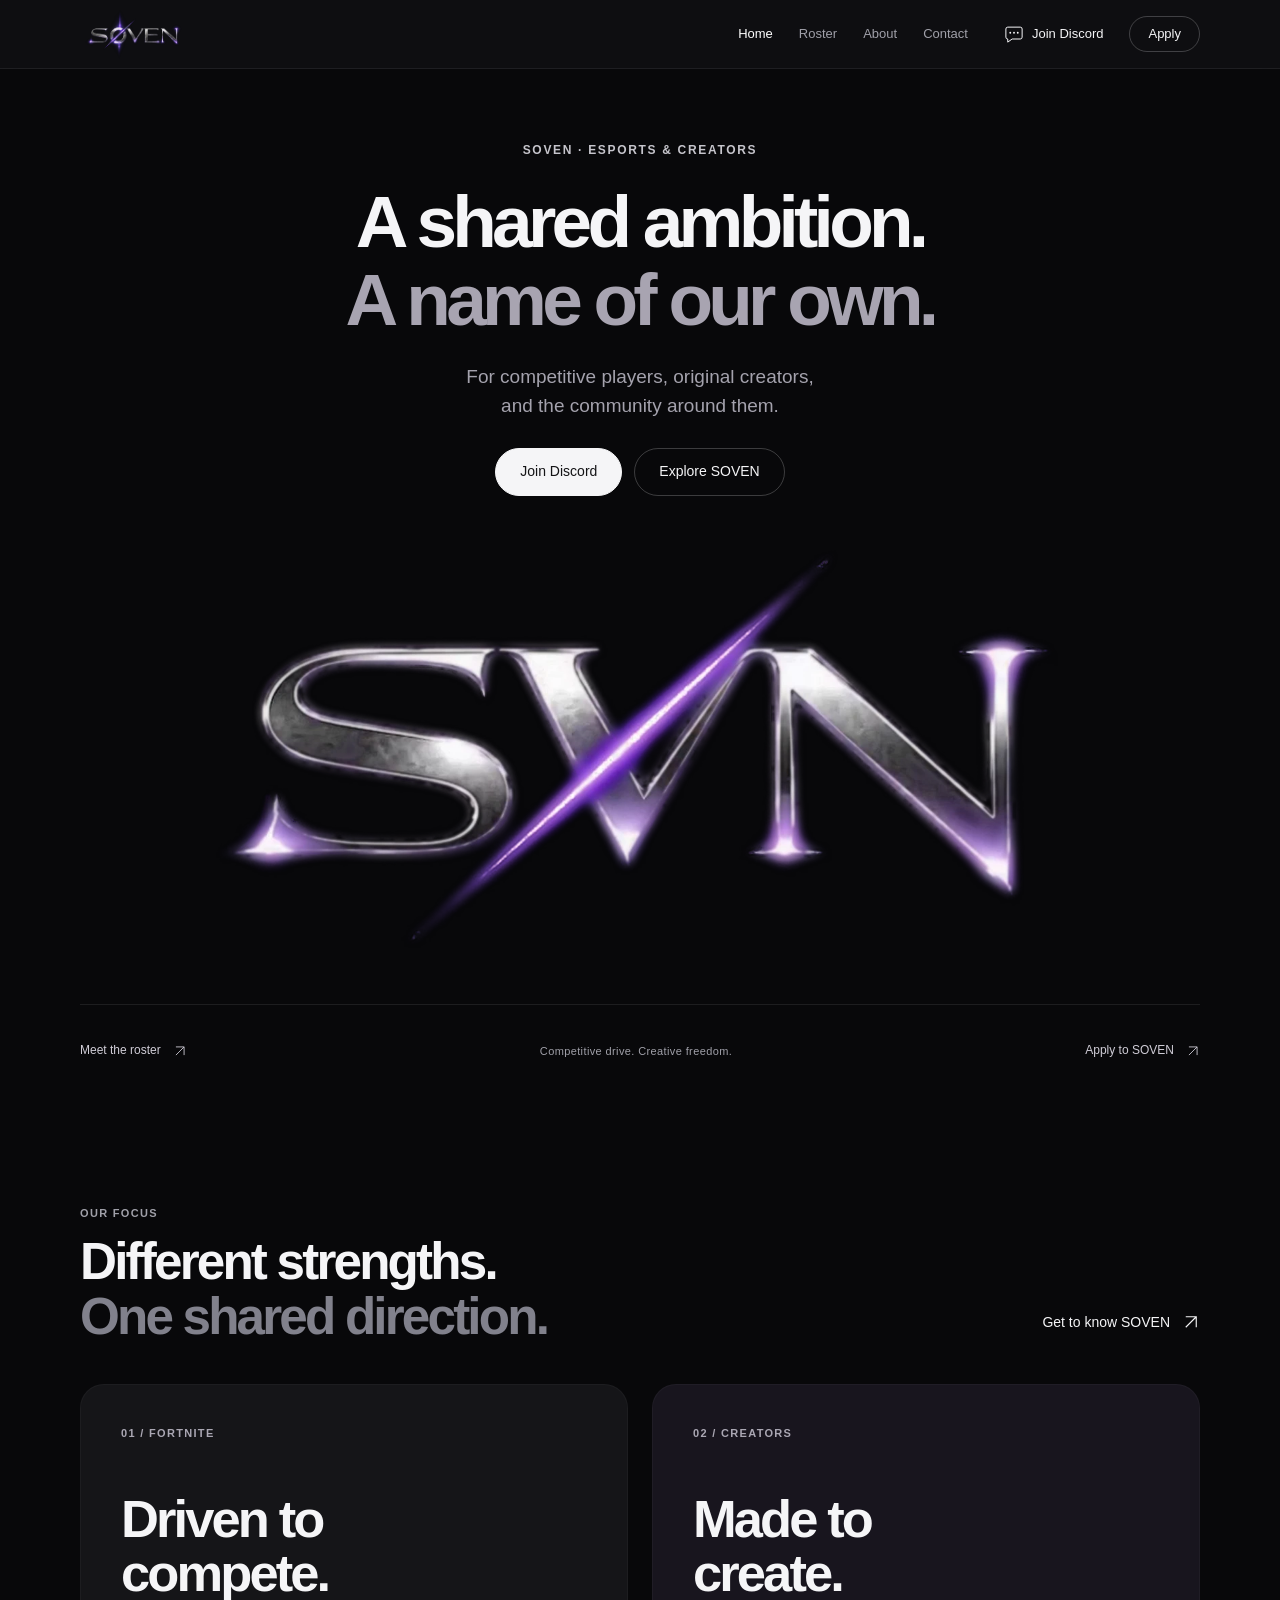
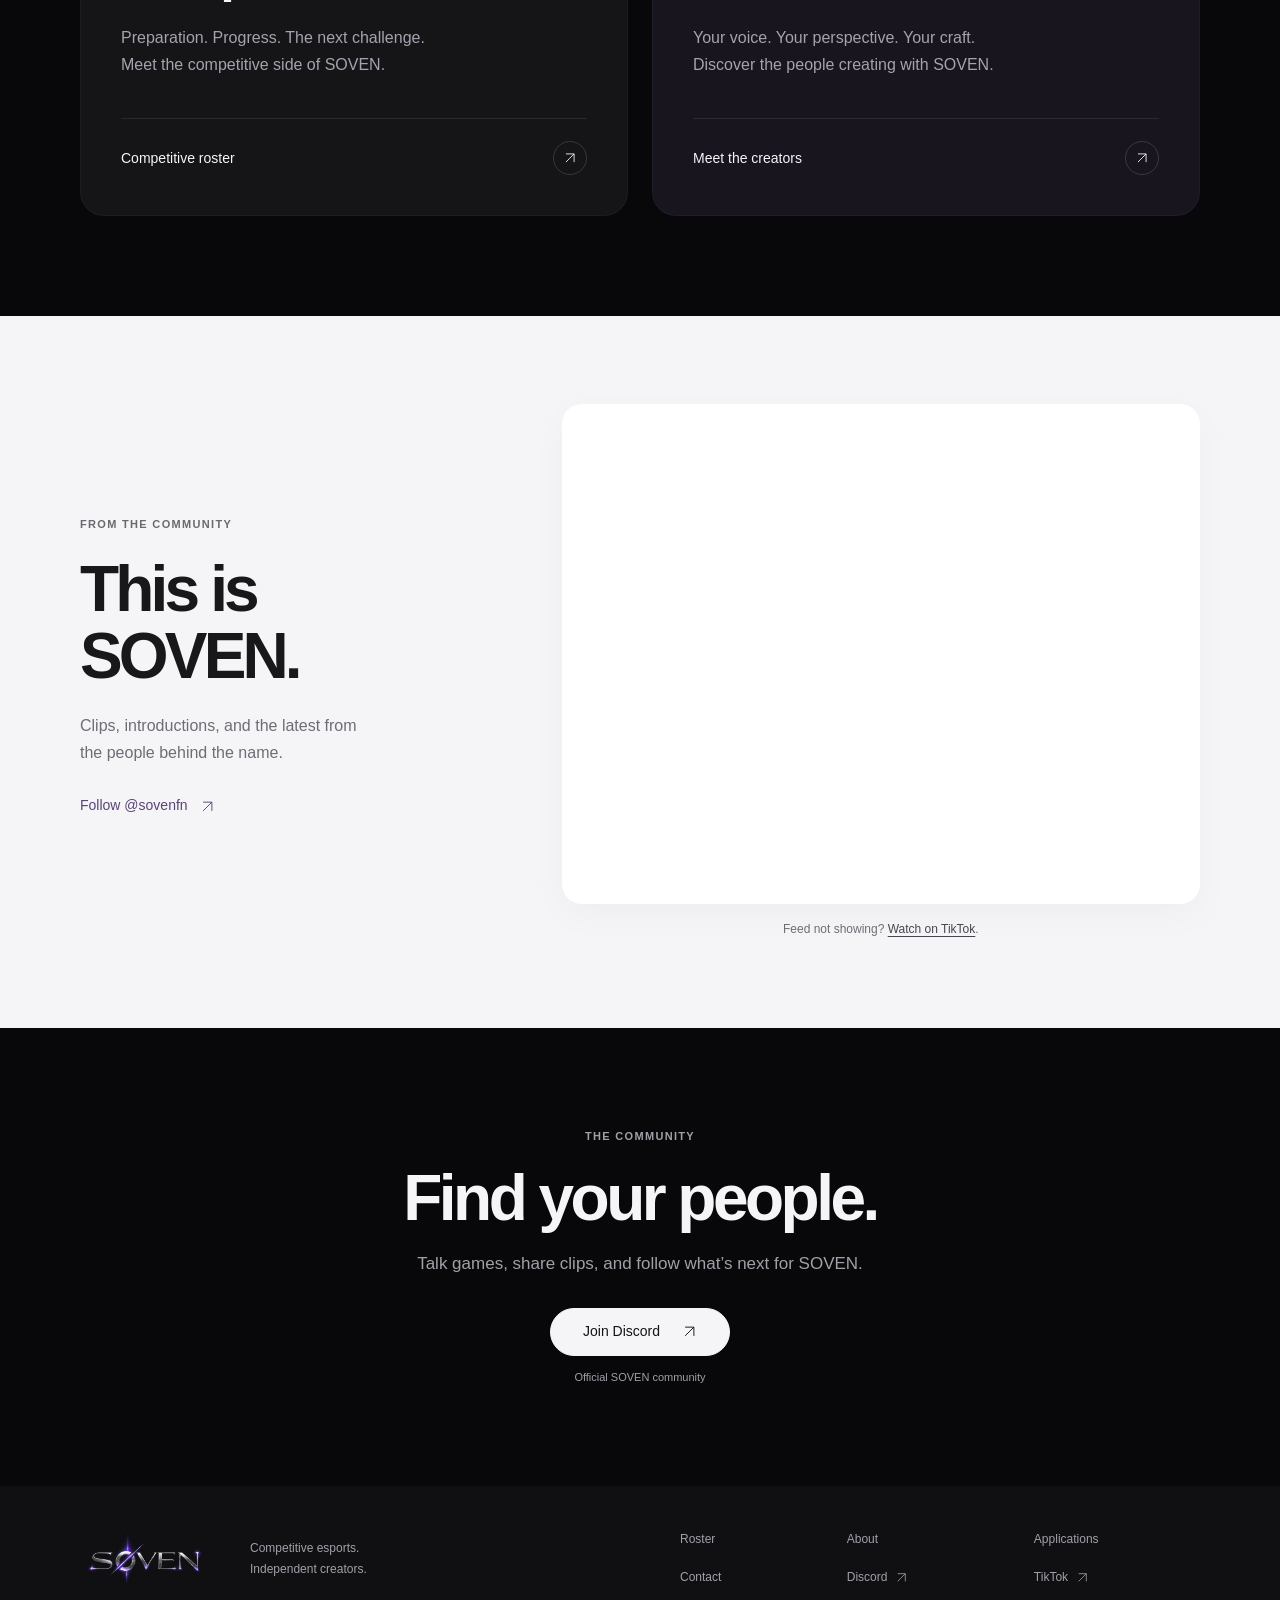
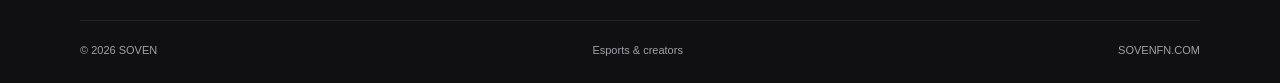
==== commit 67cf10b4: "Introduce SOVEN motion design and animated hero Center the supplied SVN animation in a refined homep" ====
--- a/index.html
+++ b/index.html
@@ -1,4 +1,4 @@
-<!doctype html><html lang="en"><head><meta charset="utf-8"><meta name="viewport" content="width=device-width, initial-scale=1"><meta name="theme-color" content="#0b0b0d"><title>SOVEN — Esports & Creators</title><meta name="description" content="SOVEN is an emerging esports and creator organization. Explore our roster, watch the latest content, and join the community."><meta property="og:title" content="SOVEN — Esports & Creators"><meta property="og:description" content="SOVEN is an emerging esports and creator organization. Explore our roster, watch the latest content, and join the community."><meta property="og:type" content="website"><meta property="og:url" content="https://sovenfn.com/"><meta property="og:image" content="https://sovenfn.com/assets/social-card.png"><meta property="og:image:alt" content="SOVEN — competitive esports and content creators"><meta name="twitter:card" content="summary_large_image"><link rel="canonical" href="https://sovenfn.com/"><link rel="icon" href="assets/favicon.png"><link rel="preload" href="assets/anton.ttf" as="font" type="font/ttf" crossorigin><link rel="stylesheet" href="styles.css?v=soven-20260919-clean"><script src="site-config.js?v=soven-20260919-clean" defer></script><script src="site.js?v=soven-20260919-clean" defer></script><noscript><style>@media(max-width:800px){.header{position:relative}.header-inner{flex-wrap:wrap;padding-bottom:18px}.nav{position:static;display:flex;flex-wrap:wrap;width:100%;padding:0;border:0}.menu-toggle{display:none}}</style></noscript></head><body class="home"><a class="skip" href="#main">Skip to content</a>
+<!doctype html><html lang="en"><head><meta charset="utf-8"><meta name="viewport" content="width=device-width, initial-scale=1"><meta name="theme-color" content="#0b0b0d"><title>SOVEN — Esports & Creators</title><meta name="description" content="SOVEN is an emerging esports and creator organization. Explore our roster, watch the latest content, and join the community."><meta property="og:title" content="SOVEN — Esports & Creators"><meta property="og:description" content="SOVEN is an emerging esports and creator organization. Explore our roster, watch the latest content, and join the community."><meta property="og:type" content="website"><meta property="og:url" content="https://sovenfn.com/"><meta property="og:image" content="https://sovenfn.com/assets/social-card.png"><meta property="og:image:alt" content="SOVEN — competitive esports and content creators"><meta name="twitter:card" content="summary_large_image"><link rel="canonical" href="https://sovenfn.com/"><link rel="icon" href="assets/favicon.png"><link rel="stylesheet" href="styles.css?v=soven-20260921-motion"><script src="site-config.js?v=soven-20260921-motion" defer></script><script src="site.js?v=soven-20260921-motion" defer></script><script src="motion.js?v=soven-20260921-motion" defer></script><noscript><style>@media(max-width:800px){.header{position:relative}.header-inner{flex-wrap:wrap;padding-bottom:18px}.nav{position:static;display:flex;flex-wrap:wrap;width:100%;padding:0;border:0}.menu-toggle{display:none}}</style></noscript></head><body class="home"><a class="skip" href="#main">Skip to content</a>
 <header class="header"><div class="wrap header-inner">
 <a class="brand" href="index.html" aria-label="SOVEN home"><img src="assets/wordmark.webp" width="142" height="70" alt="SOVEN"></a>
 <a class="mobile-discord" href="https://discord.gg/PHqZQjW3sS" data-discord target="_blank" rel="noopener noreferrer"><svg class="icon chat-icon" viewBox="0 0 32 32" fill="none" stroke="currentColor" stroke-width="1.6" aria-hidden="true" focusable="false"><path d="M6 5h20a3 3 0 0 1 3 3v13a3 3 0 0 1-3 3H13l-7 5v-5a3 3 0 0 1-3-3V8a3 3 0 0 1 3-3Z"/><path d="M10 14h.01M16 14h.01M22 14h.01" stroke-width="3" stroke-linecap="round"/></svg><span>Join Discord</span></a>
@@ -6,7 +6,12 @@
 <nav class="nav" id="navigation" aria-label="Main navigation"><a href="index.html" aria-current="page">Home</a><a href="roster.html">Roster</a><a href="about.html">About</a><a href="contact.html">Contact</a>
 <a class="nav-discord" href="discord.html"><svg class="icon chat-icon" viewBox="0 0 32 32" fill="none" stroke="currentColor" stroke-width="1.6" aria-hidden="true" focusable="false"><path d="M6 5h20a3 3 0 0 1 3 3v13a3 3 0 0 1-3 3H13l-7 5v-5a3 3 0 0 1-3-3V8a3 3 0 0 1 3-3Z"/><path d="M10 14h.01M16 14h.01M22 14h.01" stroke-width="3" stroke-linecap="round"/></svg><span>Join Discord</span></a>
 <a class="button nav-apply" href="apply.html" ><span>Apply</span><svg class="icon arrow" viewBox="0 0 24 24" fill="none" stroke="currentColor" stroke-width="1.5" aria-hidden="true" focusable="false"><path d="M5 19 19 5M5 5h14v14"/></svg></a></nav></div></header><main id="main">
-<section class="home-hero"><div class="wrap home-intro"><div class="hero-copy"><div class="eyebrow">SOVEN / Esports &amp; creators</div><h1>Built to compete.<br><span>Driven to create.</span></h1><p>An emerging organization for competitive Fortnite players, original creators, and the community around them.</p><div class="actions"><a class="button primary" href="https://discord.gg/PHqZQjW3sS" data-discord target="_blank" rel="noopener noreferrer"><span>Join Discord</span><svg class="icon arrow" viewBox="0 0 24 24" fill="none" stroke="currentColor" stroke-width="1.5" aria-hidden="true" focusable="false"><path d="M5 19 19 5M5 5h14v14"/></svg></a><a class="button secondary" href="apply.html" ><span>Apply to SOVEN</span><svg class="icon arrow" viewBox="0 0 24 24" fill="none" stroke="currentColor" stroke-width="1.5" aria-hidden="true" focusable="false"><path d="M5 19 19 5M5 5h14v14"/></svg></a></div><a class="hero-roster" href="roster.html">Meet the roster <svg class="icon arrow" viewBox="0 0 24 24" fill="none" stroke="currentColor" stroke-width="1.5" aria-hidden="true" focusable="false"><path d="M5 19 19 5M5 5h14v14"/></svg></a></div><div class="brand-stage"><div class="hero-wordmark hero-selected"><img src="assets/hero-wordmark.png" width="941" height="1672" alt="SOVEN" fetchpriority="high"></div></div></div></section>
-<section class="wrap section focus-section"><div class="section-heading"><div><div class="eyebrow">Our focus</div><h2>Two sides. One SOVEN.</h2></div><a class="text-link" href="about.html">About the organization <svg class="icon arrow" viewBox="0 0 24 24" fill="none" stroke="currentColor" stroke-width="1.5" aria-hidden="true" focusable="false"><path d="M5 19 19 5M5 5h14v14"/></svg></a></div><div class="focus-grid"><a class="focus-card" href="roster.html#competitive"><span class="eyebrow">Fortnite</span><h3>Competitive</h3><p>Players with the drive to improve, prepare, and compete.</p><span class="card-link">Explore the roster <svg class="icon arrow" viewBox="0 0 24 24" fill="none" stroke="currentColor" stroke-width="1.5" aria-hidden="true" focusable="false"><path d="M5 19 19 5M5 5h14v14"/></svg></span></a><a class="focus-card" href="roster.html#creators"><span class="eyebrow">Content &amp; community</span><h3>Creators</h3><p>Individual voices making original content under the SOVEN name.</p><span class="card-link">Meet the creators <svg class="icon arrow" viewBox="0 0 24 24" fill="none" stroke="currentColor" stroke-width="1.5" aria-hidden="true" focusable="false"><path d="M5 19 19 5M5 5h14v14"/></svg></span></a></div></section>
-<section class="wrap section latest-section" id="latest" aria-labelledby="latest-title"><div class="section-heading"><div><div class="eyebrow">@sovenfn</div><h2 id="latest-title">Latest from SOVEN.</h2></div><a class="button text-button" href="https://www.tiktok.com/@sovenfn" target="_blank" rel="noopener noreferrer"><span>Follow on TikTok</span><svg class="icon arrow" viewBox="0 0 24 24" fill="none" stroke="currentColor" stroke-width="1.5" aria-hidden="true" focusable="false"><path d="M5 19 19 5M5 5h14v14"/></svg></a></div><div class="tiktok-feed"><iframe class="tiktok-profile" src="https://www.tiktok.com/embed/@sovenfn" title="Recent posts from SOVEN on TikTok" width="720" height="500" loading="eager" allow="fullscreen" referrerpolicy="strict-origin-when-cross-origin"></iframe><p class="small-copy tiktok-fallback">Feed not showing? <a href="https://www.tiktok.com/@sovenfn" target="_blank" rel="noopener noreferrer">Watch on TikTok</a>.</p></div></section>
+
+<section class="home-hero" aria-labelledby="hero-title"><div class="wrap home-intro">
+<div class="hero-copy"><div class="eyebrow">SOVEN · Esports &amp; creators</div><h1 id="hero-title">A shared ambition.<br><span>A name of our own.</span></h1><p>For competitive players, original creators,<br class="desktop-break"> and the community around them.</p><div class="actions"><a class="button primary" href="https://discord.gg/PHqZQjW3sS" data-discord target="_blank" rel="noopener noreferrer"><span>Join Discord</span><svg class="icon arrow" viewBox="0 0 24 24" fill="none" stroke="currentColor" stroke-width="1.5" aria-hidden="true" focusable="false"><path d="M5 19 19 5M5 5h14v14"/></svg></a><a class="button secondary" href="#focus" ><span>Explore SOVEN</span><svg class="icon arrow" viewBox="0 0 24 24" fill="none" stroke="currentColor" stroke-width="1.5" aria-hidden="true" focusable="false"><path d="M5 19 19 5M5 5h14v14"/></svg></a></div></div>
+<div class="brand-stage"><div class="motion-art" data-brand-motion><img class="motion-poster" src="assets/svn-motion-poster.webp" width="1280" height="640" alt="SVN, the SOVEN wordmark" fetchpriority="high"><video class="brand-video" width="1280" height="640" muted loop playsinline preload="none" aria-hidden="true" tabindex="-1" data-src="assets/svn-motion.mp4"></video></div><button class="motion-toggle" type="button" hidden aria-label="Play logo animation"><svg viewBox="0 0 16 16" class="motion-play" aria-hidden="true"><path d="m5 3 7 5-7 5Z" fill="currentColor"/></svg><svg viewBox="0 0 16 16" class="motion-pause" aria-hidden="true"><path d="M5 3v10M11 3v10" stroke="currentColor" stroke-width="2"/></svg><span>Play animation</span></button></div>
+<div class="hero-bottom"><a href="roster.html">Meet the roster <svg class="icon arrow" viewBox="0 0 24 24" fill="none" stroke="currentColor" stroke-width="1.5" aria-hidden="true" focusable="false"><path d="M5 19 19 5M5 5h14v14"/></svg></a><span>Competitive drive. Creative freedom.</span><a href="apply.html">Apply to SOVEN <svg class="icon arrow" viewBox="0 0 24 24" fill="none" stroke="currentColor" stroke-width="1.5" aria-hidden="true" focusable="false"><path d="M5 19 19 5M5 5h14v14"/></svg></a></div>
+</div></section>
+<section class="wrap section focus-section" id="focus" aria-labelledby="focus-title"><div class="section-heading" data-reveal><div><div class="eyebrow">Our focus</div><h2 id="focus-title">Different strengths.<br><span class="muted-heading">One shared direction.</span></h2></div><a class="text-link" href="about.html">Get to know SOVEN <svg class="icon arrow" viewBox="0 0 24 24" fill="none" stroke="currentColor" stroke-width="1.5" aria-hidden="true" focusable="false"><path d="M5 19 19 5M5 5h14v14"/></svg></a></div><div class="focus-grid"><a class="focus-card" href="roster.html#competitive" data-reveal><span class="eyebrow">01 / Fortnite</span><h3>Driven to<br>compete.</h3><p>Preparation. Progress. The next challenge.<br>Meet the competitive side of SOVEN.</p><span class="card-link">Competitive roster <span class="card-arrow"><svg class="icon arrow" viewBox="0 0 24 24" fill="none" stroke="currentColor" stroke-width="1.5" aria-hidden="true" focusable="false"><path d="M5 19 19 5M5 5h14v14"/></svg></span></span></a><a class="focus-card" href="roster.html#creators" data-reveal><span class="eyebrow">02 / Creators</span><h3>Made to<br>create.</h3><p>Your voice. Your perspective. Your craft.<br>Discover the people creating with SOVEN.</p><span class="card-link">Meet the creators <span class="card-arrow"><svg class="icon arrow" viewBox="0 0 24 24" fill="none" stroke="currentColor" stroke-width="1.5" aria-hidden="true" focusable="false"><path d="M5 19 19 5M5 5h14v14"/></svg></span></span></a></div></section>
+<section class="latest-section" id="latest" aria-labelledby="latest-title"><div class="wrap latest-layout"><div class="latest-copy" data-reveal><div class="eyebrow">From the community</div><h2 id="latest-title">This is <br>SOVEN.</h2><p>Clips, introductions, and the latest from<br class="desktop-break"> the people behind the name.</p><a class="button text-button" href="https://www.tiktok.com/@sovenfn" target="_blank" rel="noopener noreferrer"><span>Follow @sovenfn</span><svg class="icon arrow" viewBox="0 0 24 24" fill="none" stroke="currentColor" stroke-width="1.5" aria-hidden="true" focusable="false"><path d="M5 19 19 5M5 5h14v14"/></svg></a></div><div class="tiktok-feed"><iframe class="tiktok-profile" src="https://www.tiktok.com/embed/@sovenfn" title="Recent posts from SOVEN on TikTok" width="720" height="500" loading="lazy" allow="fullscreen" referrerpolicy="strict-origin-when-cross-origin"></iframe><p class="small-copy tiktok-fallback">Feed not showing? <a href="https://www.tiktok.com/@sovenfn" target="_blank" rel="noopener noreferrer">Watch on TikTok</a>.</p></div></div></section>
 <section class="community-section" aria-labelledby="community-title"><div class="wrap community-grid"><div><div class="eyebrow">The community</div><h2 id="community-title">Find your people.</h2><p>Talk games, share clips, and follow what’s next for SOVEN.</p></div><div class="community-action"><a class="button primary" href="https://discord.gg/PHqZQjW3sS" data-discord target="_blank" rel="noopener noreferrer"><span>Join Discord</span><svg class="icon arrow" viewBox="0 0 24 24" fill="none" stroke="currentColor" stroke-width="1.5" aria-hidden="true" focusable="false"><path d="M5 19 19 5M5 5h14v14"/></svg></a><span class="link-note">Official SOVEN community</span></div></div></section></main><footer class="footer"><div class="wrap"><div class="footer-top"><a class="footer-brand" href="index.html" aria-label="SOVEN home"><img src="assets/wordmark.webp" width="160" height="80" alt="SOVEN" loading="lazy"></a><p>Competitive esports.<br>Independent creators.</p><div class="footer-links"><a href="roster.html">Roster</a><a href="about.html">About</a><a href="apply.html">Applications</a><a href="contact.html">Contact</a><a href="discord.html">Discord <svg class="icon arrow" viewBox="0 0 24 24" fill="none" stroke="currentColor" stroke-width="1.5" aria-hidden="true" focusable="false"><path d="M5 19 19 5M5 5h14v14"/></svg></a><a href="https://www.tiktok.com/@sovenfn" target="_blank" rel="noopener noreferrer">TikTok <svg class="icon arrow" viewBox="0 0 24 24" fill="none" stroke="currentColor" stroke-width="1.5" aria-hidden="true" focusable="false"><path d="M5 19 19 5M5 5h14v14"/></svg></a></div></div><div class="footer-bottom"><span>© 2026 SOVEN</span><span>Esports &amp; creators</span><a href="index.html">SOVENFN.COM</a></div></div></footer></body></html>
--- a/styles.css
+++ b/styles.css
@@ -1,28 +1,48 @@
-/* SOVEN — restrained typography, consistent spacing, original brand artwork. */
-@font-face{font-family:SovenDisplay;src:url('assets/anton.ttf') format('truetype');font-weight:400;font-style:normal;font-display:swap}
-:root{--bg:#0c0c0f;--surface:#131317;--line:#29292f;--ink:#f0eef3;--muted:#a8a6b1;--accent:#c0a7e4;--display:SovenDisplay,Impact,'Arial Narrow',sans-serif}
-*{box-sizing:border-box}html{scroll-behavior:smooth;scroll-padding-top:96px}body{margin:0;background:var(--bg);color:var(--ink);font:16px/1.65 Arial,Helvetica,sans-serif;-webkit-font-smoothing:antialiased}a{color:inherit;text-decoration:none}button,input,textarea,select{font:inherit}button{cursor:pointer}img{max-width:100%;display:block}button,a{-webkit-tap-highlight-color:transparent}[hidden]{display:none!important}::selection{background:var(--accent);color:var(--bg)}a:focus-visible,button:focus-visible,input:focus-visible,textarea:focus-visible,select:focus-visible,summary:focus-visible{outline:2px solid var(--accent);outline-offset:5px}
-.wrap{width:min(1180px,calc(100% - 80px));margin-inline:auto}.eyebrow{display:flex;align-items:center;gap:10px;color:var(--muted);font-size:12px;line-height:1.5;letter-spacing:.12em;font-weight:600;text-transform:uppercase}.section-index,.principle-index,.slash{display:none}.icon{width:18px;height:18px;flex-shrink:0;vertical-align:middle}.chat-icon{width:20px;height:20px}.arrow{transition:transform .2s}.button:hover .arrow,.focus-card:hover .arrow,.text-link:hover .arrow{transform:translate(2px,-2px)}
-/* Navigation */
-.header{position:sticky;top:0;z-index:20;background:#0c0c0ff5;border-bottom:1px solid var(--line);backdrop-filter:blur(12px)}.header-inner{min-height:76px;display:flex;align-items:center;justify-content:space-between;gap:28px}.brand{flex-shrink:0}.brand img{width:116px;height:56px;object-fit:contain}.nav{display:flex;align-items:center;gap:26px}.nav>a{font-size:14px;color:var(--muted)}.nav>a:hover,.nav>a[aria-current=page]{color:var(--ink)}.nav>a[aria-current=page]:not(.button){text-decoration:underline;text-underline-offset:8px;text-decoration-color:var(--accent)}.nav .nav-discord{display:flex;align-items:center;gap:8px;margin-left:10px;color:var(--ink)}.nav .nav-apply{min-height:40px;padding:8px 16px;gap:16px;color:var(--ink)}.menu-toggle,.mobile-discord{display:none}.skip{position:fixed;top:-100px;left:16px;padding:12px 20px;background:var(--ink);color:var(--bg);z-index:100}.skip:focus{top:12px}
-/* Shared actions */
-.button{display:inline-flex;justify-content:center;align-items:center;gap:22px;padding:12px 20px;min-height:48px;border:1px solid #49474f;border-radius:4px;font-size:14px;font-weight:600;line-height:1.4;transition:background .2s,border-color .2s,color .2s}.button:hover{background:#202026;border-color:#82798f}.button.primary{background:var(--ink);color:#141217;border-color:var(--ink)}.button.primary:hover{background:#ded4ea;border-color:#ded4ea}.button.secondary{color:var(--ink)}.button.text-button,.text-link,.back-link,.hero-roster{display:inline-flex;align-items:center;gap:12px;min-height:44px;font-size:14px;border:0;border-radius:0;padding:8px 0;background:transparent}.button.text-button:hover,.text-link:hover,.back-link:hover,.hero-roster:hover{color:var(--accent);background:transparent}.actions{display:flex;align-items:center;gap:12px;flex-wrap:wrap}.link-note{display:block;color:var(--muted);font-size:12px;margin:12px 0 0}.small-copy,.required-note,.unavailable{font-size:14px;color:var(--muted)}.small-copy a,.notice a{text-decoration:underline;text-underline-offset:3px}
-/* Home: one clear introduction and a quiet brand entrance. */
-.home-hero{border-bottom:1px solid var(--line)}.home-intro{display:grid;grid-template-columns:1fr 1fr;gap:48px;align-items:center;padding-block:80px 72px}.hero-copy h1{font:400 clamp(42px,4.3vw,64px)/1.16 var(--display);letter-spacing:.005em;margin:22px 0;text-transform:uppercase}.hero-copy h1 span{color:var(--accent)}.hero-copy>p{font-size:16px;color:var(--muted);max-width:470px;margin:0 0 30px}.hero-roster{margin-top:18px;color:var(--muted)}.brand-stage{display:grid;place-items:center;min-width:0}.hero-selected{position:relative;width:100%;aspect-ratio:2/1;overflow:hidden;animation:brand-fade .55s ease-out both}.hero-selected>img{position:absolute;width:100%;height:auto;max-width:none;top:50%;left:0;transform:translateY(-47%)}
-@keyframes brand-fade{from{opacity:.4}to{opacity:1}}
-/* Section rhythm */
-.section{padding:72px 0;border-bottom:1px solid var(--line)}.section-heading{display:flex;align-items:end;justify-content:space-between;gap:32px;margin-bottom:30px}.section h2,.community-section h2,.cta-strip h2{font:500 clamp(28px,2.8vw,38px)/1.2 Arial,Helvetica,sans-serif;letter-spacing:-.04em;margin:12px 0 0}.section-heading>p{max-width:380px;color:var(--muted);font-size:16px;margin:0}.focus-grid{display:grid;grid-template-columns:1fr 1fr;gap:22px}.focus-card{display:block;padding:30px;background:var(--surface);border:1px solid var(--line);border-radius:6px;transition:border-color .2s,background .2s}.focus-card:hover{border-color:#706479;background:#18171d}.focus-card h3{font-size:28px;font-weight:500;letter-spacing:-.03em;line-height:1.2;margin:30px 0 12px}.focus-card p{color:var(--muted);font-size:16px;max-width:400px;margin:0 0 30px}.card-link{display:flex;align-items:center;justify-content:space-between;border-top:1px solid var(--line);padding-top:18px;font-size:14px}.tiktok-feed{max-width:780px;margin-inline:auto}.tiktok-profile{display:block;width:100%;height:500px;border:0;border-radius:6px;background:#fff}.tiktok-fallback{text-align:center;font-size:13px;margin:16px 0 0}.latest-section{border-bottom:0}
-.community-section{background:var(--surface);border-block:1px solid var(--line);padding:52px 0}.community-grid{display:flex;justify-content:space-between;gap:40px;align-items:center}.community-grid p{font-size:16px;color:var(--muted);margin:16px 0 0;max-width:580px}.community-action{flex-shrink:0;text-align:center}.community-action .button{min-width:205px}.cta-strip{display:flex;align-items:center;justify-content:space-between;gap:32px;padding:52px 0}.cta-strip h2{font-size:30px}.cta-strip p{font-size:15px;color:var(--muted);margin:12px 0 0}
-/* Footer */
-.footer{padding:30px 0 24px;border-top:1px solid var(--line)}.community-section+.footer{border-top:0}.footer-top{display:grid;grid-template-columns:140px 1fr 1.3fr;gap:30px;align-items:center;padding-bottom:26px}.footer-brand img{width:130px;height:64px;object-fit:contain}.footer-top>p{color:var(--muted);font-size:13px;line-height:1.7}.footer-links{display:grid;grid-template-columns:repeat(3,auto);gap:6px 24px;font-size:14px;color:var(--muted)}.footer-links a{display:flex;gap:8px;align-items:center;min-height:32px}.footer-links a:hover{color:var(--ink)}.footer-links .icon{width:13px;height:13px}.footer-bottom{display:flex;justify-content:space-between;gap:16px;border-top:1px solid var(--line);padding-top:20px;font-size:12px;color:var(--muted)}
-/* Interior pages */
-.page-intro{padding:62px 0 40px;border-bottom:1px solid var(--line)}.page-title{font:500 clamp(40px,5.4vw,70px)/1.1 Arial,Helvetica,sans-serif;letter-spacing:-.05em;margin:22px 0;color:var(--ink)}.lead{font-size:17px;color:var(--muted);line-height:1.65;max-width:640px;margin:0}.page-tabs{display:flex;gap:28px;margin-top:24px}.page-tabs a{font-size:14px;padding:10px 0;border-bottom:1px solid #6b6078}.empty-roster{display:flex;gap:26px;align-items:center;padding:30px;border:1px solid var(--line);border-radius:6px;background:var(--surface)}.empty-mark{width:72px;height:72px;object-fit:contain}.empty-roster h3{font-size:24px;font-weight:500;letter-spacing:-.025em;line-height:1.3;margin:8px 0}.empty-roster p{color:var(--muted);font-size:15px;margin:0;max-width:500px}.tag{display:inline-flex;border:1px solid #4b4355;color:#c3b4d1;font-size:12px;padding:6px 10px;border-radius:3px;white-space:nowrap;margin-left:auto}.creators-layout{display:grid;grid-template-columns:1fr 1fr;gap:64px;align-items:center}.roster-grid{display:grid;grid-template-columns:repeat(auto-fit,minmax(min(100%,260px),1fr));gap:24px}.profile{background:var(--surface);border:1px solid var(--line);border-radius:6px;overflow:hidden;max-width:420px;width:100%}.profile>img,.profile-placeholder{width:100%;aspect-ratio:5/3;object-fit:cover;background:#1b1821}.profile-placeholder{display:grid;place-items:center;font:400 76px/1 var(--display);color:#aa91bf;letter-spacing:.02em}.profile-body{padding:24px;overflow-wrap:anywhere}.profile h3{font-size:28px;font-weight:500;line-height:1.2;letter-spacing:-.03em;margin:0 0 10px}.profile-name-tag{font-size:11px;letter-spacing:.06em;vertical-align:super;color:var(--accent);margin-right:5px}.profile p{color:var(--muted);font-size:14px;margin:8px 0 22px}.profile-socials{display:flex;gap:24px;flex-wrap:wrap;border-top:1px solid var(--line);padding-top:12px}.profile-socials a{display:flex;align-items:center;gap:16px;font-size:14px;min-height:32px}.profile-socials .icon{width:16px;height:16px}.roster-editorial>p{font-size:32px;letter-spacing:-.04em;line-height:1.25;margin:16px 0}.roster-editorial>div{font-size:16px;max-width:360px;color:var(--muted)}.intro-grid{display:grid;grid-template-columns:1fr 1.2fr;gap:64px}.body-copy p{font-size:16px;color:var(--muted);margin:0 0 22px}.body-copy p:last-child{margin:0}.principles{display:grid;grid-template-columns:repeat(3,1fr);gap:32px;margin-top:32px}.principles article{border-top:1px solid var(--line);padding-top:22px}.principles h3{font-size:21px;line-height:1.3;font-weight:500;letter-spacing:-.025em;margin:0 0 12px}.principles p{font-size:15px;color:var(--muted);margin:0}.divisions{display:grid;grid-template-columns:1fr 1fr;gap:22px}.division{padding:30px;border:1px solid var(--line);border-radius:6px;background:var(--surface);min-width:0}.division-top{display:flex;justify-content:space-between;gap:14px;font-size:12px;color:var(--accent)}.division h3{font-size:30px;font-weight:500;line-height:1.2;letter-spacing:-.035em;margin:30px 0 16px}.division p{font-size:16px;color:var(--muted);max-width:430px;margin:0 0 26px}.notice{background:#18151e;border:1px solid #39313f;border-radius:4px;padding:18px 22px;color:#ccc3d6;font-size:14px;line-height:1.65;margin:24px 0}.notice strong{display:block;color:var(--ink);margin-bottom:4px}.eligibility{display:flex;align-items:center;gap:10px;font-size:14px;color:#c3b8d0;margin:22px 0 0}.eligibility>span{border:1px solid #655472;border-radius:3px;font-size:12px;padding:3px 7px;flex-shrink:0}
-/* Contact and community */
-.contact-section{display:grid;grid-template-columns:1fr 1.25fr;gap:56px}.contact-discord{background:var(--surface);border:1px solid #41364d;border-radius:6px;padding:30px;display:flex;flex-direction:column;justify-content:space-between;min-height:300px;transition:border-color .2s}.contact-discord:hover{border-color:var(--accent)}.community-symbol{display:flex;gap:10px;align-items:center;color:var(--accent);font-size:12px;letter-spacing:.08em}.contact-discord h2{font-size:42px;margin:26px 0;line-height:1.1}.contact-discord-bottom{display:flex;justify-content:space-between;gap:18px;align-items:center}.contact-discord-bottom p{font-size:14px;color:var(--muted);margin:0}.round-arrow{display:grid;place-items:center;width:38px;height:38px;flex-shrink:0}.social-row{display:flex;align-items:center;justify-content:space-between;gap:22px;padding:24px 0;border-bottom:1px solid var(--line);min-width:0}.social-row:first-child{padding-top:0}.social-row h2{font-size:27px;margin:8px 0}.social-row p{font-size:14px;color:var(--muted);margin:0;overflow-wrap:anywhere}.social-row .button{white-space:nowrap}.social-row .eyebrow{font-size:11px}.discord-landing{display:grid;grid-template-columns:.85fr 1fr;gap:80px;align-items:center;padding-block:64px 72px}.discord-identity{background:var(--surface);border:1px solid var(--line);border-radius:6px;padding:26px}.discord-identity>img{width:100%;max-width:340px;height:auto;margin:28px auto}.discord-identity .eyebrow{font-size:11px}.identity-label{display:flex;justify-content:space-between;gap:20px;padding-top:16px;border-top:1px solid var(--line);font-size:11px;color:var(--muted);letter-spacing:.04em}.discord-invite h1{font-size:clamp(38px,4.5vw,60px);font-weight:500;letter-spacing:-.045em;line-height:1.1;margin:24px 0}.discord-invite h1 span{color:var(--accent)}.discord-invite .lead{font-size:16px}.discord-join{margin-top:24px;width:100%;max-width:420px}.invite-details{margin-top:28px;border-top:1px solid var(--line)}.invite-details>div{display:flex;gap:20px;padding:14px 0;border-bottom:1px solid var(--line);align-items:center}.invite-details>div>span{font-size:12px;color:var(--accent)}.invite-details p{font-size:14px;color:var(--muted);margin:0}.invite-details strong{display:block;color:var(--ink);font-size:16px;font-weight:500;margin-bottom:2px}
-/* Applications: direct submission first, optional drafts in a disclosure. */
-.application-layout{display:grid;grid-template-columns:260px minmax(0,1fr);gap:56px;padding-block:44px 72px}.application-aside{align-self:start}.application-aside h2{font-size:23px;line-height:1.3;letter-spacing:-.03em;font-weight:500;margin:24px 0 16px}.application-aside p{font-size:14px;color:var(--muted)}.application-aside .notice{padding:16px}.path-switch{display:flex;gap:28px;border-bottom:1px solid var(--line);margin-bottom:26px}.path-switch a{font-size:14px;padding:12px 0;color:var(--muted)}.path-switch a[aria-current=page]{color:var(--ink);border-bottom:2px solid var(--accent)}#google-form-link{margin:0 0 28px}.draft-panel{border:1px solid var(--line);border-radius:6px;padding:20px 24px;background:var(--surface)}.draft-panel>summary{cursor:pointer;font-size:16px;font-weight:500;padding-block:4px}.draft-panel[open]>summary{margin-bottom:24px}.draft-panel>p{margin:12px 0 24px}.application-form fieldset{border:0;border-bottom:1px solid var(--line);padding:0 0 28px;margin:0 0 28px;min-width:0}.application-form legend{font-size:21px;letter-spacing:-.02em;padding:0;margin-bottom:22px}.fields{display:grid;grid-template-columns:1fr 1fr;gap:22px}.field{display:flex;flex-direction:column;gap:8px;min-width:0}.field.full{grid-column:1/-1}.field label{font-size:14px}.field input,.field textarea,.field select{width:100%;min-height:48px;padding:12px 14px;border:1px solid #514a5b;border-radius:3px;background:#0f0f13;color:var(--ink);font-size:16px}.field input:hover,.field textarea:hover{border-color:#8f7fa3}.field textarea{min-height:120px;resize:vertical}.field small{font-size:13px;color:var(--muted)}.form-actions{display:flex;gap:14px;flex-wrap:wrap}.button:disabled{cursor:not-allowed;opacity:.5}.form-status{font-size:14px;color:var(--accent)}.not-found{padding-block:100px;min-height:55vh}.not-found h1{font-size:clamp(36px,6vw,72px);font-weight:500;letter-spacing:-.04em;line-height:1.1}.not-found p{color:var(--muted)}
-@media(max-width:1000px){.nav{gap:18px}.nav .nav-discord{margin-left:0}.home-intro{gap:24px}.hero-copy h1{font-size:46px}.hero-copy .button{gap:14px;padding:12px 16px}.footer-top{grid-template-columns:120px 1fr 1.3fr;gap:22px}.application-layout{grid-template-columns:230px minmax(0,1fr);gap:32px}.social-row{flex-wrap:wrap}.discord-landing{gap:40px}}
-@media(max-width:800px){.wrap{width:calc(100% - 40px)}.header-inner{min-height:68px;gap:16px}.brand img{width:105px;height:54px}.mobile-discord{display:inline-flex;align-items:center;gap:7px;min-height:44px;margin-left:auto;color:var(--accent);font-size:13px;font-weight:600;white-space:nowrap}.mobile-discord .chat-icon{width:18px;height:18px}.menu-toggle{display:inline-flex;align-items:center;justify-content:center;gap:12px;min-height:44px;padding:10px 12px;border:1px solid #48434f;border-radius:4px;background:transparent;color:var(--ink);font-size:13px}.menu-lines{width:16px;height:10px;border-block:1px solid currentColor}.menu-toggle[aria-expanded=true] .menu-lines{height:0;border-bottom:0}.nav{display:none;position:absolute;top:100%;left:0;right:0;padding:18px 20px 24px;flex-direction:column;align-items:stretch;gap:4px;border-bottom:1px solid var(--line);background:#101013}.nav.open{display:flex}.nav>a{padding:12px 8px;min-height:44px;font-size:15px}.nav .nav-discord{margin:0}.nav .nav-apply{margin-top:8px;justify-content:space-between}.home-intro{grid-template-columns:1fr;gap:24px;padding-block:28px 40px}.brand-stage{grid-row:1}.hero-selected{max-width:440px}.hero-copy{max-width:620px}.hero-copy h1{font-size:clamp(36px,6vw,48px);margin:18px 0}.hero-copy>p{max-width:580px;margin-bottom:24px}.hero-roster{margin-top:12px}.section{padding:48px 0}.section-heading{gap:22px;align-items:start}.section h2{font-size:30px}.focus-card{padding:24px}.focus-card h3{font-size:26px;margin-top:24px}.focus-card p{font-size:15px}.community-section{padding:36px 0}.community-grid{gap:28px}.community-grid p{font-size:15px}.community-action .button{min-width:170px}.footer-top{grid-template-columns:1fr 1fr}.footer-top>p{text-align:right}.footer-links{grid-column:1/-1;grid-template-columns:repeat(3,1fr);gap:8px 24px}.footer-bottom>span:nth-child(2){display:none}.page-intro{padding:40px 0 32px}.page-title{font-size:48px}.lead{font-size:16px}.intro-grid{grid-template-columns:1fr;gap:28px}.principles{gap:22px}.creators-layout{gap:32px}.empty-roster{flex-wrap:wrap}.tag{margin-left:0}.contact-section{gap:32px}.social-row .eyebrow{font-size:11px}.contact-discord{padding:24px}.contact-discord h2{font-size:38px}.discord-landing{grid-template-columns:1fr;gap:32px;padding-block:28px 44px}.discord-identity{padding:20px}.discord-identity>img{max-width:200px;margin:20px auto}.discord-identity .eyebrow{justify-content:center}.discord-invite{max-width:620px}.discord-invite h1{font-size:44px}.application-layout{grid-template-columns:1fr;gap:20px;padding-block:28px 48px}.application-aside>p{max-width:620px}.application-aside .notice{margin-bottom:0}.application-aside h2{margin-top:18px}.cta-strip{padding:40px 0}.cta-strip h2{font-size:28px}}
-@media(max-width:600px){.section-heading{flex-direction:column;gap:14px;margin-bottom:24px}.section-heading h2{margin-top:10px}.focus-grid,.divisions{grid-template-columns:1fr;gap:16px}.focus-card p{max-width:none;margin-bottom:24px}.hero-copy .actions{display:grid;grid-template-columns:1fr 1fr;gap:10px}.hero-copy .button{font-size:13px;padding:12px;gap:10px}.hero-copy h1{font-size:clamp(32px,7.5vw,44px)}.hero-copy>p{font-size:15px}.hero-selected{width:92%;max-width:340px}.hero-copy .eyebrow{font-size:11px}.community-grid{flex-direction:column;align-items:start;gap:24px}.community-section h2{font-size:30px}.community-action{width:100%;text-align:left}.community-action .button{width:100%}.community-action .link-note{font-size:12px}.footer-top{gap:20px}.footer-brand img{width:118px}.footer-top>p{font-size:12px}.footer-links{font-size:13px;gap:6px 14px}.footer-bottom{font-size:11px}.page-title{font-size:40px;overflow-wrap:anywhere}.page-tabs{gap:22px}.eligibility{font-size:13px;align-items:start}.empty-roster{padding:22px;gap:18px}.empty-mark{width:64px;height:64px}.empty-roster h3{font-size:22px}.empty-roster .eyebrow{font-size:11px}.creators-layout{grid-template-columns:1fr}.profile{max-width:none}.roster-editorial>p{font-size:27px}.principles{grid-template-columns:1fr;gap:26px}.principles h3{font-size:21px}.division{padding:24px}.division h3{font-size:27px}.division .button{width:100%}.notice{padding:16px;font-size:14px}.contact-section{grid-template-columns:1fr;gap:32px}.contact-discord{min-height:245px}.social-row{flex-wrap:nowrap;gap:14px}.social-row>div{min-width:0}.social-row .button{font-size:12px;gap:8px}.social-row .eyebrow{font-size:10px;letter-spacing:.07em}.social-row p{font-size:13px}.social-row h2{font-size:26px}.cta-strip{flex-direction:column;align-items:start;gap:24px}.cta-strip>.button{width:100%}.tiktok-profile{height:440px}.fields{grid-template-columns:1fr;gap:20px}.field.full{grid-column:auto}.draft-panel{padding:18px 16px}.draft-panel summary{font-size:15px}.path-switch{gap:22px}.path-switch a{font-size:13px}.form-actions .button{width:100%}.application-form legend{font-size:20px}.application-page .page-title{font-size:38px}#google-form-link{width:100%}.discord-invite h1{font-size:40px}.discord-join{max-width:none}.not-found{padding-block:64px}}
-@media(max-width:360px){.wrap{width:calc(100% - 32px)}.header-inner{gap:9px}.brand img{width:85px}.mobile-discord{font-size:11px;gap:5px}.menu-toggle{font-size:12px;padding:9px;gap:8px}.mobile-discord .chat-icon{width:16px;height:16px}.hero-copy .actions{grid-template-columns:1fr}.hero-copy .button{justify-content:space-between;font-size:14px}.latest-section{width:calc(100% - 16px)}.latest-section>.section-heading{padding-inline:8px}.social-row{flex-wrap:wrap}.page-title{font-size:36px}.footer-links{gap:8px}.footer-links .icon{display:none}.path-switch{gap:14px}}
+/* SOVEN — restrained typography, consistent spacing, original brand artwork. */
+@font-face{font-family:SovenDisplay;src:url('assets/anton.ttf') format('truetype');font-weight:400;font-style:normal;font-display:swap}
+:root{--bg:#0c0c0f;--surface:#131317;--line:#29292f;--ink:#f0eef3;--muted:#a8a6b1;--accent:#c0a7e4;--display:SovenDisplay,Impact,'Arial Narrow',sans-serif}
+*{box-sizing:border-box}html{scroll-behavior:smooth;scroll-padding-top:96px}body{margin:0;background:var(--bg);color:var(--ink);font:16px/1.65 Arial,Helvetica,sans-serif;-webkit-font-smoothing:antialiased}a{color:inherit;text-decoration:none}button,input,textarea,select{font:inherit}button{cursor:pointer}img{max-width:100%;display:block}button,a{-webkit-tap-highlight-color:transparent}[hidden]{display:none!important}::selection{background:var(--accent);color:var(--bg)}a:focus-visible,button:focus-visible,input:focus-visible,textarea:focus-visible,select:focus-visible,summary:focus-visible{outline:2px solid var(--accent);outline-offset:5px}
+.wrap{width:min(1180px,calc(100% - 80px));margin-inline:auto}.eyebrow{display:flex;align-items:center;gap:10px;color:var(--muted);font-size:12px;line-height:1.5;letter-spacing:.12em;font-weight:600;text-transform:uppercase}.section-index,.principle-index,.slash{display:none}.icon{width:18px;height:18px;flex-shrink:0;vertical-align:middle}.chat-icon{width:20px;height:20px}.arrow{transition:transform .2s}.button:hover .arrow,.focus-card:hover .arrow,.text-link:hover .arrow{transform:translate(2px,-2px)}
+/* Navigation */
+.header{position:sticky;top:0;z-index:20;background:#0c0c0ff5;border-bottom:1px solid var(--line);backdrop-filter:blur(12px)}.header-inner{min-height:76px;display:flex;align-items:center;justify-content:space-between;gap:28px}.brand{flex-shrink:0}.brand img{width:116px;height:56px;object-fit:contain}.nav{display:flex;align-items:center;gap:26px}.nav>a{font-size:14px;color:var(--muted)}.nav>a:hover,.nav>a[aria-current=page]{color:var(--ink)}.nav>a[aria-current=page]:not(.button){text-decoration:underline;text-underline-offset:8px;text-decoration-color:var(--accent)}.nav .nav-discord{display:flex;align-items:center;gap:8px;margin-left:10px;color:var(--ink)}.nav .nav-apply{min-height:40px;padding:8px 16px;gap:16px;color:var(--ink)}.menu-toggle,.mobile-discord{display:none}.skip{position:fixed;top:-100px;left:16px;padding:12px 20px;background:var(--ink);color:var(--bg);z-index:100}.skip:focus{top:12px}
+/* Shared actions */
+.button{display:inline-flex;justify-content:center;align-items:center;gap:22px;padding:12px 20px;min-height:48px;border:1px solid #49474f;border-radius:4px;font-size:14px;font-weight:600;line-height:1.4;transition:background .2s,border-color .2s,color .2s}.button:hover{background:#202026;border-color:#82798f}.button.primary{background:var(--ink);color:#141217;border-color:var(--ink)}.button.primary:hover{background:#ded4ea;border-color:#ded4ea}.button.secondary{color:var(--ink)}.button.text-button,.text-link,.back-link,.hero-roster{display:inline-flex;align-items:center;gap:12px;min-height:44px;font-size:14px;border:0;border-radius:0;padding:8px 0;background:transparent}.button.text-button:hover,.text-link:hover,.back-link:hover,.hero-roster:hover{color:var(--accent);background:transparent}.actions{display:flex;align-items:center;gap:12px;flex-wrap:wrap}.link-note{display:block;color:var(--muted);font-size:12px;margin:12px 0 0}.small-copy,.required-note,.unavailable{font-size:14px;color:var(--muted)}.small-copy a,.notice a{text-decoration:underline;text-underline-offset:3px}
+/* Home: one clear introduction and a quiet brand entrance. */
+.home-hero{border-bottom:1px solid var(--line)}.home-intro{display:grid;grid-template-columns:1fr 1fr;gap:48px;align-items:center;padding-block:80px 72px}.hero-copy h1{font:400 clamp(42px,4.3vw,64px)/1.16 var(--display);letter-spacing:.005em;margin:22px 0;text-transform:uppercase}.hero-copy h1 span{color:var(--accent)}.hero-copy>p{font-size:16px;color:var(--muted);max-width:470px;margin:0 0 30px}.hero-roster{margin-top:18px;color:var(--muted)}.brand-stage{display:grid;place-items:center;min-width:0}.hero-selected{position:relative;width:100%;aspect-ratio:2/1;overflow:hidden;animation:brand-fade .55s ease-out both}.hero-selected>img{position:absolute;width:100%;height:auto;max-width:none;top:50%;left:0;transform:translateY(-47%)}
+@keyframes brand-fade{from{opacity:.4}to{opacity:1}}
+/* Section rhythm */
+.section{padding:72px 0;border-bottom:1px solid var(--line)}.section-heading{display:flex;align-items:end;justify-content:space-between;gap:32px;margin-bottom:30px}.section h2,.community-section h2,.cta-strip h2{font:500 clamp(28px,2.8vw,38px)/1.2 Arial,Helvetica,sans-serif;letter-spacing:-.04em;margin:12px 0 0}.section-heading>p{max-width:380px;color:var(--muted);font-size:16px;margin:0}.focus-grid{display:grid;grid-template-columns:1fr 1fr;gap:22px}.focus-card{display:block;padding:30px;background:var(--surface);border:1px solid var(--line);border-radius:6px;transition:border-color .2s,background .2s}.focus-card:hover{border-color:#706479;background:#18171d}.focus-card h3{font-size:28px;font-weight:500;letter-spacing:-.03em;line-height:1.2;margin:30px 0 12px}.focus-card p{color:var(--muted);font-size:16px;max-width:400px;margin:0 0 30px}.card-link{display:flex;align-items:center;justify-content:space-between;border-top:1px solid var(--line);padding-top:18px;font-size:14px}.tiktok-feed{max-width:780px;margin-inline:auto}.tiktok-profile{display:block;width:100%;height:500px;border:0;border-radius:6px;background:#fff}.tiktok-fallback{text-align:center;font-size:13px;margin:16px 0 0}.latest-section{border-bottom:0}
+.community-section{background:var(--surface);border-block:1px solid var(--line);padding:52px 0}.community-grid{display:flex;justify-content:space-between;gap:40px;align-items:center}.community-grid p{font-size:16px;color:var(--muted);margin:16px 0 0;max-width:580px}.community-action{flex-shrink:0;text-align:center}.community-action .button{min-width:205px}.cta-strip{display:flex;align-items:center;justify-content:space-between;gap:32px;padding:52px 0}.cta-strip h2{font-size:30px}.cta-strip p{font-size:15px;color:var(--muted);margin:12px 0 0}
+/* Footer */
+.footer{padding:30px 0 24px;border-top:1px solid var(--line)}.community-section+.footer{border-top:0}.footer-top{display:grid;grid-template-columns:140px 1fr 1.3fr;gap:30px;align-items:center;padding-bottom:26px}.footer-brand img{width:130px;height:64px;object-fit:contain}.footer-top>p{color:var(--muted);font-size:13px;line-height:1.7}.footer-links{display:grid;grid-template-columns:repeat(3,auto);gap:6px 24px;font-size:14px;color:var(--muted)}.footer-links a{display:flex;gap:8px;align-items:center;min-height:32px}.footer-links a:hover{color:var(--ink)}.footer-links .icon{width:13px;height:13px}.footer-bottom{display:flex;justify-content:space-between;gap:16px;border-top:1px solid var(--line);padding-top:20px;font-size:12px;color:var(--muted)}
+/* Interior pages */
+.page-intro{padding:62px 0 40px;border-bottom:1px solid var(--line)}.page-title{font:500 clamp(40px,5.4vw,70px)/1.1 Arial,Helvetica,sans-serif;letter-spacing:-.05em;margin:22px 0;color:var(--ink)}.lead{font-size:17px;color:var(--muted);line-height:1.65;max-width:640px;margin:0}.page-tabs{display:flex;gap:28px;margin-top:24px}.page-tabs a{font-size:14px;padding:10px 0;border-bottom:1px solid #6b6078}.empty-roster{display:flex;gap:26px;align-items:center;padding:30px;border:1px solid var(--line);border-radius:6px;background:var(--surface)}.empty-mark{width:72px;height:72px;object-fit:contain}.empty-roster h3{font-size:24px;font-weight:500;letter-spacing:-.025em;line-height:1.3;margin:8px 0}.empty-roster p{color:var(--muted);font-size:15px;margin:0;max-width:500px}.tag{display:inline-flex;border:1px solid #4b4355;color:#c3b4d1;font-size:12px;padding:6px 10px;border-radius:3px;white-space:nowrap;margin-left:auto}.creators-layout{display:grid;grid-template-columns:1fr 1fr;gap:64px;align-items:center}.roster-grid{display:grid;grid-template-columns:repeat(auto-fit,minmax(min(100%,260px),1fr));gap:24px}.profile{background:var(--surface);border:1px solid var(--line);border-radius:6px;overflow:hidden;max-width:420px;width:100%}.profile>img,.profile-placeholder{width:100%;aspect-ratio:5/3;object-fit:cover;background:#1b1821}.profile-placeholder{display:grid;place-items:center;font:400 76px/1 var(--display);color:#aa91bf;letter-spacing:.02em}.profile-body{padding:24px;overflow-wrap:anywhere}.profile h3{font-size:28px;font-weight:500;line-height:1.2;letter-spacing:-.03em;margin:0 0 10px}.profile-name-tag{font-size:11px;letter-spacing:.06em;vertical-align:super;color:var(--accent);margin-right:5px}.profile p{color:var(--muted);font-size:14px;margin:8px 0 22px}.profile-socials{display:flex;gap:24px;flex-wrap:wrap;border-top:1px solid var(--line);padding-top:12px}.profile-socials a{display:flex;align-items:center;gap:16px;font-size:14px;min-height:32px}.profile-socials .icon{width:16px;height:16px}.roster-editorial>p{font-size:32px;letter-spacing:-.04em;line-height:1.25;margin:16px 0}.roster-editorial>div{font-size:16px;max-width:360px;color:var(--muted)}.intro-grid{display:grid;grid-template-columns:1fr 1.2fr;gap:64px}.body-copy p{font-size:16px;color:var(--muted);margin:0 0 22px}.body-copy p:last-child{margin:0}.principles{display:grid;grid-template-columns:repeat(3,1fr);gap:32px;margin-top:32px}.principles article{border-top:1px solid var(--line);padding-top:22px}.principles h3{font-size:21px;line-height:1.3;font-weight:500;letter-spacing:-.025em;margin:0 0 12px}.principles p{font-size:15px;color:var(--muted);margin:0}.divisions{display:grid;grid-template-columns:1fr 1fr;gap:22px}.division{padding:30px;border:1px solid var(--line);border-radius:6px;background:var(--surface);min-width:0}.division-top{display:flex;justify-content:space-between;gap:14px;font-size:12px;color:var(--accent)}.division h3{font-size:30px;font-weight:500;line-height:1.2;letter-spacing:-.035em;margin:30px 0 16px}.division p{font-size:16px;color:var(--muted);max-width:430px;margin:0 0 26px}.notice{background:#18151e;border:1px solid #39313f;border-radius:4px;padding:18px 22px;color:#ccc3d6;font-size:14px;line-height:1.65;margin:24px 0}.notice strong{display:block;color:var(--ink);margin-bottom:4px}.eligibility{display:flex;align-items:center;gap:10px;font-size:14px;color:#c3b8d0;margin:22px 0 0}.eligibility>span{border:1px solid #655472;border-radius:3px;font-size:12px;padding:3px 7px;flex-shrink:0}
+/* Contact and community */
+.contact-section{display:grid;grid-template-columns:1fr 1.25fr;gap:56px}.contact-discord{background:var(--surface);border:1px solid #41364d;border-radius:6px;padding:30px;display:flex;flex-direction:column;justify-content:space-between;min-height:300px;transition:border-color .2s}.contact-discord:hover{border-color:var(--accent)}.community-symbol{display:flex;gap:10px;align-items:center;color:var(--accent);font-size:12px;letter-spacing:.08em}.contact-discord h2{font-size:42px;margin:26px 0;line-height:1.1}.contact-discord-bottom{display:flex;justify-content:space-between;gap:18px;align-items:center}.contact-discord-bottom p{font-size:14px;color:var(--muted);margin:0}.round-arrow{display:grid;place-items:center;width:38px;height:38px;flex-shrink:0}.social-row{display:flex;align-items:center;justify-content:space-between;gap:22px;padding:24px 0;border-bottom:1px solid var(--line);min-width:0}.social-row:first-child{padding-top:0}.social-row h2{font-size:27px;margin:8px 0}.social-row p{font-size:14px;color:var(--muted);margin:0;overflow-wrap:anywhere}.social-row .button{white-space:nowrap}.social-row .eyebrow{font-size:11px}.discord-landing{display:grid;grid-template-columns:.85fr 1fr;gap:80px;align-items:center;padding-block:64px 72px}.discord-identity{background:var(--surface);border:1px solid var(--line);border-radius:6px;padding:26px}.discord-identity>img{width:100%;max-width:340px;height:auto;margin:28px auto}.discord-identity .eyebrow{font-size:11px}.identity-label{display:flex;justify-content:space-between;gap:20px;padding-top:16px;border-top:1px solid var(--line);font-size:11px;color:var(--muted);letter-spacing:.04em}.discord-invite h1{font-size:clamp(38px,4.5vw,60px);font-weight:500;letter-spacing:-.045em;line-height:1.1;margin:24px 0}.discord-invite h1 span{color:var(--accent)}.discord-invite .lead{font-size:16px}.discord-join{margin-top:24px;width:100%;max-width:420px}.invite-details{margin-top:28px;border-top:1px solid var(--line)}.invite-details>div{display:flex;gap:20px;padding:14px 0;border-bottom:1px solid var(--line);align-items:center}.invite-details>div>span{font-size:12px;color:var(--accent)}.invite-details p{font-size:14px;color:var(--muted);margin:0}.invite-details strong{display:block;color:var(--ink);font-size:16px;font-weight:500;margin-bottom:2px}
+/* Applications: direct submission first, optional drafts in a disclosure. */
+.application-layout{display:grid;grid-template-columns:260px minmax(0,1fr);gap:56px;padding-block:44px 72px}.application-aside{align-self:start}.application-aside h2{font-size:23px;line-height:1.3;letter-spacing:-.03em;font-weight:500;margin:24px 0 16px}.application-aside p{font-size:14px;color:var(--muted)}.application-aside .notice{padding:16px}.path-switch{display:flex;gap:28px;border-bottom:1px solid var(--line);margin-bottom:26px}.path-switch a{font-size:14px;padding:12px 0;color:var(--muted)}.path-switch a[aria-current=page]{color:var(--ink);border-bottom:2px solid var(--accent)}#google-form-link{margin:0 0 28px}.draft-panel{border:1px solid var(--line);border-radius:6px;padding:20px 24px;background:var(--surface)}.draft-panel>summary{cursor:pointer;font-size:16px;font-weight:500;padding-block:4px}.draft-panel[open]>summary{margin-bottom:24px}.draft-panel>p{margin:12px 0 24px}.application-form fieldset{border:0;border-bottom:1px solid var(--line);padding:0 0 28px;margin:0 0 28px;min-width:0}.application-form legend{font-size:21px;letter-spacing:-.02em;padding:0;margin-bottom:22px}.fields{display:grid;grid-template-columns:1fr 1fr;gap:22px}.field{display:flex;flex-direction:column;gap:8px;min-width:0}.field.full{grid-column:1/-1}.field label{font-size:14px}.field input,.field textarea,.field select{width:100%;min-height:48px;padding:12px 14px;border:1px solid #514a5b;border-radius:3px;background:#0f0f13;color:var(--ink);font-size:16px}.field input:hover,.field textarea:hover{border-color:#8f7fa3}.field textarea{min-height:120px;resize:vertical}.field small{font-size:13px;color:var(--muted)}.form-actions{display:flex;gap:14px;flex-wrap:wrap}.button:disabled{cursor:not-allowed;opacity:.5}.form-status{font-size:14px;color:var(--accent)}.not-found{padding-block:100px;min-height:55vh}.not-found h1{font-size:clamp(36px,6vw,72px);font-weight:500;letter-spacing:-.04em;line-height:1.1}.not-found p{color:var(--muted)}
+@media(max-width:1000px){.nav{gap:18px}.nav .nav-discord{margin-left:0}.home-intro{gap:24px}.hero-copy h1{font-size:46px}.hero-copy .button{gap:14px;padding:12px 16px}.footer-top{grid-template-columns:120px 1fr 1.3fr;gap:22px}.application-layout{grid-template-columns:230px minmax(0,1fr);gap:32px}.social-row{flex-wrap:wrap}.discord-landing{gap:40px}}
+@media(max-width:800px){.wrap{width:calc(100% - 40px)}.header-inner{min-height:68px;gap:16px}.brand img{width:105px;height:54px}.mobile-discord{display:inline-flex;align-items:center;gap:7px;min-height:44px;margin-left:auto;color:var(--accent);font-size:13px;font-weight:600;white-space:nowrap}.mobile-discord .chat-icon{width:18px;height:18px}.menu-toggle{display:inline-flex;align-items:center;justify-content:center;gap:12px;min-height:44px;padding:10px 12px;border:1px solid #48434f;border-radius:4px;background:transparent;color:var(--ink);font-size:13px}.menu-lines{width:16px;height:10px;border-block:1px solid currentColor}.menu-toggle[aria-expanded=true] .menu-lines{height:0;border-bottom:0}.nav{display:none;position:absolute;top:100%;left:0;right:0;padding:18px 20px 24px;flex-direction:column;align-items:stretch;gap:4px;border-bottom:1px solid var(--line);background:#101013}.nav.open{display:flex}.nav>a{padding:12px 8px;min-height:44px;font-size:15px}.nav .nav-discord{margin:0}.nav .nav-apply{margin-top:8px;justify-content:space-between}.home-intro{grid-template-columns:1fr;gap:24px;padding-block:28px 40px}.brand-stage{grid-row:1}.hero-selected{max-width:440px}.hero-copy{max-width:620px}.hero-copy h1{font-size:clamp(36px,6vw,48px);margin:18px 0}.hero-copy>p{max-width:580px;margin-bottom:24px}.hero-roster{margin-top:12px}.section{padding:48px 0}.section-heading{gap:22px;align-items:start}.section h2{font-size:30px}.focus-card{padding:24px}.focus-card h3{font-size:26px;margin-top:24px}.focus-card p{font-size:15px}.community-section{padding:36px 0}.community-grid{gap:28px}.community-grid p{font-size:15px}.community-action .button{min-width:170px}.footer-top{grid-template-columns:1fr 1fr}.footer-top>p{text-align:right}.footer-links{grid-column:1/-1;grid-template-columns:repeat(3,1fr);gap:8px 24px}.footer-bottom>span:nth-child(2){display:none}.page-intro{padding:40px 0 32px}.page-title{font-size:48px}.lead{font-size:16px}.intro-grid{grid-template-columns:1fr;gap:28px}.principles{gap:22px}.creators-layout{gap:32px}.empty-roster{flex-wrap:wrap}.tag{margin-left:0}.contact-section{gap:32px}.social-row .eyebrow{font-size:11px}.contact-discord{padding:24px}.contact-discord h2{font-size:38px}.discord-landing{grid-template-columns:1fr;gap:32px;padding-block:28px 44px}.discord-identity{padding:20px}.discord-identity>img{max-width:200px;margin:20px auto}.discord-identity .eyebrow{justify-content:center}.discord-invite{max-width:620px}.discord-invite h1{font-size:44px}.application-layout{grid-template-columns:1fr;gap:20px;padding-block:28px 48px}.application-aside>p{max-width:620px}.application-aside .notice{margin-bottom:0}.application-aside h2{margin-top:18px}.cta-strip{padding:40px 0}.cta-strip h2{font-size:28px}}
+@media(max-width:600px){.section-heading{flex-direction:column;gap:14px;margin-bottom:24px}.section-heading h2{margin-top:10px}.focus-grid,.divisions{grid-template-columns:1fr;gap:16px}.focus-card p{max-width:none;margin-bottom:24px}.hero-copy .actions{display:grid;grid-template-columns:1fr 1fr;gap:10px}.hero-copy .button{font-size:13px;padding:12px;gap:10px}.hero-copy h1{font-size:clamp(32px,7.5vw,44px)}.hero-copy>p{font-size:15px}.hero-selected{width:92%;max-width:340px}.hero-copy .eyebrow{font-size:11px}.community-grid{flex-direction:column;align-items:start;gap:24px}.community-section h2{font-size:30px}.community-action{width:100%;text-align:left}.community-action .button{width:100%}.community-action .link-note{font-size:12px}.footer-top{gap:20px}.footer-brand img{width:118px}.footer-top>p{font-size:12px}.footer-links{font-size:13px;gap:6px 14px}.footer-bottom{font-size:11px}.page-title{font-size:40px;overflow-wrap:anywhere}.page-tabs{gap:22px}.eligibility{font-size:13px;align-items:start}.empty-roster{padding:22px;gap:18px}.empty-mark{width:64px;height:64px}.empty-roster h3{font-size:22px}.empty-roster .eyebrow{font-size:11px}.creators-layout{grid-template-columns:1fr}.profile{max-width:none}.roster-editorial>p{font-size:27px}.principles{grid-template-columns:1fr;gap:26px}.principles h3{font-size:21px}.division{padding:24px}.division h3{font-size:27px}.division .button{width:100%}.notice{padding:16px;font-size:14px}.contact-section{grid-template-columns:1fr;gap:32px}.contact-discord{min-height:245px}.social-row{flex-wrap:nowrap;gap:14px}.social-row>div{min-width:0}.social-row .button{font-size:12px;gap:8px}.social-row .eyebrow{font-size:10px;letter-spacing:.07em}.social-row p{font-size:13px}.social-row h2{font-size:26px}.cta-strip{flex-direction:column;align-items:start;gap:24px}.cta-strip>.button{width:100%}.tiktok-profile{height:440px}.fields{grid-template-columns:1fr;gap:20px}.field.full{grid-column:auto}.draft-panel{padding:18px 16px}.draft-panel summary{font-size:15px}.path-switch{gap:22px}.path-switch a{font-size:13px}.form-actions .button{width:100%}.application-form legend{font-size:20px}.application-page .page-title{font-size:38px}#google-form-link{width:100%}.discord-invite h1{font-size:40px}.discord-join{max-width:none}.not-found{padding-block:64px}}
+@media(max-width:360px){.wrap{width:calc(100% - 32px)}.header-inner{gap:9px}.brand img{width:85px}.mobile-discord{font-size:11px;gap:5px}.menu-toggle{font-size:12px;padding:9px;gap:8px}.mobile-discord .chat-icon{width:16px;height:16px}.hero-copy .actions{grid-template-columns:1fr}.hero-copy .button{justify-content:space-between;font-size:14px}.latest-section{width:calc(100% - 16px)}.latest-section>.section-heading{padding-inline:8px}.social-row{flex-wrap:wrap}.page-title{font-size:36px}.footer-links{gap:8px}.footer-links .icon{display:none}.path-switch{gap:14px}}
 @media(prefers-reduced-motion:reduce){html{scroll-behavior:auto}*,*:before,*:after{animation:none!important;transition:none!important}}
+/* SOVEN / September 21. A calmer visual rhythm with deliberate motion. */
+:root{--bg:#08080a;--surface:#131316;--ink:#f5f5f7;--muted:#a0a0a9;--line:#ffffff16;--accent:#c7b4e5}
+body{font-family:-apple-system,BlinkMacSystemFont,"Segoe UI",Arial,sans-serif;background:var(--bg)}
+.wrap{max-width:1120px}.header{background:#101013d9;border-bottom-color:#ffffff12;backdrop-filter:saturate(140%) blur(20px);-webkit-backdrop-filter:saturate(140%) blur(20px)}
+.header-inner{min-height:68px}.brand img{width:108px;height:52px}.nav>a{font-size:13px}.nav>a[aria-current=page]:not(.button){text-decoration:none;color:#fff}.nav .nav-apply{border-radius:40px;min-height:36px;padding:8px 18px}.nav .nav-apply .arrow{display:none}
+.eyebrow{font-size:11px;letter-spacing:.12em;color:var(--muted);font-weight:600}
+.button{border-radius:40px;padding:13px 24px;min-height:48px;font-weight:500;border-color:#ffffff36;transition:background .22s,border-color .22s,transform .22s}.button.primary{background:#f5f5f7;color:#141416;border-color:#f5f5f7}.button.primary:hover{background:#fff;border-color:#fff;transform:translateY(-2px)}.button.secondary:hover{background:#ffffff0b;border-color:#ffffff65}.button .arrow{width:15px;height:15px}.button.text-button{padding:8px 0;border-radius:0}.button:active{transform:translateY(0)}
+.home-hero{background:#08080a;border-bottom:0;overflow:clip}.home-intro{display:flex;flex-direction:column;gap:0;padding:72px 0 0}.hero-copy{text-align:center;max-width:900px;position:relative;z-index:1}.hero-copy .eyebrow{justify-content:center;color:#c6c5cc;font-size:12px;letter-spacing:.14em}.hero-copy h1{font:600 clamp(40px,5.7vw,76px)/1.07 -apple-system,BlinkMacSystemFont,"Segoe UI",Arial,sans-serif;text-transform:none;letter-spacing:-.065em;margin:24px 0}.hero-copy h1 span{color:#a8a4b1}.hero-copy>p{font-size:19px;line-height:1.5;max-width:620px;margin:0 auto 28px;color:#a4a2ad}.hero-copy .actions{justify-content:center;gap:12px}.hero-copy .button .arrow{display:none}
+.brand-stage{width:100%;max-width:900px;position:relative;margin:10px auto 0;padding-bottom:48px}.motion-art{width:100%;aspect-ratio:2/1;position:relative;transform:scale(var(--brand-scale,1));transform-origin:center;contain:layout}.motion-poster,.brand-video{position:absolute;inset:0;display:block;width:100%;height:100%;object-fit:contain}.brand-video{opacity:0;transition:opacity .45s ease}.has-video .brand-video{opacity:1}.has-video .motion-poster{opacity:0}.motion-poster{transition:opacity .45s ease}.motion-toggle{position:absolute;bottom:22px;left:50%;transform:translateX(-50%);display:flex;align-items:center;gap:7px;min-height:36px;white-space:nowrap;padding:6px 12px;border:1px solid #ffffff20;border-radius:30px;color:#b9b7c0;background:#101013;font-family:inherit;font-size:11px;font-weight:400;line-height:1.3;cursor:pointer}.motion-toggle svg{width:12px;height:12px}.motion-toggle:hover{color:#fff;border-color:#ffffff60}.motion-toggle .motion-pause,.motion-toggle.is-playing .motion-play{display:none}.motion-toggle.is-playing .motion-pause{display:block}.motion-toggle[hidden]{display:none}
+.hero-bottom{border-top:1px solid var(--line);width:100%;padding:24px 0 32px;display:flex;justify-content:space-between;align-items:center;gap:20px;color:var(--muted);font-size:12px}.hero-bottom a{display:flex;align-items:center;gap:12px;min-height:44px;color:#d0cdd7}.hero-bottom a:hover{color:#fff}.hero-bottom .arrow{width:14px;height:14px}.hero-bottom>span{font-size:11px;letter-spacing:.035em}
+.section{padding:100px 0;border-bottom:0}.section-heading{margin-bottom:40px;align-items:end}.section h2,.community-section h2,.cta-strip h2{font-family:inherit;font-weight:600;font-size:clamp(34px,4vw,52px);line-height:1.08;letter-spacing:-.055em}.muted-heading{color:#81818c}.focus-grid{gap:24px}.focus-card{position:relative;padding:40px;border:1px solid #ffffff09;border-radius:24px;background:#151518;overflow:hidden;transition:transform .35s,border-color .35s,background .35s}.focus-card:nth-child(2){background:#18151e}.focus-card:hover{transform:translateY(-5px);background:#1c1c21;border-color:#ffffff20}.focus-card:nth-child(2):hover{background:#201c28}.focus-card .eyebrow{font-size:11px;color:#aaa7b3}.focus-card h3{font-size:clamp(40px,4.1vw,58px);line-height:1.03;font-weight:600;letter-spacing:-.055em;margin:50px 0 24px}.focus-card p{font-size:16px;line-height:1.7;margin-bottom:40px;color:#a6a2ae}.card-link{font-size:14px;padding-top:22px}.card-arrow{height:34px;width:34px;border:1px solid #ffffff24;border-radius:50%;display:grid;place-items:center}.card-arrow .arrow{width:14px;height:14px}
+.latest-section{background:#f5f5f7;color:#18181b;padding:88px 0}.latest-layout{display:grid;grid-template-columns:.8fr 1.2fr;gap:56px;align-items:center}.latest-copy .eyebrow{color:#696970}.latest-copy h2{font:600 clamp(42px,5vw,64px)/1.04 -apple-system,BlinkMacSystemFont,"Segoe UI",Arial,sans-serif;letter-spacing:-.06em;margin:24px 0}.latest-copy p{font-size:16px;line-height:1.65;color:#6d6d76;margin:0 0 18px}.latest-copy .text-button{color:#5a4376}.latest-copy .text-button:hover{color:#261833}.tiktok-feed{width:100%;max-width:650px;min-width:0}.tiktok-profile{height:500px;border-radius:20px;box-shadow:0 12px 36px #00000008}.tiktok-fallback{color:#6d6d76;font-size:12px}.tiktok-fallback a{color:#46464f}
+.community-section{background:var(--bg);border:0;padding:100px 0}.community-grid{flex-direction:column;text-align:center;gap:30px}.community-grid .eyebrow{justify-content:center}.community-section h2{font-size:clamp(40px,5vw,64px);margin-top:20px}.community-grid p{font-size:17px;max-width:500px;margin-inline:auto}.community-action .button{min-width:180px}.community-action .link-note{margin-top:12px;font-size:11px}.footer{background:#101012;border-top:0;padding-top:38px}.footer-links{font-size:12px}.footer-bottom{font-size:11px}.footer-top>p{font-size:12px}
+.page-intro{padding-top:80px;padding-bottom:44px;border-bottom:0}.page-title{font-family:inherit;font-weight:600;letter-spacing:-.055em}.lead{color:#aaa7b3}.principles{gap:40px}.principles h3{font-weight:600}.division,.empty-roster,.profile,.discord-identity,.contact-discord,.draft-panel{border-radius:20px;border-color:#ffffff14}.division{padding:36px}.profile-placeholder{font-family:inherit;font-weight:600;color:#c0b0d2}.profile h3{font-weight:600}.discord-invite h1{font-weight:600;letter-spacing:-.055em}.discord-landing{padding-block:76px 90px}.discord-identity{background:#111114}.contact-discord{background:#17141d}.contact-discord h2{font-size:44px}.round-arrow{border:1px solid #ffffff28;border-radius:50%}.notice{border-radius:12px}.tag{border-radius:30px}.field input,.field textarea,.field select{border-radius:8px}.application-layout{padding-bottom:88px}.cta-strip{padding-bottom:88px}.page-tabs a{border-color:#6c627a}
+.reveal-ready{opacity:0;transform:translateY(22px);transition:opacity .75s cubic-bezier(.2,.65,.3,1),transform .75s cubic-bezier(.2,.65,.3,1)}.reveal-ready.is-visible,.reveal-ready:focus-within{opacity:1;transform:none}.focus-card.reveal-ready{transition:opacity .75s,transform .75s,border-color .35s,background .35s}.focus-card.is-visible:hover{transform:translateY(-5px)}
+@media(max-width:1000px){.home-intro{padding-top:56px}.brand-stage{max-width:800px}.latest-layout{gap:36px;grid-template-columns:.7fr 1.3fr}.focus-card{padding:32px}.hero-copy h1{font-size:64px}}
+@media(max-width:800px){.header-inner{min-height:64px}.brand img{width:100px;height:48px}.mobile-discord{color:#d7cbea}.menu-toggle{border:0;gap:10px}.nav{background:#101013f5;backdrop-filter:blur(20px)}.nav .nav-apply{border:1px solid #ffffff30;border-radius:40px}.home-intro{padding-top:48px;gap:0}.hero-copy{max-width:680px}.hero-copy h1{font-size:clamp(40px,7.5vw,60px)}.hero-copy>p{font-size:17px;max-width:540px}.hero-copy .eyebrow{font-size:11px}.brand-stage{grid-row:auto;padding-bottom:50px;margin-top:28px;max-width:700px}.hero-bottom{padding:16px 0 22px}.hero-bottom>span{display:none}.section{padding:72px 0}.section h2{font-size:40px}.section-heading{gap:20px;margin-bottom:30px}.focus-card{padding:28px}.focus-card h3{font-size:42px;margin-top:38px}.focus-card p{font-size:15px;margin-bottom:30px}.latest-section{padding:64px 0}.latest-layout{grid-template-columns:1fr;gap:32px}.latest-copy{max-width:560px}.latest-copy h2{font-size:52px}.latest-copy h2 br{display:none}.latest-copy h2 br:after{content:' '}.tiktok-feed{max-width:650px}.community-section{padding:72px 0}.community-grid{align-items:center;gap:28px}.community-grid p{font-size:16px}.page-intro{padding-top:48px}.discord-landing{padding-block:40px 64px}.discord-identity>img{max-width:240px}.division{padding:28px}.footer-top>p{font-size:12px}}
+@media(max-width:600px){.home-intro{padding-top:48px}.hero-copy h1{font-size:clamp(36px,9.4vw,52px);margin:22px 0;letter-spacing:-.06em}.hero-copy>p{font-size:16px;line-height:1.6;max-width:350px;margin-bottom:26px}.desktop-break{display:none}.hero-copy .actions{display:flex;flex-wrap:wrap;gap:10px}.hero-copy .button{font-size:13px;padding:12px 20px;min-height:46px;gap:8px}.brand-stage{width:calc(100% + 20px);margin-top:28px;padding-bottom:56px}.motion-toggle{bottom:12px;min-height:40px;font-size:11px}.hero-bottom{font-size:11px;padding:14px 0 20px;gap:16px}.hero-bottom a{gap:8px}.section{padding:60px 0}.section h2{font-size:36px}.section-heading{margin-bottom:28px}.section-heading .text-link{font-size:13px}.focus-grid{gap:18px}.focus-card{padding:28px;border-radius:22px}.focus-card h3{font-size:48px;margin-top:38px}.focus-card p{font-size:15px}.card-link{font-size:13px}.latest-section{padding:56px 0}.latest-layout{gap:26px}.latest-copy h2{font-size:44px;margin:18px 0}.latest-copy p{font-size:15px}.latest-copy .button{font-size:13px}.tiktok-profile{height:440px;border-radius:16px}.tiktok-fallback{font-size:11px}.community-section{padding:68px 0}.community-grid{text-align:center;align-items:center}.community-section h2{font-size:44px}.community-grid p{font-size:15px}.community-action{width:auto;text-align:center}.community-action .button{width:auto;min-width:190px}.community-action .link-note{font-size:11px}.page-title{font-size:42px}.lead{font-size:16px}.division h3{font-size:28px}.principles{gap:28px}.contact-discord h2{font-size:40px}.discord-invite h1{font-size:42px}.application-layout{padding-bottom:64px}.footer-links{font-size:12px}}
+@media(max-width:360px){.header-inner{gap:6px}.brand img{width:82px}.mobile-discord{font-size:11px}.menu-toggle{font-size:11px;padding:8px}.hero-copy h1{font-size:34px}.hero-copy>p{font-size:15px}.hero-copy .button{font-size:12px;padding:12px 17px}.hero-bottom a{font-size:10px}.section h2{font-size:32px}.latest-section{width:100%}.latest-section .wrap{width:calc(100% - 16px)}.latest-copy{padding-inline:8px}.focus-card{padding:24px}.focus-card h3{font-size:44px}}
+@media(prefers-reduced-motion:reduce){.reveal-ready{opacity:1;transform:none;transition:none}.motion-art{transform:none}.focus-card:hover,.button.primary:hover{transform:none}.motion-poster,.brand-video{transition:none}}
